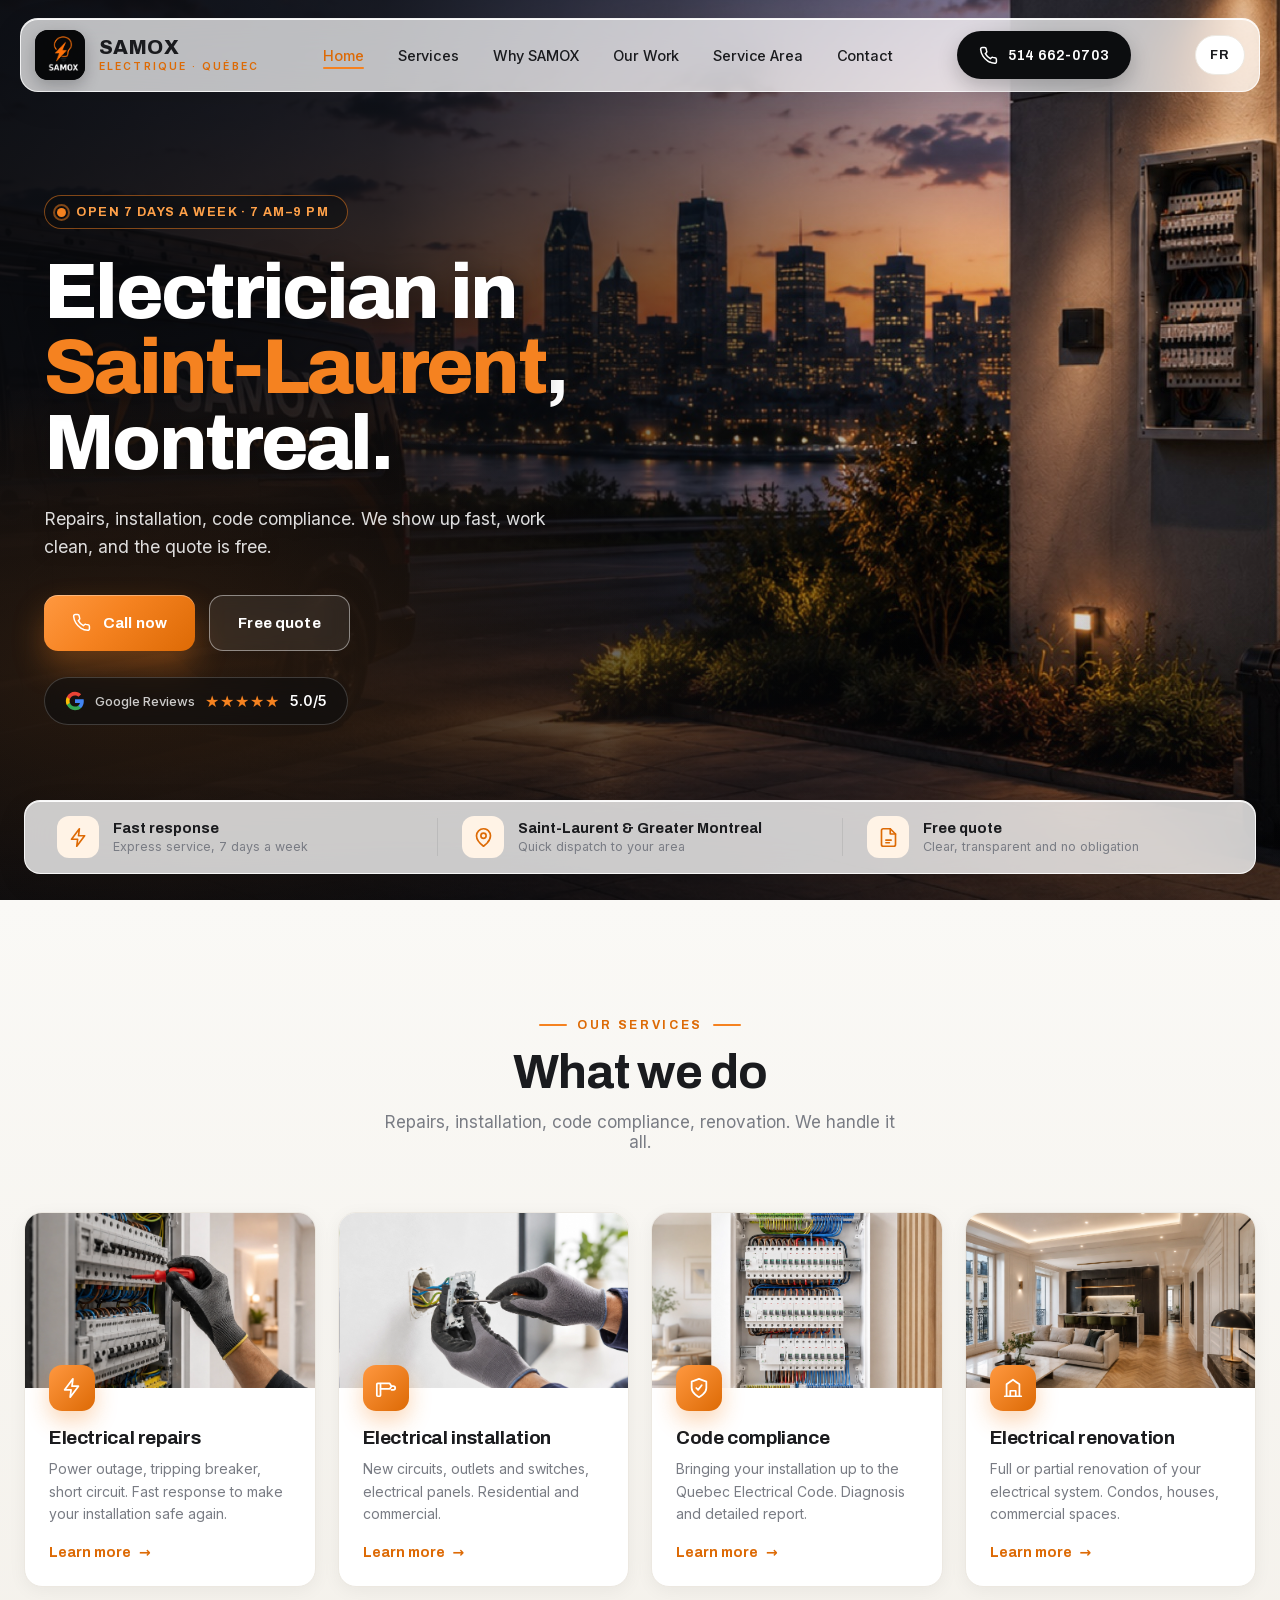
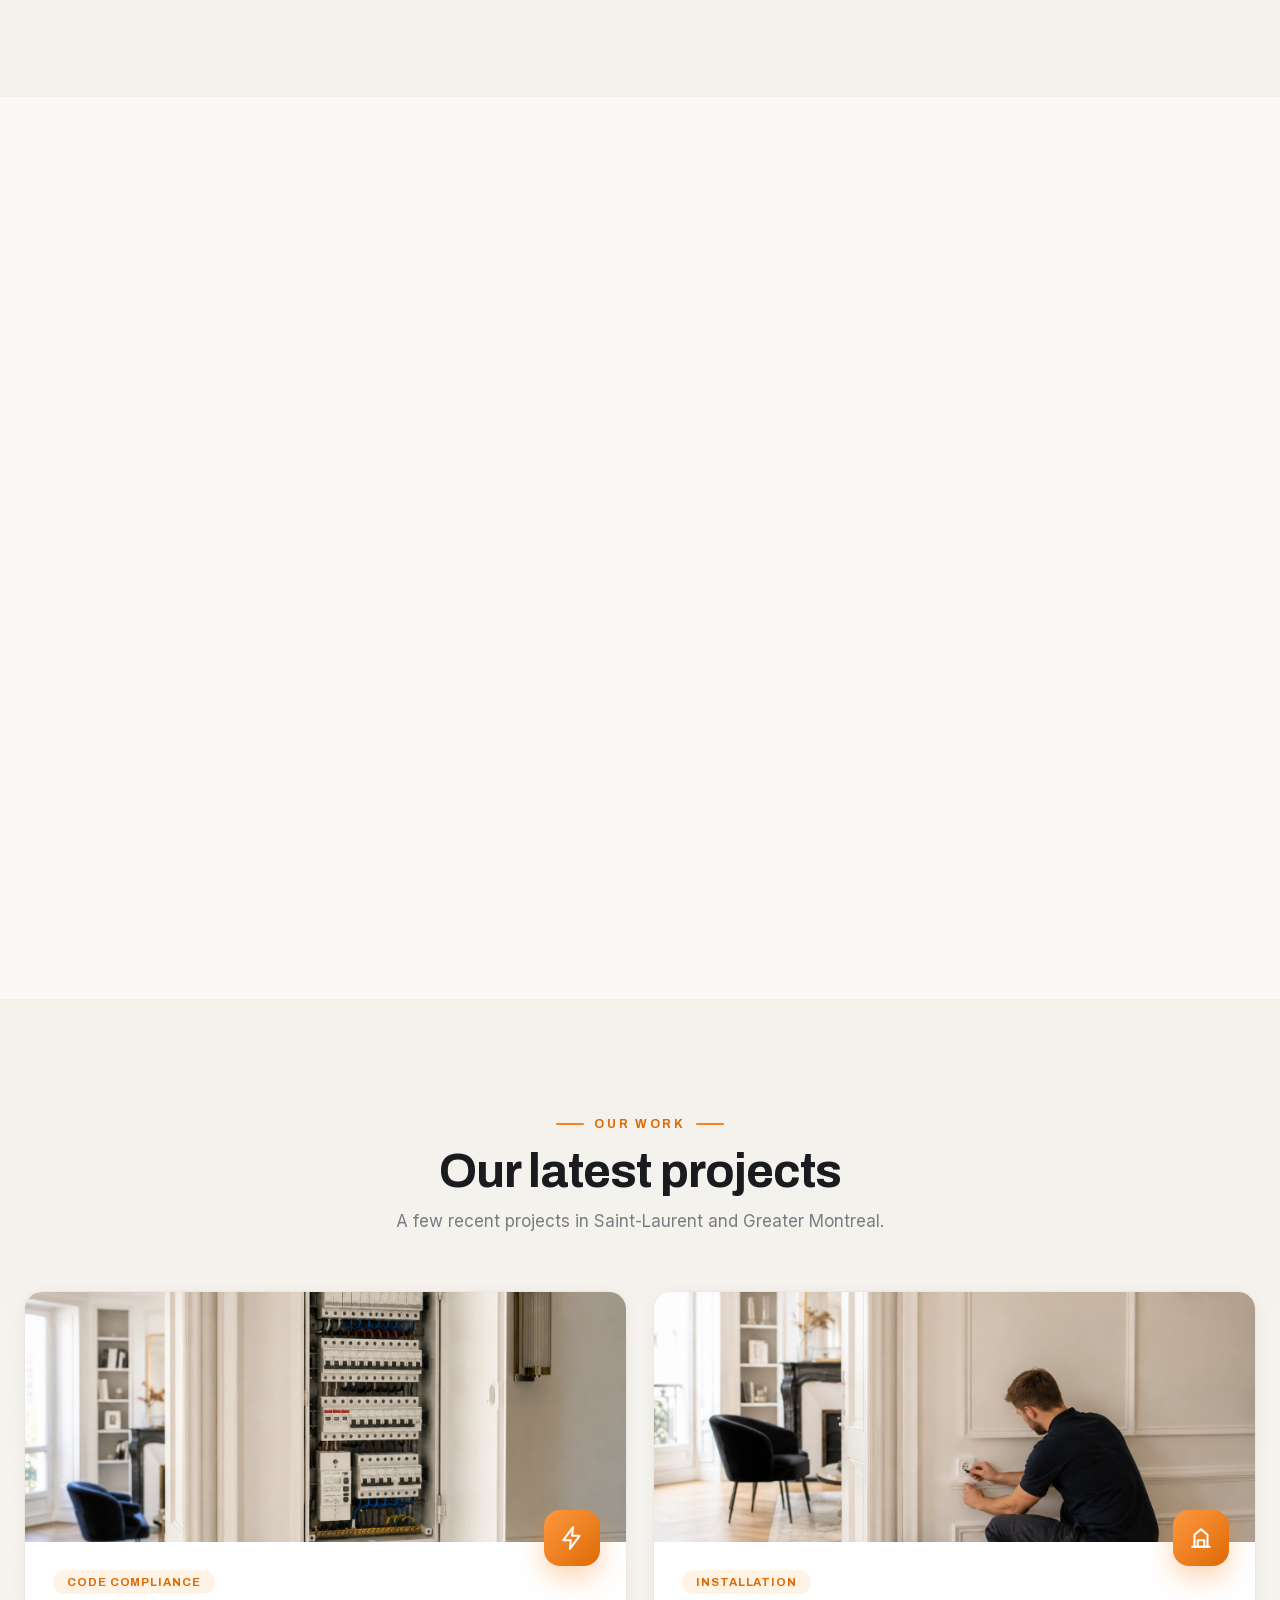
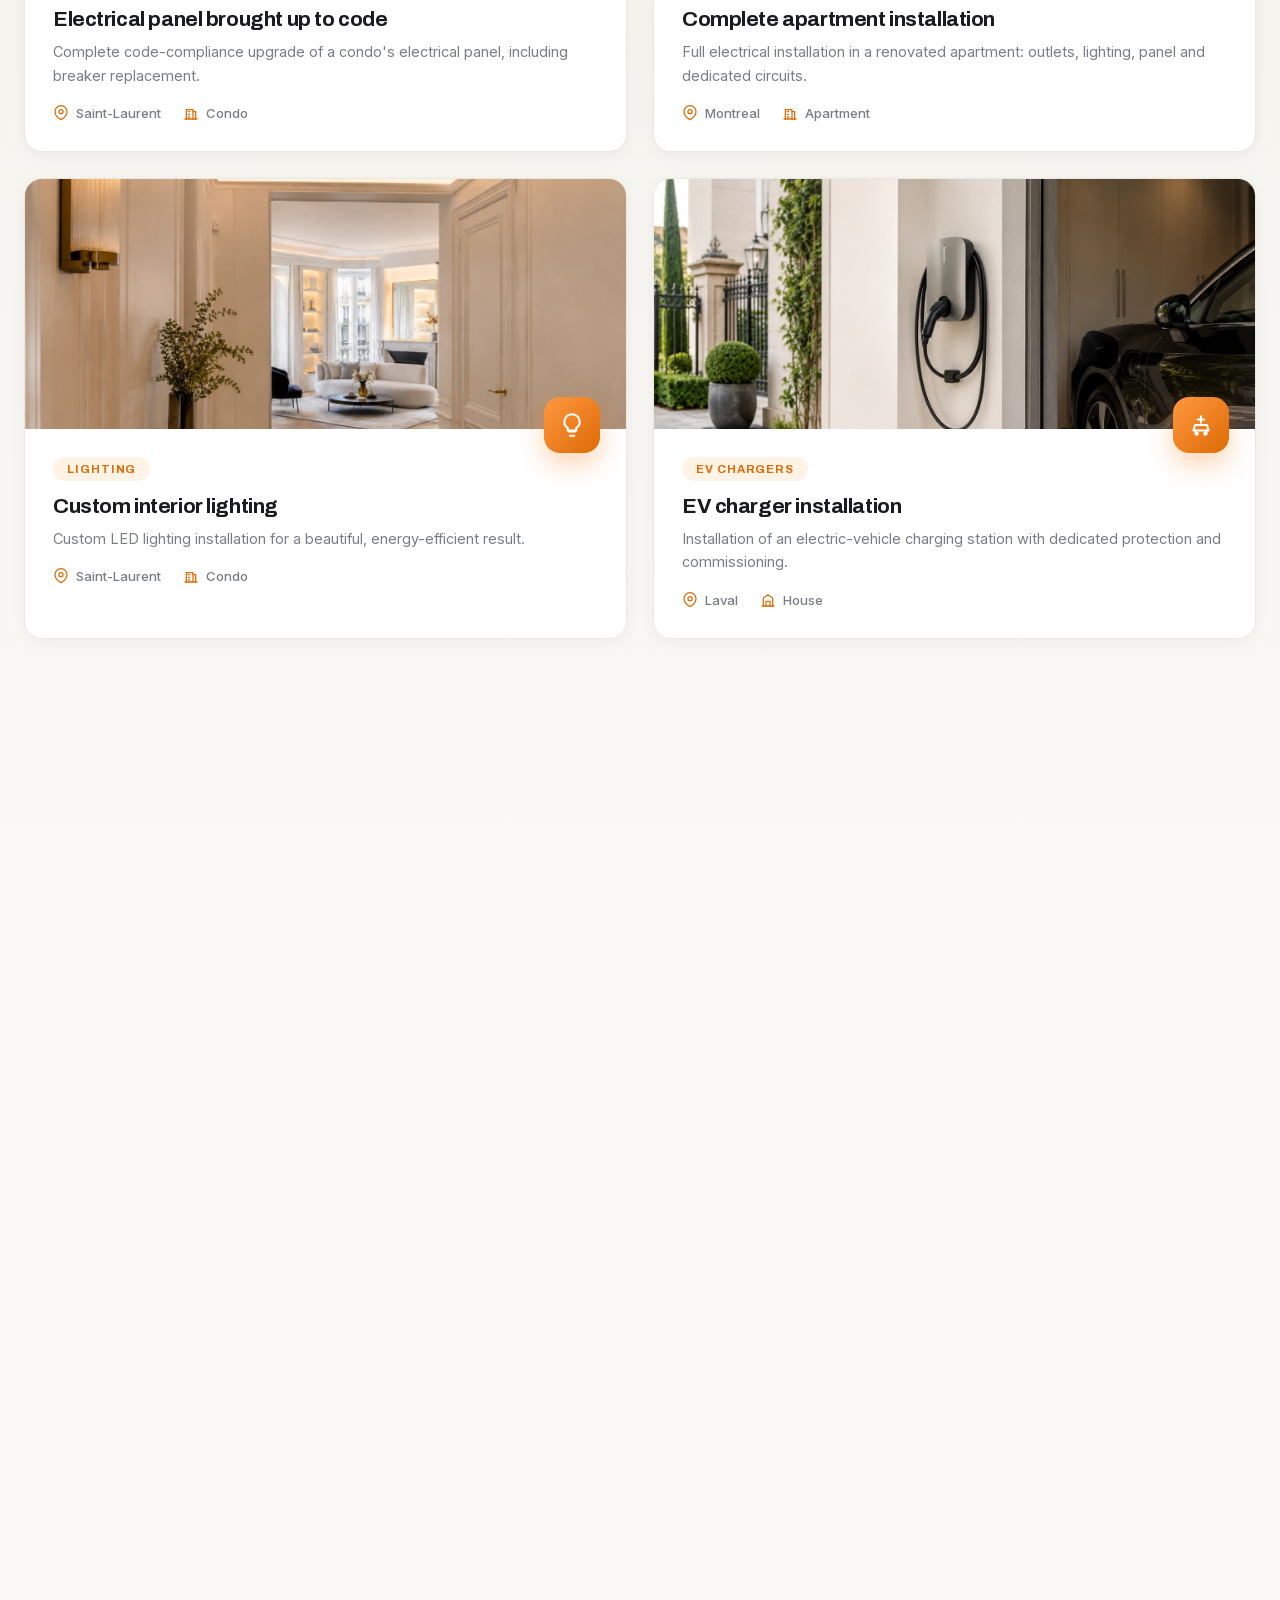
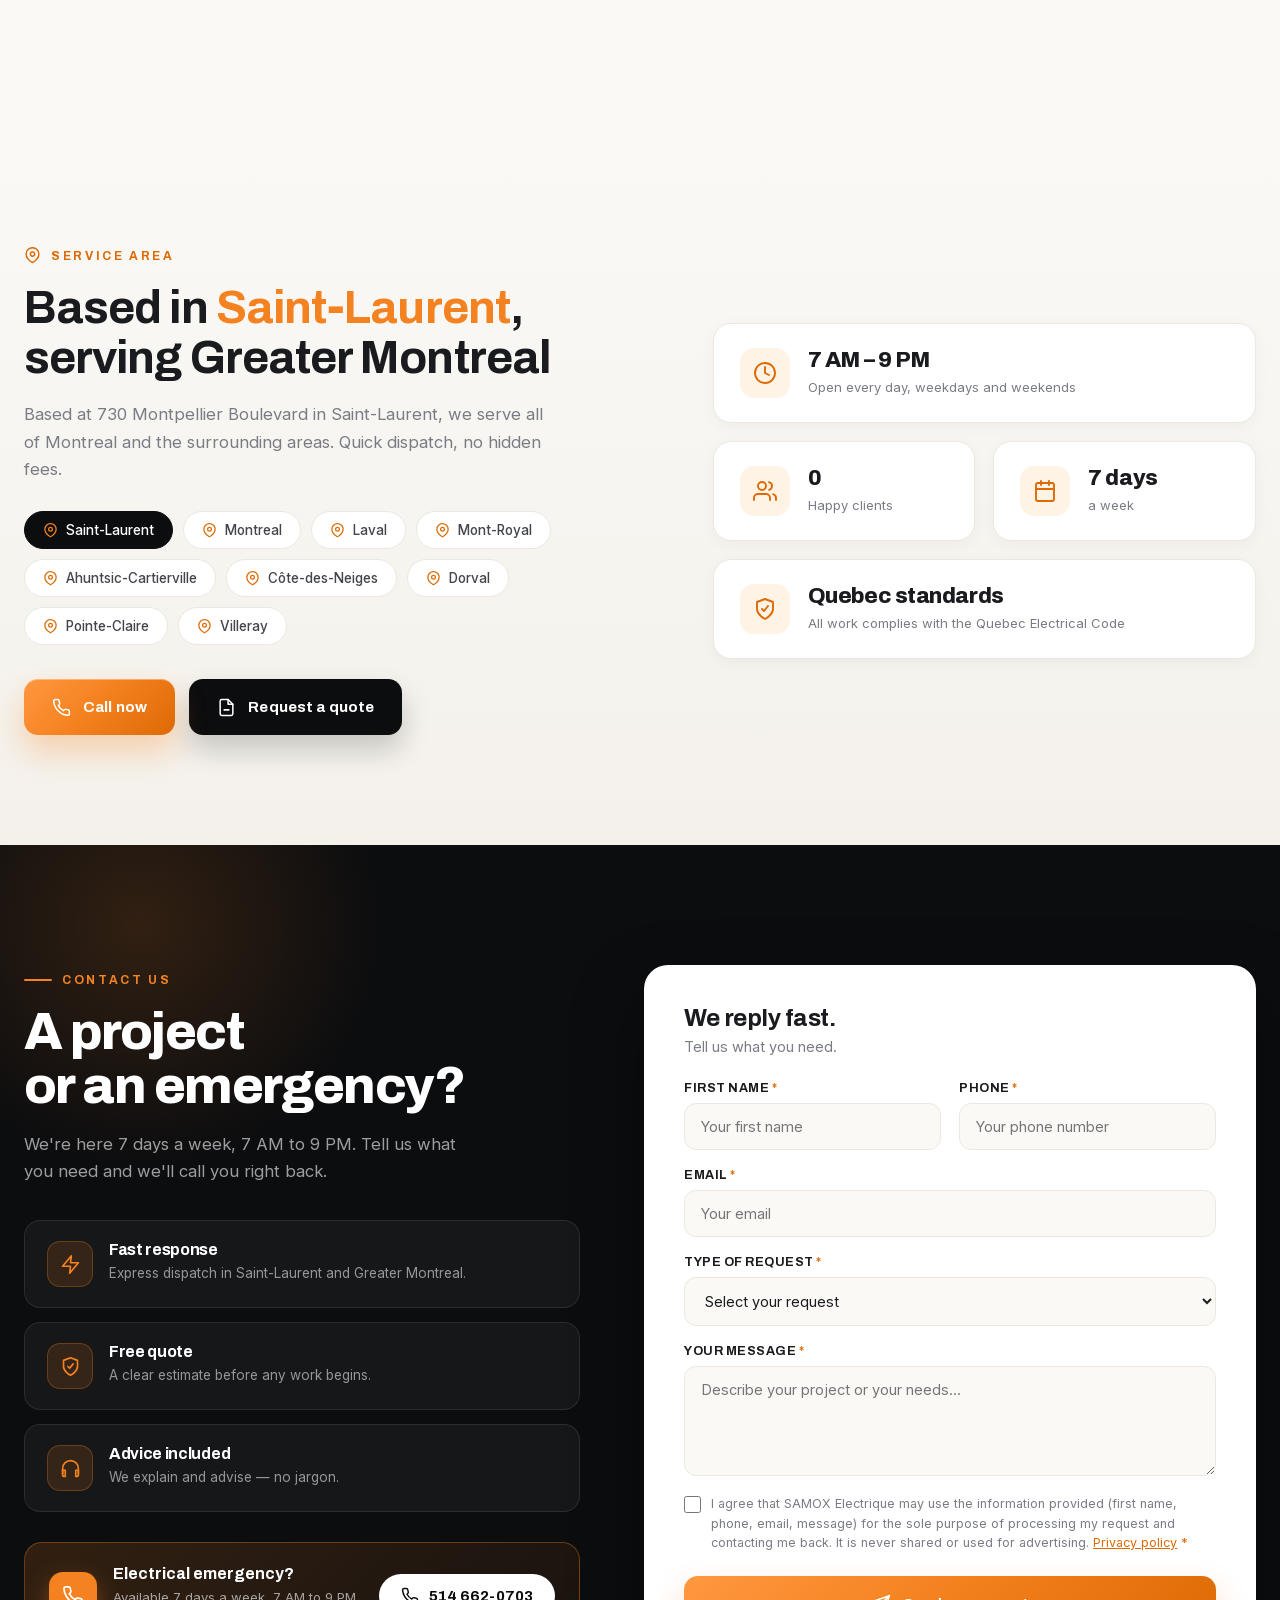
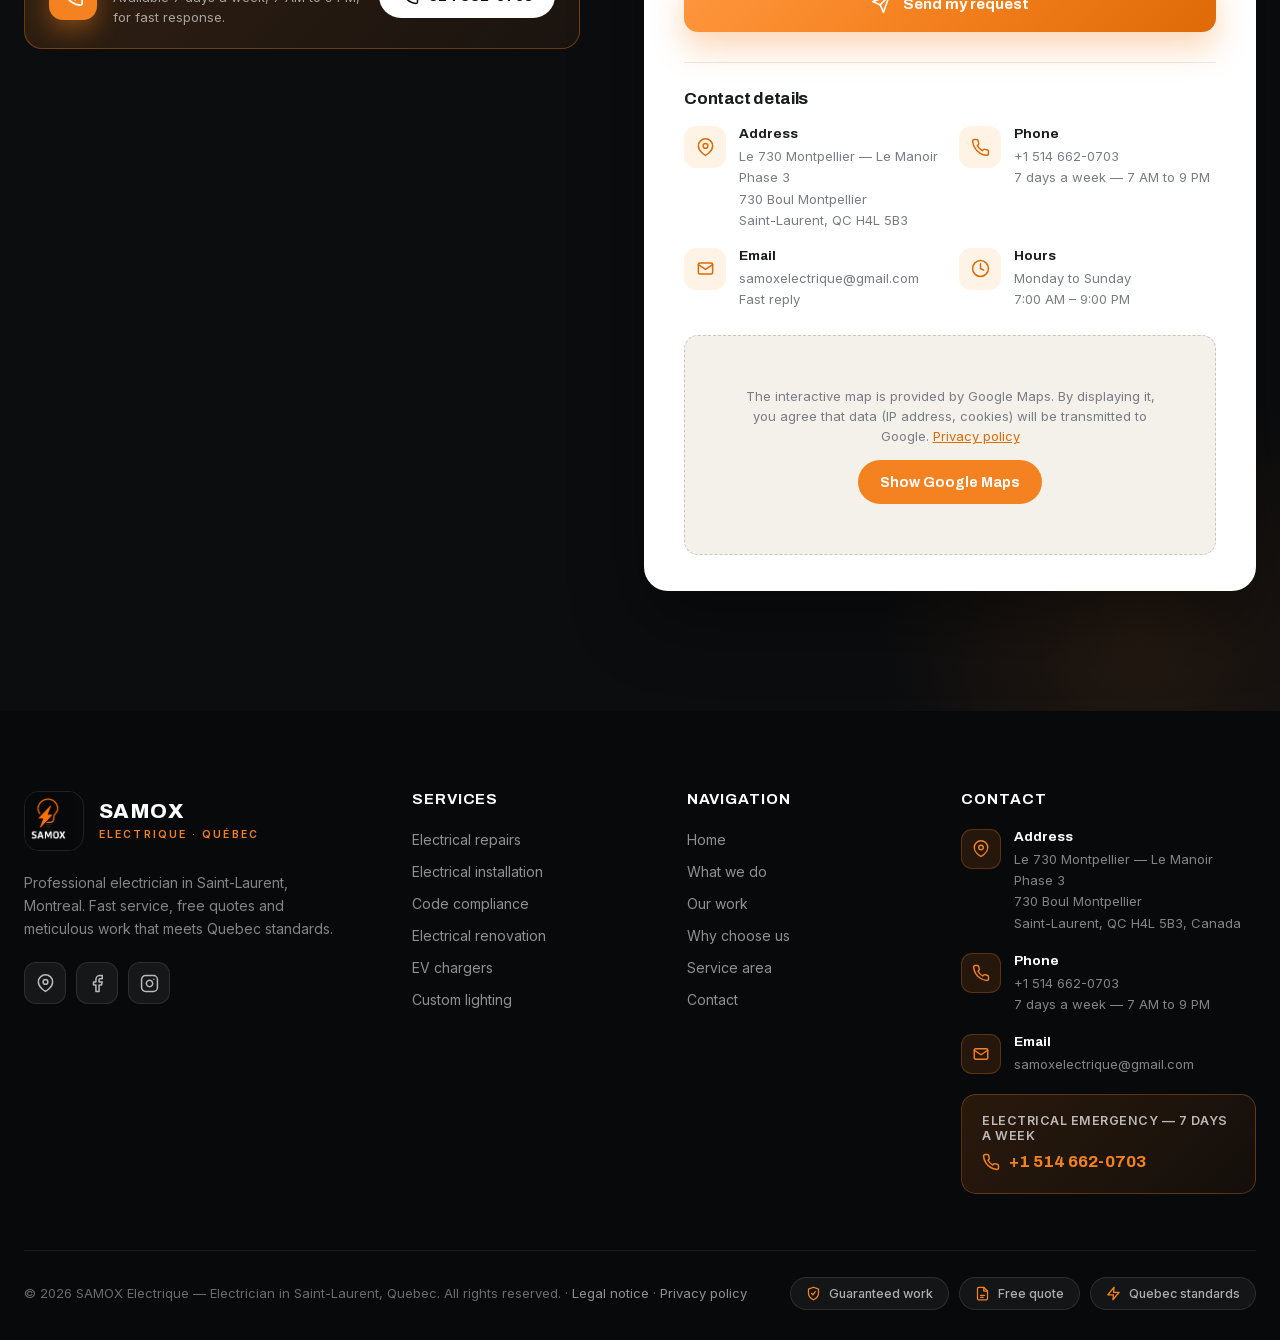
==== en.html @ 0f416756 "Premier commit : site SAMOX Électrique (FR/EN) Site vitrine bilingue pour électricien avec pages FR " ====
<!DOCTYPE html>
<html lang="en">

<head>
  <meta charset="UTF-8" />
  <meta name="viewport" content="width=device-width, initial-scale=1.0" />
  <title>SAMOX Electrique — Electrician in Saint-Laurent, Montreal | Emergency Repairs &amp; Installation | Free Quote</title>
  <meta name="description"
    content="SAMOX Electrique, electrician in Saint-Laurent (Montreal, Quebec). Emergency repairs, installation, code compliance, renovation. Free quote, open 7 days a week from 7 AM to 9 PM. Call +1 514-662-0703." />
  <meta property="og:title" content="SAMOX Electrique — Electrician in Saint-Laurent, Montreal" />
  <meta property="og:description"
    content="Electrical repairs, installation, code compliance and renovation. Free quote, 7 days a week from 7 AM to 9 PM in Saint-Laurent and Greater Montreal." />
  <meta property="og:type" content="website" />
  <meta property="og:image" content="Logo.PNG" />
  <meta property="og:locale" content="en_CA" />
  <link rel="icon" type="image/png" href="logo-samox-320.png" />
  <!-- hreflang: replace with absolute domain URLs at deployment -->
  <link rel="alternate" hreflang="fr-CA" href="index.html" />
  <link rel="alternate" hreflang="en-CA" href="en.html" />

  <!-- Self-hosted fonts: no request sent to Google (GDPR art. 6 / Quebec Law 25 compliance) -->
  <link href="fonts/fonts.css" rel="stylesheet" />

  <script>document.documentElement.classList.add('js');</script>

  <script type="application/ld+json">
  {
    "@context": "https://schema.org",
    "@type": "Electrician",
    "name": "SAMOX Electrique",
    "image": "Logo.PNG",
    "telephone": "+1-514-662-0703",
    "email": "samoxelectrique@gmail.com",
    "priceRange": "$$",
    "address": {
      "@type": "PostalAddress",
      "streetAddress": "730 Boul Montpellier",
      "addressLocality": "Saint-Laurent",
      "addressRegion": "QC",
      "postalCode": "H4L 5B3",
      "addressCountry": "CA"
    },
    "areaServed": ["Saint-Laurent", "Montréal", "Laval", "Mont-Royal", "Ahuntsic-Cartierville", "Dorval"],
    "openingHoursSpecification": [{
      "@type": "OpeningHoursSpecification",
      "dayOfWeek": ["Monday", "Tuesday", "Wednesday", "Thursday", "Friday", "Saturday", "Sunday"],
      "opens": "07:00",
      "closes": "21:00"
    }]
  }
  </script>

  <style>
    /* ═══════════════════════════════════════════════════
       SAMOX ELECTRIQUE — Design System
       Orange signature + noir profond, fond clair premium
    ═══════════════════════════════════════════════════ */
    :root {
      --sx-orange: #F58220;
      --sx-orange-deep: #DD6A05;
      --sx-orange-glow: rgba(245, 130, 32, 0.32);
      --sx-orange-soft: #FFF3E6;
      --sx-black: #0C0D0F;
      --sx-anthracite: #17181C;
      --sx-ink: #1A1B1E;
      --sx-text: #43454C;
      --sx-muted: #797C84;
      --sx-bg: #FAF9F6;
      --sx-card: #FFFFFF;
      --sx-border: #ECE8E1;
      --sx-radius: 18px;
      --font-display: 'Archivo', 'Inter', system-ui, sans-serif;
      --font-body: 'Inter', system-ui, -apple-system, sans-serif;
    }

    * { box-sizing: border-box; margin: 0; padding: 0; }

    html { scroll-behavior: smooth; }

    body {
      font-family: var(--font-body);
      font-weight: 400;
      background: var(--sx-bg);
      color: var(--sx-text);
      -webkit-font-smoothing: antialiased;
      overflow-x: hidden;
    }

    img { max-width: 100%; display: block; }

    ::selection { background: var(--sx-orange); color: #fff; }

    /* ── Utilitaires typographiques ── */
    h1, h2, h3, h4 {
      font-family: var(--font-display);
      color: var(--sx-ink);
      letter-spacing: -0.02em;
    }

    .section-kicker {
      display: inline-flex;
      align-items: center;
      gap: 10px;
      font-family: var(--font-display);
      font-size: 12px;
      font-weight: 700;
      letter-spacing: 0.22em;
      text-transform: uppercase;
      color: var(--sx-orange-deep);
    }

    .section-kicker::before,
    .section-kicker.kicker-center::after {
      content: "";
      width: 28px;
      height: 2px;
      border-radius: 2px;
      background: var(--sx-orange);
    }

    .section-heading h2 {
      font-size: clamp(32px, 4vw, 48px);
      font-weight: 700;
      line-height: 1.06;
      margin: 14px 0 14px;
    }

    .section-heading p {
      font-size: 17px;
      line-height: 1.6;
      color: var(--sx-muted);
      max-width: 560px;
    }

    .section-heading.centered { text-align: center; }
    .section-heading.centered p { margin: 0 auto; }

    /* ── Reveal animations (activées seulement si JS présent) ── */
    html.js .reveal {
      opacity: 0;
      transform: translateY(28px);
      transition: opacity 0.7s cubic-bezier(0.22, 1, 0.36, 1), transform 0.7s cubic-bezier(0.22, 1, 0.36, 1);
    }

    html.js .reveal.visible { opacity: 1; transform: translateY(0); }

    .reveal-delay-1 { transition-delay: 0.08s; }
    .reveal-delay-2 { transition-delay: 0.16s; }
    .reveal-delay-3 { transition-delay: 0.24s; }
    .reveal-delay-4 { transition-delay: 0.32s; }

    @media (prefers-reduced-motion: reduce) {
      html { scroll-behavior: auto; }
      html.js .reveal { opacity: 1; transform: none; transition: none; }
      * { animation: none !important; }
    }

    /* ═══════════════════════════════════════════════════
       HEADER
    ═══════════════════════════════════════════════════ */
    .site-header {
      position: fixed;
      top: 18px;
      left: 50%;
      transform: translateX(-50%);
      width: min(1240px, calc(100% - 40px));
      z-index: 60;
      height: 74px;
      padding: 0 14px 0 14px;
      display: flex;
      align-items: center;
      justify-content: space-between;
      gap: 20px;
      border-radius: 18px;
      border: 1px solid rgba(255, 255, 255, 0.8);
      background: rgba(255, 255, 255, 0.72);
      box-shadow: 0 10px 34px rgba(12, 13, 15, 0.08), inset 0 1px 0 rgba(255, 255, 255, 0.95);
      backdrop-filter: blur(22px) saturate(1.4);
      -webkit-backdrop-filter: blur(22px) saturate(1.4);
      transition: box-shadow 0.3s, background 0.3s;
    }

    .site-header.scrolled {
      background: rgba(255, 255, 255, 0.92);
      box-shadow: 0 14px 40px rgba(12, 13, 15, 0.12);
    }

    .brand {
      display: flex;
      align-items: center;
      gap: 14px;
      text-decoration: none;
      flex-shrink: 0;
    }

    .brand-logo {
      width: 50px;
      height: 50px;
      border-radius: 13px;
      background: var(--sx-black);
      overflow: hidden;
      display: flex;
      align-items: center;
      justify-content: center;
      box-shadow: 0 6px 16px rgba(12, 13, 15, 0.24);
    }

    .brand-logo img {
      width: 130%;
      height: 130%;
      object-fit: cover;
      object-position: center 38%;
    }

    .brand-copy { display: flex; flex-direction: column; gap: 5px; }

    .brand-copy strong {
      font-family: var(--font-display);
      color: var(--sx-ink);
      font-size: 20px;
      line-height: 1;
      font-weight: 800;
      letter-spacing: 0.02em;
    }

    .brand-copy small {
      color: var(--sx-orange-deep);
      font-size: 10.5px;
      line-height: 1;
      font-weight: 600;
      letter-spacing: 0.2em;
      text-transform: uppercase;
    }

    .main-nav {
      display: flex;
      align-items: center;
      gap: 34px;
    }

    .main-nav a {
      position: relative;
      color: var(--sx-ink);
      text-decoration: none;
      font-size: 14.5px;
      font-weight: 500;
      letter-spacing: -0.01em;
      transition: color 0.22s;
    }

    .main-nav a::after {
      content: "";
      position: absolute;
      left: 0;
      bottom: -5px;
      width: 0;
      height: 2px;
      border-radius: 2px;
      background: var(--sx-orange);
      transition: width 0.28s ease;
    }

    .main-nav a:hover,
    .main-nav a.active { color: var(--sx-orange-deep); }

    .main-nav a:hover::after,
    .main-nav a.active::after { width: 100%; }

    .header-phone-btn {
      height: 48px;
      padding: 0 22px;
      display: inline-flex;
      align-items: center;
      gap: 10px;
      border-radius: 999px;
      background: var(--sx-black);
      color: #fff;
      text-decoration: none;
      font-family: var(--font-display);
      font-size: 14.5px;
      font-weight: 600;
      letter-spacing: 0.01em;
      box-shadow: 0 8px 20px rgba(12, 13, 15, 0.22);
      transition: background 0.25s, transform 0.25s, box-shadow 0.25s;
      flex-shrink: 0;
    }

    .header-phone-btn:hover {
      background: var(--sx-orange);
      transform: translateY(-1px);
      box-shadow: 0 12px 26px var(--sx-orange-glow);
    }

    .lang-switch {
      display: inline-flex;
      align-items: center;
      justify-content: center;
      height: 40px;
      padding: 0 14px;
      border-radius: 999px;
      border: 1.5px solid var(--sx-border);
      background: #fff;
      color: var(--sx-ink);
      text-decoration: none;
      font-family: var(--font-display);
      font-size: 13px;
      font-weight: 700;
      letter-spacing: 0.06em;
      flex-shrink: 0;
      transition: border-color 0.25s, color 0.25s, transform 0.25s;
    }

    .lang-switch:hover {
      border-color: var(--sx-orange);
      color: var(--sx-orange-deep);
      transform: translateY(-1px);
    }

    .mobile-menu .mobile-menu-lang {
      font-size: 16px;
      color: var(--sx-muted);
      letter-spacing: 0.08em;
    }

    .header-phone-btn svg,
    .btn svg {
      width: 19px;
      height: 19px;
      fill: none;
      stroke: currentColor;
      stroke-width: 1.9;
      stroke-linecap: round;
      stroke-linejoin: round;
      flex-shrink: 0;
    }

    /* ── Burger mobile ── */
    .burger {
      display: none;
      width: 46px;
      height: 46px;
      border: 1px solid var(--sx-border);
      border-radius: 12px;
      background: #fff;
      cursor: pointer;
      align-items: center;
      justify-content: center;
      flex-direction: column;
      gap: 5px;
    }

    .burger span {
      display: block;
      width: 20px;
      height: 2px;
      border-radius: 2px;
      background: var(--sx-ink);
      transition: transform 0.3s, opacity 0.3s;
    }

    .burger.open span:nth-child(1) { transform: translateY(7px) rotate(45deg); }
    .burger.open span:nth-child(2) { opacity: 0; }
    .burger.open span:nth-child(3) { transform: translateY(-7px) rotate(-45deg); }

    .mobile-menu {
      position: fixed;
      inset: 0;
      z-index: 55;
      background: rgba(250, 249, 246, 0.98);
      backdrop-filter: blur(18px);
      -webkit-backdrop-filter: blur(18px);
      display: flex;
      flex-direction: column;
      align-items: center;
      justify-content: center;
      gap: 8px;
      opacity: 0;
      pointer-events: none;
      transition: opacity 0.3s;
    }

    .mobile-menu.open { opacity: 1; pointer-events: auto; }

    .mobile-menu a {
      font-family: var(--font-display);
      font-size: 26px;
      font-weight: 700;
      color: var(--sx-ink);
      text-decoration: none;
      padding: 10px 18px;
      transition: color 0.2s;
    }

    .mobile-menu a:hover { color: var(--sx-orange-deep); }

    .mobile-menu .mobile-menu-phone {
      margin-top: 18px;
      font-size: 19px;
      display: inline-flex;
      align-items: center;
      gap: 10px;
      color: #fff;
      background: var(--sx-orange);
      border-radius: 999px;
      padding: 15px 30px;
      box-shadow: 0 14px 30px var(--sx-orange-glow);
    }

    .mobile-menu .mobile-menu-phone svg {
      width: 20px; height: 20px;
      fill: none; stroke: currentColor; stroke-width: 2;
      stroke-linecap: round; stroke-linejoin: round;
    }

    /* ═══════════════════════════════════════════════════
       HERO
    ═══════════════════════════════════════════════════ */
    .hero {
      position: relative;
      width: 100%;
      min-height: 100dvh;
      overflow: hidden;
      background: var(--sx-bg);
      display: flex;
      flex-direction: column;
      justify-content: center;
      padding-top: 130px;
      padding-bottom: 110px;
    }

    .hero-bg {
      position: absolute;
      inset: -240px 0 0;
      z-index: 0;
      background-image:
        linear-gradient(90deg,
          rgba(9, 10, 13, 0.92) 0%,
          rgba(9, 10, 13, 0.82) 30%,
          rgba(9, 10, 13, 0.52) 52%,
          rgba(9, 10, 13, 0.14) 74%,
          rgba(9, 10, 13, 0.06) 100%),
        linear-gradient(0deg, rgba(9, 10, 13, 0.55) 0%, rgba(9, 10, 13, 0) 28%),
        url("hero-samox.jpg");
      background-size: cover;
      background-position: center;
      background-repeat: no-repeat;
      will-change: transform;
    }

    .hero-bg::after {
      content: "";
      position: absolute;
      inset: 0;
      background: radial-gradient(820px 420px at 12% 80%, rgba(245, 130, 32, 0.14), transparent 70%);
    }

    .hero-content {
      position: relative;
      z-index: 3;
      width: min(1240px, 100%);
      margin: 0 auto;
      padding: 0 24px;
    }

    .hero-eyebrow {
      display: inline-flex;
      align-items: center;
      gap: 10px;
      padding: 9px 18px 9px 12px;
      border-radius: 999px;
      border: 1px solid rgba(245, 130, 32, 0.5);
      background: rgba(12, 13, 15, 0.55);
      backdrop-filter: blur(8px);
      -webkit-backdrop-filter: blur(8px);
      color: #FFA149;
      font-family: var(--font-display);
      font-size: 12.5px;
      font-weight: 700;
      letter-spacing: 0.12em;
      text-transform: uppercase;
      margin-bottom: 26px;
    }

    .hero-eyebrow .pulse-dot {
      position: relative;
      width: 9px;
      height: 9px;
      border-radius: 50%;
      background: var(--sx-orange);
    }

    .hero-eyebrow .pulse-dot::after {
      content: "";
      position: absolute;
      inset: -4px;
      border-radius: 50%;
      border: 2px solid var(--sx-orange);
      opacity: 0.5;
      animation: pulse-ring 2s ease-out infinite;
    }

    @keyframes pulse-ring {
      0% { transform: scale(0.6); opacity: 0.6; }
      80%, 100% { transform: scale(1.4); opacity: 0; }
    }

    .hero h1 {
      max-width: 700px;
      font-size: clamp(46px, 6vw, 84px);
      line-height: 0.98;
      font-weight: 800;
      letter-spacing: -0.035em;
      color: #fff;
      text-shadow: 0 2px 24px rgba(9, 10, 13, 0.45);
    }

    .hero h1 em {
      font-style: normal;
      color: var(--sx-orange);
      position: relative;
      white-space: nowrap;
    }

    .hero-sub {
      margin-top: 24px;
      max-width: 520px;
      color: rgba(255, 255, 255, 0.86);
      font-size: 17.5px;
      line-height: 1.6;
      text-shadow: 0 1px 14px rgba(9, 10, 13, 0.4);
    }

    .hero-actions {
      display: flex;
      flex-wrap: wrap;
      align-items: center;
      gap: 14px;
      margin-top: 34px;
    }

    .btn {
      height: 56px;
      padding: 0 28px;
      border-radius: 14px;
      display: inline-flex;
      align-items: center;
      justify-content: center;
      gap: 12px;
      text-decoration: none;
      font-family: var(--font-display);
      font-size: 15px;
      font-weight: 700;
      letter-spacing: 0.01em;
      transition: transform 0.24s, box-shadow 0.24s, background 0.24s, color 0.24s;
    }

    .btn-primary {
      position: relative;
      overflow: hidden;
      color: #fff;
      background: linear-gradient(135deg, #FF9840 0%, var(--sx-orange) 45%, var(--sx-orange-deep) 100%);
      box-shadow: 0 16px 32px var(--sx-orange-glow), inset 0 1px 0 rgba(255, 255, 255, 0.35);
    }

    .btn-primary::after {
      content: "";
      position: absolute;
      top: -50%;
      left: -60%;
      width: 30%;
      height: 200%;
      background: rgba(255, 255, 255, 0.28);
      transform: skewX(-20deg);
      transition: left 0.5s ease;
    }

    .btn-primary:hover { transform: translateY(-2px); box-shadow: 0 20px 40px var(--sx-orange-glow); }
    .btn-primary:hover::after { left: 135%; }

    .btn-dark {
      color: #fff;
      background: var(--sx-black);
      box-shadow: 0 14px 28px rgba(12, 13, 15, 0.2);
    }

    .btn-dark:hover { transform: translateY(-2px); background: var(--sx-anthracite); }

    .btn-outline {
      color: #fff;
      border: 1.5px solid rgba(255, 255, 255, 0.45);
      background: rgba(255, 255, 255, 0.08);
      backdrop-filter: blur(8px);
      -webkit-backdrop-filter: blur(8px);
    }

    .btn-outline:hover {
      transform: translateY(-2px);
      border-color: var(--sx-orange);
      color: #FFA149;
    }

    /* ── Badge Google ── */
    .google-badge {
      margin-top: 26px;
      width: fit-content;
      height: 48px;
      padding: 0 20px;
      display: inline-flex;
      align-items: center;
      gap: 10px;
      border-radius: 999px;
      border: 1px solid rgba(255, 255, 255, 0.18);
      background: rgba(12, 13, 15, 0.55);
      backdrop-filter: blur(10px);
      -webkit-backdrop-filter: blur(10px);
    }

    .google-badge .google-icon { width: 20px; height: 20px; flex: 0 0 auto; }
    .google-badge-label { color: rgba(255, 255, 255, 0.78); font-size: 13px; font-weight: 500; }
    .google-stars { color: var(--sx-orange); font-size: 16px; letter-spacing: 0.04em; }
    .google-score { color: #fff; font-size: 14px; font-weight: 600; }

    /* ── Barre de confiance ── */
    .hero-trust-bar {
      position: absolute;
      left: 50%;
      transform: translateX(-50%);
      bottom: 26px;
      z-index: 4;
      width: min(1240px, calc(100% - 48px));
      min-height: 74px;
      padding: 12px 32px;
      display: grid;
      grid-template-columns: 1fr 1px 1fr 1px 1fr;
      align-items: center;
      gap: 24px;
      border-radius: 16px;
      border: 1px solid rgba(255, 255, 255, 0.85);
      background: rgba(255, 255, 255, 0.78);
      box-shadow: 0 10px 32px rgba(12, 13, 15, 0.08), inset 0 1px 0 rgba(255, 255, 255, 0.95);
      backdrop-filter: blur(18px);
      -webkit-backdrop-filter: blur(18px);
    }

    .trust-bar-item { display: flex; align-items: center; gap: 14px; }

    .trust-bar-icon {
      width: 42px;
      height: 42px;
      border-radius: 12px;
      flex-shrink: 0;
      display: flex;
      align-items: center;
      justify-content: center;
      background: var(--sx-orange-soft);
      color: var(--sx-orange-deep);
    }

    .trust-bar-icon svg {
      width: 21px; height: 21px;
      fill: none; stroke: currentColor; stroke-width: 1.9;
      stroke-linecap: round; stroke-linejoin: round;
    }

    .trust-bar-text { display: flex; flex-direction: column; gap: 3px; }
    .trust-bar-text strong { color: var(--sx-ink); font-family: var(--font-display); font-size: 14.5px; font-weight: 700; }
    .trust-bar-text span { color: var(--sx-muted); font-size: 12.5px; }
    .trust-bar-sep { width: 1px; height: 38px; background: rgba(12, 13, 15, 0.08); }

    /* ═══════════════════════════════════════════════════
       SERVICES
    ═══════════════════════════════════════════════════ */
    .services-section {
      background: linear-gradient(180deg, var(--sx-bg) 0%, #F4F1EB 100%);
      padding: 110px 24px;
    }

    .services-container { width: min(1240px, 100%); margin: 0 auto; }

    .services-heading { text-align: center; margin-bottom: 60px; }
    .services-heading h2 { font-size: clamp(32px, 4vw, 48px); font-weight: 700; margin: 14px 0; }
    .services-heading p { font-size: 17px; color: var(--sx-muted); max-width: 520px; margin: 0 auto; }

    .services-grid {
      display: grid;
      grid-template-columns: repeat(4, 1fr);
      gap: 22px;
    }

    .service-card {
      display: flex;
      flex-direction: column;
      background: var(--sx-card);
      border: 1px solid var(--sx-border);
      border-radius: var(--sx-radius);
      overflow: hidden;
      box-shadow: 0 4px 18px rgba(12, 13, 15, 0.05);
      transition: transform 0.32s cubic-bezier(0.22, 1, 0.36, 1), box-shadow 0.32s;
    }

    .service-card:hover {
      transform: translateY(-6px);
      box-shadow: 0 22px 44px rgba(12, 13, 15, 0.12);
    }

    .service-image {
      height: 175px;
      background-size: cover;
      background-position: center;
      transition: transform 0.5s ease;
      position: relative;
    }

    .service-card .service-image-wrap { overflow: hidden; height: 175px; flex-shrink: 0; }
    .service-card:hover .service-image { transform: scale(1.06); }

    .service-image.depannage { background-image: url("Dépanage électrique.webp"); }
    .service-image.installation { background-image: url("Instalation électrique.webp"); }
    .service-image.normes { background-image: url("Mise au norme.webp"); }
    .service-image.renovation { background-image: url("Rénovation électrique.webp"); }

    .service-content {
      display: flex;
      flex-direction: column;
      flex: 1;
      padding: 24px 24px 26px;
    }

    .service-icon-inline {
      width: 46px;
      height: 46px;
      margin-top: -47px;
      margin-bottom: 16px;
      border-radius: 13px;
      display: flex;
      align-items: center;
      justify-content: center;
      background: linear-gradient(135deg, #FF9840, var(--sx-orange-deep));
      color: #fff;
      box-shadow: 0 10px 22px var(--sx-orange-glow);
      position: relative;
      z-index: 2;
    }

    .service-icon-inline svg {
      width: 22px; height: 22px;
      fill: none; stroke: currentColor; stroke-width: 1.9;
      stroke-linecap: round; stroke-linejoin: round;
    }

    .service-content h3 { font-size: 19px; font-weight: 700; margin-bottom: 10px; }
    .service-content p { font-size: 14px; line-height: 1.62; color: var(--sx-muted); flex: 1; }

    .service-cta {
      margin-top: 18px;
      display: inline-flex;
      align-items: center;
      gap: 8px;
      color: var(--sx-orange-deep);
      font-family: var(--font-display);
      font-size: 14px;
      font-weight: 700;
      text-decoration: none;
    }

    .service-cta-arrow { transition: transform 0.25s; }
    .service-cta:hover .service-cta-arrow { transform: translateX(5px); }

    /* ═══════════════════════════════════════════════════
       POURQUOI SAMOX
    ═══════════════════════════════════════════════════ */
    .why-section {
      background: var(--sx-bg);
      padding: 110px 24px;
    }

    .why-container { width: min(1240px, 100%); margin: 0 auto; }

    .why-header { text-align: center; margin-bottom: 60px; }
    .why-header h2 { font-size: clamp(32px, 4vw, 48px); font-weight: 700; margin: 14px 0; }
    .why-header > p { font-size: 17px; color: var(--sx-muted); max-width: 560px; margin: 0 auto; }

    .why-grid {
      display: grid;
      grid-template-columns: 1fr 1.1fr;
      gap: 54px;
      align-items: center;
    }

    .why-cards { display: flex; flex-direction: column; gap: 18px; }

    .why-card {
      display: flex;
      gap: 18px;
      padding: 24px 26px;
      background: var(--sx-card);
      border: 1px solid var(--sx-border);
      border-radius: var(--sx-radius);
      box-shadow: 0 4px 16px rgba(12, 13, 15, 0.04);
      transition: transform 0.3s, box-shadow 0.3s, border-color 0.3s;
    }

    .why-card:hover {
      transform: translateX(6px);
      border-color: rgba(245, 130, 32, 0.4);
      box-shadow: 0 14px 30px rgba(12, 13, 15, 0.09);
    }

    .why-icon {
      width: 52px;
      height: 52px;
      border-radius: 14px;
      flex-shrink: 0;
      display: flex;
      align-items: center;
      justify-content: center;
      background: var(--sx-orange-soft);
      color: var(--sx-orange-deep);
    }

    .why-icon svg { width: 24px; height: 24px; }

    .why-card h3 { font-size: 18px; font-weight: 700; margin-bottom: 7px; }
    .why-card p { font-size: 14.5px; line-height: 1.6; color: var(--sx-muted); }

    .why-visual { position: relative; }

    /* Cadre orange décalé derrière la photo */
    .why-visual::before {
      content: "";
      position: absolute;
      top: -18px;
      right: -18px;
      width: 58%;
      height: 55%;
      border: 2px solid rgba(245, 130, 32, 0.45);
      border-radius: 26px;
      z-index: 0;
      pointer-events: none;
    }

    /* Grille de points orange */
    .why-visual .why-dots {
      position: absolute;
      top: -44px;
      left: -34px;
      width: 130px;
      height: 110px;
      background: radial-gradient(circle at 2px 2px, rgba(245, 130, 32, 0.5) 2.2px, transparent 0);
      background-size: 17px 17px;
      z-index: 0;
      pointer-events: none;
    }

    .why-photo {
      position: relative;
      z-index: 1;
      width: 100%;
      height: 480px;
      border-radius: 22px;
      background-image: url("Dépanage électrique.webp");
      background-size: cover;
      background-position: center;
      box-shadow: 0 26px 60px rgba(12, 13, 15, 0.16);
      overflow: hidden;
    }

    .why-photo::after {
      content: "";
      position: absolute;
      inset: 0;
      border-radius: 22px;
      background:
        linear-gradient(180deg, rgba(12, 13, 15, 0) 55%, rgba(12, 13, 15, 0.38) 100%),
        linear-gradient(200deg, rgba(245, 130, 32, 0.12), transparent 45%);
      pointer-events: none;
    }

    /* Pastille flottante sur la photo */
    .photo-chip {
      position: absolute;
      top: 22px;
      right: 22px;
      z-index: 2;
      display: inline-flex;
      align-items: center;
      gap: 9px;
      padding: 11px 18px;
      border-radius: 999px;
      background: rgba(12, 13, 15, 0.62);
      border: 1px solid rgba(255, 255, 255, 0.22);
      backdrop-filter: blur(10px);
      -webkit-backdrop-filter: blur(10px);
      color: #fff;
      font-family: var(--font-display);
      font-size: 13px;
      font-weight: 700;
      letter-spacing: 0.02em;
    }

    .photo-chip svg {
      width: 16px;
      height: 16px;
      fill: none;
      stroke: var(--sx-orange);
      stroke-width: 2;
      stroke-linecap: round;
      stroke-linejoin: round;
    }

    .review-card {
      position: absolute;
      left: -34px;
      bottom: -36px;
      width: min(480px, calc(100% + 34px));
      display: grid;
      grid-template-columns: auto 1px 1fr;
      gap: 20px;
      padding: 26px 26px 24px;
      background: rgba(255, 255, 255, 0.96);
      border: 1px solid rgba(255, 255, 255, 0.9);
      border-radius: 18px;
      box-shadow: 0 30px 60px rgba(12, 13, 15, 0.18), 0 4px 14px rgba(12, 13, 15, 0.06);
      backdrop-filter: blur(16px);
      -webkit-backdrop-filter: blur(16px);
      z-index: 3;
      overflow: hidden;
    }

    .review-card::before {
      content: "";
      position: absolute;
      top: 0;
      left: 0;
      right: 0;
      height: 4px;
      background: linear-gradient(90deg, #FF9840, var(--sx-orange-deep));
    }

    .review-google { display: flex; flex-direction: column; gap: 6px; }
    .google-g-row { display: flex; align-items: center; gap: 9px; }
    .google-g-icon { width: 26px; height: 26px; }
    .google-g-text { display: flex; flex-direction: column; }
    .google-g-text strong { font-size: 13.5px; color: var(--sx-ink); }
    .google-g-text span { font-size: 10.5px; color: var(--sx-muted); }

    .review-score { font-family: var(--font-display); font-size: 34px; font-weight: 800; color: var(--sx-ink); line-height: 1; margin-top: 4px; }
    .review-score span { font-size: 16px; color: var(--sx-muted); font-weight: 600; }
    .review-stars { color: var(--sx-orange); font-size: 15px; letter-spacing: 0.06em; }
    .review-google-base { font-size: 11px; color: var(--sx-muted); }

    .review-sep { width: 1px; background: var(--sx-border); }

    .testimonial { position: relative; }

    .quote-icon {
      font-family: Georgia, serif;
      font-size: 42px;
      line-height: 0.6;
      color: var(--sx-orange);
      margin-bottom: 8px;
    }

    .testimonial-text { font-size: 13.5px; line-height: 1.6; color: var(--sx-text); }

    .testimonial-author {
      margin-top: 12px;
      display: flex;
      align-items: center;
      gap: 10px;
    }

    .testimonial-avatar {
      width: 34px;
      height: 34px;
      border-radius: 50%;
      display: flex;
      align-items: center;
      justify-content: center;
      background: var(--sx-black);
      color: var(--sx-orange);
      font-family: var(--font-display);
      font-weight: 700;
      font-size: 14px;
    }

    .testimonial-author strong { display: block; font-size: 13px; color: var(--sx-ink); }
    .testimonial-author span { font-size: 11.5px; color: var(--sx-muted); }

    /* ═══════════════════════════════════════════════════
       RÉALISATIONS
    ═══════════════════════════════════════════════════ */
    .realisations-section {
      background: linear-gradient(180deg, #F4F1EB 0%, var(--sx-bg) 100%);
      padding: 110px 24px;
    }

    .realisations-container { width: min(1240px, 100%); margin: 0 auto; }

    .realisations-heading { text-align: center; margin-bottom: 60px; }
    .realisations-heading h2 { font-size: clamp(32px, 4vw, 48px); font-weight: 700; margin: 14px 0; }
    .realisations-heading p { font-size: 17px; color: var(--sx-muted); max-width: 520px; margin: 0 auto; }

    .realisations-grid {
      display: grid;
      grid-template-columns: repeat(2, 1fr);
      gap: 26px;
    }

    .realisation-card {
      position: relative;
      background: var(--sx-card);
      border: 1px solid var(--sx-border);
      border-radius: var(--sx-radius);
      overflow: hidden;
      box-shadow: 0 4px 18px rgba(12, 13, 15, 0.05);
      transition: transform 0.32s cubic-bezier(0.22, 1, 0.36, 1), box-shadow 0.32s;
    }

    .realisation-card:hover {
      transform: translateY(-6px);
      box-shadow: 0 24px 48px rgba(12, 13, 15, 0.13);
    }

    .realisation-image-wrap { overflow: hidden; height: 250px; }

    .realisation-image {
      height: 250px;
      background-size: cover;
      background-position: center;
      transition: transform 0.55s ease;
    }

    .realisation-card:hover .realisation-image { transform: scale(1.06); }

    .real-img-1 { background-image: url("realisation-tableau-electrique.webp"); }
    .real-img-2 { background-image: url("realisation-installation-appartement.webp"); }
    .real-img-3 { background-image: url("realisation-eclairage-interieur.webp"); }
    .real-img-4 { background-image: url("realisation-borne-recharge.webp"); }

    .floating-icon {
      position: absolute;
      top: 218px;
      right: 26px;
      width: 56px;
      height: 56px;
      border-radius: 16px;
      display: flex;
      align-items: center;
      justify-content: center;
      background: linear-gradient(135deg, #FF9840, var(--sx-orange-deep));
      color: #fff;
      box-shadow: 0 12px 26px var(--sx-orange-glow);
      z-index: 2;
    }

    .floating-icon svg {
      width: 26px; height: 26px;
      fill: none; stroke: currentColor; stroke-width: 1.9;
      stroke-linecap: round; stroke-linejoin: round;
    }

    .realisation-content { padding: 28px 28px 30px; }

    .project-tag {
      display: inline-block;
      padding: 6px 14px;
      border-radius: 999px;
      background: var(--sx-orange-soft);
      color: var(--sx-orange-deep);
      font-family: var(--font-display);
      font-size: 11.5px;
      font-weight: 700;
      letter-spacing: 0.08em;
      text-transform: uppercase;
      margin-bottom: 14px;
    }

    .realisation-content h3 { font-size: 21px; font-weight: 700; margin-bottom: 10px; }
    .realisation-content p { font-size: 14.5px; line-height: 1.62; color: var(--sx-muted); }

    .project-meta {
      margin-top: 18px;
      display: flex;
      gap: 22px;
    }

    .project-meta span {
      display: inline-flex;
      align-items: center;
      gap: 7px;
      font-size: 13px;
      color: var(--sx-muted);
      font-weight: 500;
    }

    .project-meta svg {
      width: 16px; height: 16px;
      fill: none; stroke: var(--sx-orange-deep); stroke-width: 1.9;
      stroke-linecap: round; stroke-linejoin: round;
    }

    /* ── CTA bande noire ── */
    .project-cta {
      position: relative;
      overflow: hidden;
      margin-top: 56px;
      padding: 40px 44px;
      display: flex;
      flex-wrap: wrap;
      align-items: center;
      justify-content: space-between;
      gap: 28px;
      border-radius: 22px;
      background: var(--sx-black);
      box-shadow: 0 26px 60px rgba(12, 13, 15, 0.28);
    }

    .project-cta::before {
      content: "";
      position: absolute;
      top: -120px;
      right: -60px;
      width: 340px;
      height: 340px;
      border-radius: 50%;
      background: radial-gradient(circle, rgba(245, 130, 32, 0.28), transparent 68%);
      pointer-events: none;
    }

    .cta-left { display: flex; align-items: center; gap: 20px; }

    .cta-icon {
      width: 58px;
      height: 58px;
      border-radius: 16px;
      flex-shrink: 0;
      display: flex;
      align-items: center;
      justify-content: center;
      background: rgba(245, 130, 32, 0.15);
      color: var(--sx-orange);
      border: 1px solid rgba(245, 130, 32, 0.3);
    }

    .cta-icon svg {
      width: 26px; height: 26px;
      fill: none; stroke: currentColor; stroke-width: 1.9;
      stroke-linecap: round; stroke-linejoin: round;
    }

    .cta-left h3 { color: #fff; font-size: 21px; font-weight: 700; margin-bottom: 6px; }
    .cta-left p { color: rgba(255, 255, 255, 0.6); font-size: 14.5px; }

    .cta-benefits { display: flex; flex-direction: column; gap: 9px; }

    .cta-benefits span {
      display: inline-flex;
      align-items: center;
      gap: 9px;
      color: rgba(255, 255, 255, 0.82);
      font-size: 13.5px;
      font-weight: 500;
    }

    .cta-benefits svg {
      width: 17px; height: 17px;
      fill: none; stroke: var(--sx-orange); stroke-width: 2;
      stroke-linecap: round; stroke-linejoin: round;
    }

    .cta-button {
      position: relative;
      z-index: 1;
      height: 56px;
      padding: 0 30px;
      display: inline-flex;
      align-items: center;
      gap: 12px;
      border-radius: 14px;
      background: linear-gradient(135deg, #FF9840 0%, var(--sx-orange) 45%, var(--sx-orange-deep) 100%);
      color: #fff;
      text-decoration: none;
      font-family: var(--font-display);
      font-size: 15px;
      font-weight: 700;
      box-shadow: 0 16px 32px rgba(245, 130, 32, 0.4);
      transition: transform 0.25s, box-shadow 0.25s;
    }

    .cta-button:hover { transform: translateY(-2px); box-shadow: 0 20px 42px rgba(245, 130, 32, 0.5); }

    .cta-button svg {
      width: 20px; height: 20px;
      fill: none; stroke: currentColor; stroke-width: 1.9;
      stroke-linecap: round; stroke-linejoin: round;
    }

    /* ═══════════════════════════════════════════════════
       AVIS GOOGLE
    ═══════════════════════════════════════════════════ */
    .avis-section {
      background: var(--sx-bg);
      padding: 110px 24px;
    }

    .avis-container { width: min(1240px, 100%); margin: 0 auto; }

    .avis-header { text-align: center; margin-bottom: 60px; }
    .avis-header h2 { font-size: clamp(32px, 4vw, 48px); font-weight: 700; margin: 14px 0; }
    .avis-header p { font-size: 17px; color: var(--sx-muted); max-width: 560px; margin: 0 auto; }

    .avis-grid {
      display: grid;
      grid-template-columns: 1fr 1.25fr;
      gap: 60px;
      align-items: center;
    }

    .avis-score-row { display: flex; align-items: center; gap: 20px; }

    .avis-score-big {
      font-family: var(--font-display);
      font-size: 78px;
      font-weight: 800;
      line-height: 1;
      color: var(--sx-ink);
      letter-spacing: -0.04em;
    }

    .avis-score-stars { color: var(--sx-orange); font-size: 22px; letter-spacing: 0.08em; }
    .avis-score-label { color: var(--sx-muted); font-size: 13.5px; margin-top: 5px; }

    .avis-sep {
      width: 60px;
      height: 3px;
      border-radius: 3px;
      background: var(--sx-orange);
      margin: 28px 0;
    }

    .avis-headline { font-size: 29px; font-weight: 700; line-height: 1.2; }
    .avis-sub { margin-top: 14px; color: var(--sx-muted); font-size: 15.5px; line-height: 1.6; max-width: 400px; }

    .avis-dots { display: flex; gap: 9px; margin-top: 28px; }

    .avis-dot {
      width: 10px;
      height: 10px;
      border-radius: 999px;
      border: none;
      background: rgba(12, 13, 15, 0.14);
      cursor: pointer;
      padding: 0;
      transition: background 0.25s, width 0.25s;
    }

    .avis-dot.active { width: 30px; background: var(--sx-orange); }

    .avis-badge {
      margin-top: 30px;
      display: inline-flex;
      align-items: center;
      gap: 10px;
      padding: 11px 20px;
      border-radius: 999px;
      border: 1px solid var(--sx-border);
      background: #fff;
      font-size: 13px;
      font-weight: 500;
      color: var(--sx-text);
    }

    .avis-badge-g { width: 19px; height: 19px; }

    .avis-right {
      position: relative;
      min-height: 350px;
    }

    /* Effet pile de cartes derrière la carte active */
    .avis-right::before,
    .avis-right::after {
      content: "";
      position: absolute;
      inset: 0;
      border-radius: 22px;
      background: #fff;
      border: 1px solid var(--sx-border);
      box-shadow: 0 14px 34px rgba(12, 13, 15, 0.06);
      pointer-events: none;
    }

    .avis-right::before { transform: rotate(-2.6deg) translate(-12px, 16px); opacity: 0.55; }
    .avis-right::after { transform: rotate(1.9deg) translate(14px, 9px); opacity: 0.75; }

    .avis-deco {
      position: absolute;
      border-radius: 24px;
      pointer-events: none;
    }

    .avis-deco-tl {
      top: -32px;
      left: -32px;
      width: 132px;
      height: 112px;
      background:
        radial-gradient(circle at 2px 2px, rgba(245, 130, 32, 0.55) 2.2px, transparent 0);
      background-size: 17px 17px;
      opacity: 0.7;
      z-index: 0;
    }

    .avis-deco-br {
      bottom: -52px;
      right: -46px;
      width: 250px;
      height: 250px;
      border-radius: 50%;
      background: radial-gradient(circle, rgba(245, 130, 32, 0.30), transparent 65%);
      z-index: 0;
    }

    .avis-deco-quote {
      top: -46px;
      right: 20px;
      font-family: Georgia, serif;
      font-size: 150px;
      line-height: 1;
      font-weight: 700;
      color: rgba(245, 130, 32, 0.22);
      z-index: 2;
    }

    .avis-card {
      position: absolute;
      inset: 0;
      z-index: 1;
      display: flex;
      flex-direction: column;
      justify-content: center;
      padding: 44px 48px;
      background: var(--sx-card);
      border: 1px solid var(--sx-border);
      border-radius: 22px;
      box-shadow: 0 28px 60px rgba(12, 13, 15, 0.12), 0 3px 12px rgba(12, 13, 15, 0.05);
      overflow: hidden;
      opacity: 0;
      transform: translateY(16px) scale(0.985);
      pointer-events: none;
      transition: opacity 0.55s ease, transform 0.55s cubic-bezier(0.22, 1, 0.36, 1);
    }

    .avis-card::before {
      content: "";
      position: absolute;
      top: 0;
      left: 0;
      right: 0;
      height: 4px;
      background: linear-gradient(90deg, #FF9840, var(--sx-orange-deep));
    }

    .avis-card.active {
      opacity: 1;
      transform: translateY(0) scale(1);
      pointer-events: auto;
    }

    .avis-card-stars { color: var(--sx-orange); font-size: 19px; letter-spacing: 0.1em; margin-bottom: 18px; }

    .avis-card-quote {
      font-size: 17px;
      line-height: 1.68;
      color: var(--sx-text);
    }

    .avis-card-line {
      width: 44px;
      height: 3px;
      border-radius: 3px;
      background: var(--sx-orange);
      margin: 22px 0 20px;
    }

    .avis-card-author { display: flex; align-items: center; gap: 13px; }

    .avis-card-avatar {
      width: 44px;
      height: 44px;
      border-radius: 50%;
      display: flex;
      align-items: center;
      justify-content: center;
      background: var(--sx-black);
      color: var(--sx-orange);
      font-family: var(--font-display);
      font-weight: 700;
      font-size: 17px;
    }

    .avis-card-author strong { display: block; font-size: 15px; color: var(--sx-ink); }
    .avis-card-author span { font-size: 12.5px; color: var(--sx-muted); }

    /* ═══════════════════════════════════════════════════
       ZONE D'INTERVENTION
    ═══════════════════════════════════════════════════ */
    .zone-section {
      background: linear-gradient(180deg, var(--sx-bg) 0%, #F4F1EB 100%);
      padding: 110px 24px;
    }

    .zone-container {
      width: min(1240px, 100%);
      margin: 0 auto;
      display: grid;
      grid-template-columns: 1.15fr 1fr;
      gap: 64px;
      align-items: center;
    }

    .zone-kicker {
      display: inline-flex;
      align-items: center;
      gap: 10px;
      font-family: var(--font-display);
      font-size: 12px;
      font-weight: 700;
      letter-spacing: 0.22em;
      text-transform: uppercase;
      color: var(--sx-orange-deep);
    }

    .zone-kicker svg {
      width: 17px; height: 17px;
      fill: none; stroke: currentColor; stroke-width: 2;
      stroke-linecap: round; stroke-linejoin: round;
    }

    .zone-content h2 {
      font-size: clamp(32px, 4vw, 46px);
      font-weight: 700;
      line-height: 1.08;
      margin: 16px 0 18px;
    }

    .zone-content h2 em { font-style: normal; color: var(--sx-orange); }

    .zone-intro { font-size: 16.5px; line-height: 1.65; color: var(--sx-muted); max-width: 520px; }

    .zone-tags {
      display: flex;
      flex-wrap: wrap;
      gap: 10px;
      margin-top: 28px;
    }

    .zone-tag {
      display: inline-flex;
      align-items: center;
      gap: 8px;
      padding: 10px 18px;
      border-radius: 999px;
      border: 1px solid var(--sx-border);
      background: #fff;
      color: var(--sx-text);
      font-size: 13.5px;
      font-weight: 500;
      transition: border-color 0.25s, color 0.25s, transform 0.25s;
    }

    .zone-tag:hover { border-color: var(--sx-orange); color: var(--sx-orange-deep); transform: translateY(-2px); }

    .zone-tag svg {
      width: 15px; height: 15px;
      fill: none; stroke: var(--sx-orange-deep); stroke-width: 2;
      stroke-linecap: round; stroke-linejoin: round;
    }

    .zone-tag.highlight {
      background: var(--sx-black);
      border-color: var(--sx-black);
      color: #fff;
    }

    .zone-tag.highlight svg { stroke: var(--sx-orange); }

    .zone-cta-row { display: flex; flex-wrap: wrap; gap: 14px; margin-top: 34px; }

    .zone-visual { display: flex; flex-direction: column; gap: 18px; }

    .zone-stat-card {
      display: flex;
      align-items: center;
      gap: 18px;
      padding: 24px 26px;
      background: var(--sx-card);
      border: 1px solid var(--sx-border);
      border-radius: var(--sx-radius);
      box-shadow: 0 4px 16px rgba(12, 13, 15, 0.04);
      transition: transform 0.3s, box-shadow 0.3s;
    }

    .zone-stat-card:hover { transform: translateY(-4px); box-shadow: 0 16px 34px rgba(12, 13, 15, 0.1); }

    .zone-stat-row { display: grid; grid-template-columns: 1fr 1fr; gap: 18px; }

    .zone-stat-icon {
      width: 50px;
      height: 50px;
      border-radius: 14px;
      flex-shrink: 0;
      display: flex;
      align-items: center;
      justify-content: center;
      background: var(--sx-orange-soft);
      color: var(--sx-orange-deep);
    }

    .zone-stat-icon svg {
      width: 24px; height: 24px;
      fill: none; stroke: currentColor; stroke-width: 1.9;
      stroke-linecap: round; stroke-linejoin: round;
    }

    .zone-stat-card strong {
      display: block;
      font-family: var(--font-display);
      font-size: 22px;
      font-weight: 800;
      color: var(--sx-ink);
      letter-spacing: -0.02em;
      margin-bottom: 4px;
    }

    .zone-stat-card span { font-size: 13px; line-height: 1.5; color: var(--sx-muted); }

    /* ═══════════════════════════════════════════════════
       CONTACT
    ═══════════════════════════════════════════════════ */
    .contact-section {
      position: relative;
      background: var(--sx-black);
      padding: 120px 24px;
      overflow: hidden;
    }

    .contact-section::before {
      content: "";
      position: absolute;
      top: -180px;
      left: -120px;
      width: 520px;
      height: 520px;
      border-radius: 50%;
      background: radial-gradient(circle, rgba(245, 130, 32, 0.16), transparent 66%);
      pointer-events: none;
    }

    .contact-section::after {
      content: "";
      position: absolute;
      bottom: -200px;
      right: -140px;
      width: 560px;
      height: 560px;
      border-radius: 50%;
      background: radial-gradient(circle, rgba(245, 130, 32, 0.10), transparent 66%);
      pointer-events: none;
    }

    .contact-container {
      position: relative;
      z-index: 1;
      width: min(1240px, 100%);
      margin: 0 auto;
      display: grid;
      grid-template-columns: 1fr 1.1fr;
      gap: 64px;
      align-items: start;
    }

    .contact-left .section-kicker { color: var(--sx-orange); }
    .contact-left .section-kicker::before { background: var(--sx-orange); }

    .contact-left h2 {
      color: #fff;
      font-size: clamp(34px, 4.4vw, 52px);
      font-weight: 800;
      line-height: 1.04;
      margin: 18px 0 18px;
      letter-spacing: -0.03em;
    }

    .contact-intro { color: rgba(255, 255, 255, 0.6); font-size: 16.5px; line-height: 1.6; max-width: 440px; }

    .contact-benefits { display: flex; flex-direction: column; gap: 14px; margin-top: 36px; }

    .benefit-card {
      display: flex;
      gap: 16px;
      padding: 20px 22px;
      border-radius: 16px;
      background: rgba(255, 255, 255, 0.045);
      border: 1px solid rgba(255, 255, 255, 0.09);
      transition: background 0.3s, border-color 0.3s;
    }

    .benefit-card:hover {
      background: rgba(255, 255, 255, 0.07);
      border-color: rgba(245, 130, 32, 0.4);
    }

    .benefit-icon {
      width: 46px;
      height: 46px;
      border-radius: 13px;
      flex-shrink: 0;
      display: flex;
      align-items: center;
      justify-content: center;
      background: rgba(245, 130, 32, 0.14);
      color: var(--sx-orange);
      border: 1px solid rgba(245, 130, 32, 0.28);
    }

    .benefit-icon svg {
      width: 21px; height: 21px;
      fill: none; stroke: currentColor; stroke-width: 1.9;
      stroke-linecap: round; stroke-linejoin: round;
    }

    .benefit-card h3 { color: #fff; font-size: 16px; font-weight: 700; margin-bottom: 5px; }
    .benefit-card p { color: rgba(255, 255, 255, 0.55); font-size: 13.5px; line-height: 1.55; }

    .emergency-box {
      margin-top: 30px;
      display: flex;
      flex-wrap: wrap;
      align-items: center;
      gap: 16px;
      padding: 22px 24px;
      border-radius: 18px;
      background: linear-gradient(135deg, rgba(245, 130, 32, 0.16), rgba(245, 130, 32, 0.06));
      border: 1px solid rgba(245, 130, 32, 0.35);
    }

    .emergency-icon {
      width: 48px;
      height: 48px;
      border-radius: 14px;
      flex-shrink: 0;
      display: flex;
      align-items: center;
      justify-content: center;
      background: var(--sx-orange);
      color: #fff;
      box-shadow: 0 10px 24px rgba(245, 130, 32, 0.4);
      animation: emergency-pulse 2.4s ease-in-out infinite;
    }

    @keyframes emergency-pulse {
      0%, 100% { box-shadow: 0 10px 24px rgba(245, 130, 32, 0.4); }
      50% { box-shadow: 0 10px 34px rgba(245, 130, 32, 0.7); }
    }

    .emergency-icon svg {
      width: 22px; height: 22px;
      fill: none; stroke: currentColor; stroke-width: 1.9;
      stroke-linecap: round; stroke-linejoin: round;
    }

    .emergency-copy { flex: 1; min-width: 170px; }
    .emergency-copy strong { display: block; color: #fff; font-size: 16px; margin-bottom: 4px; font-family: var(--font-display); }
    .emergency-copy span { color: rgba(255, 255, 255, 0.6); font-size: 13px; }

    .emergency-phone {
      display: inline-flex;
      align-items: center;
      gap: 10px;
      padding: 13px 22px;
      border-radius: 999px;
      background: #fff;
      color: var(--sx-black);
      text-decoration: none;
      font-family: var(--font-display);
      font-size: 15px;
      font-weight: 700;
      transition: transform 0.25s, background 0.25s, color 0.25s;
    }

    .emergency-phone:hover { transform: translateY(-2px); background: var(--sx-orange); color: #fff; }

    .emergency-phone svg {
      width: 18px; height: 18px;
      fill: none; stroke: currentColor; stroke-width: 2;
      stroke-linecap: round; stroke-linejoin: round;
    }

    /* ── Carte formulaire ── */
    .contact-card {
      background: var(--sx-card);
      border-radius: 24px;
      padding: 40px 40px 36px;
      box-shadow: 0 30px 70px rgba(0, 0, 0, 0.4);
    }

    .form-heading h3 { font-size: 24px; font-weight: 700; margin-bottom: 7px; }
    .form-heading p { color: var(--sx-muted); font-size: 14.5px; }

    .contact-form { margin-top: 26px; display: flex; flex-direction: column; gap: 18px; }

    .form-row { display: grid; grid-template-columns: 1fr 1fr; gap: 18px; }

    .contact-form label { display: flex; flex-direction: column; gap: 8px; }

    .contact-form label span {
      font-family: var(--font-display);
      font-size: 12.5px;
      font-weight: 700;
      letter-spacing: 0.04em;
      text-transform: uppercase;
      color: var(--sx-ink);
    }

    .contact-form label span em { color: var(--sx-orange-deep); font-style: normal; }

    /* Consentement RGPD du formulaire */
    .contact-form .consent-row {
      flex-direction: row;
      align-items: flex-start;
      gap: 10px;
    }

    .contact-form .consent-row input[type="checkbox"] {
      width: 17px;
      height: 17px;
      margin-top: 2px;
      flex-shrink: 0;
      accent-color: var(--sx-orange);
    }

    .contact-form .consent-row span {
      font-family: var(--font-body);
      font-size: 12.5px;
      font-weight: 400;
      letter-spacing: 0;
      text-transform: none;
      line-height: 1.55;
      color: var(--sx-muted);
    }

    .contact-form .consent-row a { color: var(--sx-orange-deep); }

    .contact-form input,
    .contact-form select,
    .contact-form textarea {
      font-family: var(--font-body);
      font-size: 14.5px;
      color: var(--sx-ink);
      padding: 14px 16px;
      border-radius: 12px;
      border: 1.5px solid var(--sx-border);
      background: var(--sx-bg);
      outline: none;
      transition: border-color 0.25s, box-shadow 0.25s;
      width: 100%;
    }

    .contact-form input:focus,
    .contact-form select:focus,
    .contact-form textarea:focus {
      border-color: var(--sx-orange);
      box-shadow: 0 0 0 4px rgba(245, 130, 32, 0.14);
    }

    .contact-form textarea { min-height: 110px; resize: vertical; }

    .contact-form button {
      margin-top: 6px;
      height: 56px;
      border: none;
      border-radius: 14px;
      display: inline-flex;
      align-items: center;
      justify-content: center;
      gap: 12px;
      cursor: pointer;
      font-family: var(--font-display);
      font-size: 15px;
      font-weight: 700;
      color: #fff;
      background: linear-gradient(135deg, #FF9840 0%, var(--sx-orange) 45%, var(--sx-orange-deep) 100%);
      box-shadow: 0 16px 32px var(--sx-orange-glow);
      transition: transform 0.25s, box-shadow 0.25s;
    }

    .contact-form button:hover { transform: translateY(-2px); box-shadow: 0 20px 42px var(--sx-orange-glow); }

    .contact-form button svg {
      width: 20px; height: 20px;
      fill: none; stroke: currentColor; stroke-width: 1.9;
      stroke-linecap: round; stroke-linejoin: round;
    }

    .contact-divider { height: 1px; background: var(--sx-border); margin: 30px 0 26px; }

    .coords h3 { font-size: 17px; font-weight: 700; margin-bottom: 18px; }

    .coords-grid { display: grid; grid-template-columns: 1fr 1fr; gap: 18px; }

    .coord-item { display: flex; gap: 13px; }

    .coord-icon {
      width: 42px;
      height: 42px;
      border-radius: 12px;
      flex-shrink: 0;
      display: flex;
      align-items: center;
      justify-content: center;
      background: var(--sx-orange-soft);
      color: var(--sx-orange-deep);
    }

    .coord-icon svg {
      width: 19px; height: 19px;
      fill: none; stroke: currentColor; stroke-width: 1.9;
      stroke-linecap: round; stroke-linejoin: round;
    }

    .coord-item strong { display: block; font-size: 13.5px; color: var(--sx-ink); font-family: var(--font-display); font-weight: 700; margin-bottom: 4px; }
    .coord-item span { font-size: 13px; line-height: 1.55; color: var(--sx-muted); }
    .coord-item a { color: inherit; text-decoration: none; }
    .coord-item a:hover { color: var(--sx-orange-deep); }

    .contact-map { margin-top: 26px; }
    .contact-map iframe { border: 0; border-radius: 14px; display: block; width: 100%; height: 220px; filter: saturate(0.9); }

    /* Facade de consentement Google Maps (RGPD / Loi 25) */
    .map-consent-box {
      min-height: 220px;
      border-radius: 14px;
      border: 1px dashed rgba(12, 13, 15, 0.18);
      background: #F4F1EB;
      display: flex;
      flex-direction: column;
      align-items: center;
      justify-content: center;
      gap: 14px;
      padding: 24px;
      text-align: center;
    }

    .map-consent-box p {
      color: var(--sx-muted);
      font-size: 13px;
      line-height: 1.55;
      max-width: 420px;
    }

    .map-consent-box p a { color: var(--sx-orange-deep); }

    .map-consent-box button {
      height: 44px;
      padding: 0 22px;
      border: none;
      border-radius: 999px;
      background: var(--sx-orange);
      color: #fff;
      font-family: var(--font-display);
      font-size: 14px;
      font-weight: 700;
      cursor: pointer;
      transition: background 0.25s, transform 0.25s;
    }

    .map-consent-box button:hover { background: var(--sx-orange-deep); transform: translateY(-1px); }

    /* ═══════════════════════════════════════════════════
       FOOTER
    ═══════════════════════════════════════════════════ */
    .site-footer {
      background: #08090A;
      padding: 80px 24px 0;
    }

    .footer-main {
      width: min(1240px, 100%);
      margin: 0 auto;
      display: grid;
      grid-template-columns: 1.5fr 1fr 1fr 1.3fr;
      gap: 48px;
    }

    .footer-logo {
      display: flex;
      align-items: center;
      gap: 15px;
      text-decoration: none;
    }

    .footer-logo-img {
      width: 60px;
      height: 60px;
      border-radius: 15px;
      overflow: hidden;
      border: 1px solid rgba(255, 255, 255, 0.1);
      flex-shrink: 0;
    }

    .footer-logo-img img {
      width: 130%;
      height: 130%;
      object-fit: cover;
      object-position: center 38%;
      margin: -9px;
    }

    .footer-logo-text strong {
      display: block;
      font-family: var(--font-display);
      color: #fff;
      font-size: 21px;
      font-weight: 800;
      letter-spacing: 0.02em;
    }

    .footer-logo-text span {
      color: var(--sx-orange);
      font-size: 10.5px;
      font-weight: 600;
      letter-spacing: 0.2em;
      text-transform: uppercase;
    }

    .footer-tagline {
      margin-top: 20px;
      color: rgba(255, 255, 255, 0.5);
      font-size: 14px;
      line-height: 1.65;
      max-width: 320px;
    }

    .footer-socials { display: flex; gap: 10px; margin-top: 22px; }

    .footer-social-btn {
      width: 42px;
      height: 42px;
      border-radius: 12px;
      display: flex;
      align-items: center;
      justify-content: center;
      background: rgba(255, 255, 255, 0.06);
      border: 1px solid rgba(255, 255, 255, 0.1);
      color: rgba(255, 255, 255, 0.7);
      transition: background 0.25s, color 0.25s, transform 0.25s, border-color 0.25s;
    }

    .footer-social-btn:hover {
      background: var(--sx-orange);
      border-color: var(--sx-orange);
      color: #fff;
      transform: translateY(-3px);
    }

    .footer-social-btn svg {
      width: 19px; height: 19px;
      fill: none; stroke: currentColor; stroke-width: 1.9;
      stroke-linecap: round; stroke-linejoin: round;
    }

    .footer-col h4 {
      color: #fff;
      font-size: 15px;
      font-weight: 700;
      letter-spacing: 0.06em;
      text-transform: uppercase;
      margin-bottom: 22px;
    }

    .footer-col ul { list-style: none; display: flex; flex-direction: column; gap: 12px; }

    .footer-col ul a {
      color: rgba(255, 255, 255, 0.55);
      text-decoration: none;
      font-size: 14px;
      transition: color 0.2s, padding-left 0.2s;
    }

    .footer-col ul a:hover { color: var(--sx-orange); padding-left: 5px; }

    .footer-contact-item { display: flex; gap: 13px; margin-bottom: 20px; }

    .footer-contact-icon {
      width: 40px;
      height: 40px;
      border-radius: 11px;
      flex-shrink: 0;
      display: flex;
      align-items: center;
      justify-content: center;
      background: rgba(245, 130, 32, 0.12);
      color: var(--sx-orange);
      border: 1px solid rgba(245, 130, 32, 0.25);
    }

    .footer-contact-icon svg {
      width: 18px; height: 18px;
      fill: none; stroke: currentColor; stroke-width: 1.9;
      stroke-linecap: round; stroke-linejoin: round;
    }

    .footer-contact-item strong { display: block; color: #fff; font-size: 13.5px; font-family: var(--font-display); font-weight: 700; margin-bottom: 4px; }
    .footer-contact-item span { color: rgba(255, 255, 255, 0.5); font-size: 13px; line-height: 1.55; }
    .footer-contact-item a { color: inherit; text-decoration: none; }
    .footer-contact-item a:hover { color: var(--sx-orange); }

    .footer-emergency {
      margin-top: 6px;
      padding: 18px 20px;
      border-radius: 15px;
      background: linear-gradient(135deg, rgba(245, 130, 32, 0.14), rgba(245, 130, 32, 0.05));
      border: 1px solid rgba(245, 130, 32, 0.3);
    }

    .footer-emergency > span {
      display: block;
      color: rgba(255, 255, 255, 0.7);
      font-size: 12.5px;
      font-weight: 600;
      letter-spacing: 0.04em;
      text-transform: uppercase;
      margin-bottom: 9px;
    }

    .footer-emergency a {
      display: inline-flex;
      align-items: center;
      gap: 9px;
      color: var(--sx-orange);
      text-decoration: none;
      font-family: var(--font-display);
      font-size: 17px;
      font-weight: 700;
    }

    .footer-emergency a svg {
      width: 18px; height: 18px;
      fill: none; stroke: currentColor; stroke-width: 2;
      stroke-linecap: round; stroke-linejoin: round;
    }

    .footer-sep {
      width: min(1240px, 100%);
      margin: 56px auto 0;
      border: none;
      height: 1px;
      background: rgba(255, 255, 255, 0.08);
    }

    .footer-bottom {
      width: min(1240px, 100%);
      margin: 0 auto;
      padding: 26px 0 30px;
      display: flex;
      flex-wrap: wrap;
      align-items: center;
      justify-content: space-between;
      gap: 18px;
    }

    .footer-bottom p { color: rgba(255, 255, 255, 0.4); font-size: 13px; }
    .footer-bottom p a { color: rgba(255, 255, 255, 0.55); text-decoration: none; }
    .footer-bottom p a:hover { color: var(--sx-orange); }

    .footer-badges { display: flex; flex-wrap: wrap; gap: 10px; }

    .footer-badge {
      display: inline-flex;
      align-items: center;
      gap: 8px;
      padding: 8px 15px;
      border-radius: 999px;
      background: rgba(255, 255, 255, 0.05);
      border: 1px solid rgba(255, 255, 255, 0.1);
      color: rgba(255, 255, 255, 0.65);
      font-size: 12.5px;
      font-weight: 500;
    }

    .footer-badge svg {
      width: 15px; height: 15px;
      fill: none; stroke: var(--sx-orange); stroke-width: 2;
      stroke-linecap: round; stroke-linejoin: round;
    }

    /* ═══════════════════════════════════════════════════
       BARRE D'APPEL FLOTTANTE (mobile)
    ═══════════════════════════════════════════════════ */
    .float-call-bar {
      position: fixed;
      left: 16px;
      right: 16px;
      bottom: 16px;
      z-index: 50;
      display: none;
      gap: 10px;
    }

    .float-call-btn {
      flex: 1;
      height: 56px;
      display: inline-flex;
      align-items: center;
      justify-content: center;
      gap: 10px;
      border-radius: 16px;
      background: linear-gradient(135deg, #FF9840 0%, var(--sx-orange) 45%, var(--sx-orange-deep) 100%);
      color: #fff;
      text-decoration: none;
      font-family: var(--font-display);
      font-size: 14.5px;
      font-weight: 700;
      box-shadow: 0 14px 32px rgba(245, 130, 32, 0.45);
    }

    .float-call-btn svg {
      width: 19px; height: 19px;
      fill: none; stroke: currentColor; stroke-width: 2;
      stroke-linecap: round; stroke-linejoin: round;
    }

    .float-wa-btn {
      width: 56px;
      height: 56px;
      flex-shrink: 0;
      display: inline-flex;
      align-items: center;
      justify-content: center;
      border-radius: 16px;
      background: #25D366;
      box-shadow: 0 14px 32px rgba(37, 211, 102, 0.4);
    }

    .float-wa-btn svg { width: 27px; height: 27px; }

    /* ═══════════════════════════════════════════════════
       RESPONSIVE
    ═══════════════════════════════════════════════════ */
    @media (max-width: 1100px) {
      .main-nav { display: none; }
      .burger { display: flex; }
      .header-phone-btn span { display: none; }
      .header-phone-btn { padding: 0 15px; }

      .services-grid { grid-template-columns: repeat(2, 1fr); }
      .why-grid { grid-template-columns: 1fr; gap: 70px; }
      .review-card { left: 12px; right: 12px; width: auto; bottom: -30px; }
      .avis-grid { grid-template-columns: 1fr; gap: 44px; }
      .avis-right { min-height: 400px; }
      .zone-container { grid-template-columns: 1fr; gap: 54px; }
      .contact-container { grid-template-columns: 1fr; gap: 60px; }
      .footer-main { grid-template-columns: 1fr 1fr; }
    }

    @media (max-width: 720px) {
      .site-header { top: 12px; width: calc(100% - 24px); height: 66px; padding: 0 10px; }
      .brand-copy small { display: none; }
      .brand-logo { width: 44px; height: 44px; }

      .hero { padding-top: 120px; padding-bottom: 80px; }
      .hero-trust-bar {
        position: static;
        transform: none;
        width: 100%;
        margin-top: 48px;
        grid-template-columns: 1fr;
        gap: 16px;
        padding: 22px 24px;
      }
      .hero-content .hero-trust-bar { margin-left: 0; }
      .trust-bar-sep { display: none; }

      .services-section, .why-section, .realisations-section,
      .avis-section, .zone-section { padding: 80px 20px; }
      .contact-section { padding: 90px 20px; }

      .services-grid { grid-template-columns: 1fr; }
      .realisations-grid { grid-template-columns: 1fr; }

      .project-cta { padding: 32px 26px; }
      .cta-left { flex-direction: column; align-items: flex-start; }

      .why-photo { height: 380px; }
      .why-visual::before, .why-dots { display: none; }
      .review-card {
        position: relative;
        left: 0;
        bottom: 0;
        width: auto;
        margin: -54px 12px 0;
        grid-template-columns: 1fr;
        gap: 18px;
      }
      .review-sep { display: none; }
      .avis-deco-quote { font-size: 96px; top: -28px; right: 8px; }
      .avis-right::before { transform: rotate(-2deg) translate(-6px, 12px); }
      .avis-right::after { transform: rotate(1.5deg) translate(7px, 7px); }

      .avis-card { padding: 32px 26px; }
      .avis-right { min-height: 460px; }
      .avis-score-big { font-size: 60px; }

      .zone-stat-row { grid-template-columns: 1fr; }

      .contact-card { padding: 30px 24px; }
      .form-row { grid-template-columns: 1fr; }
      .coords-grid { grid-template-columns: 1fr; }

      .footer-main { grid-template-columns: 1fr; gap: 40px; }
      .footer-bottom { flex-direction: column; align-items: flex-start; }

      .float-call-bar { display: flex; }
      .site-footer { padding-bottom: 84px; }
    }
  </style>
</head>

<body>

  <!-- ═══════════════════════════════════════════════════
     HEADER
  ═══════════════════════════════════════════════════ -->
  <header class="site-header" id="siteHeader">
    <a href="#accueil" class="brand" aria-label="SAMOX Electrique — home">
      <span class="brand-logo">
        <img src="logo-samox-320.png" alt="Logo SAMOX Electrique" />
      </span>
      <span class="brand-copy">
        <strong>SAMOX</strong>
        <small>Electrique · Québec</small>
      </span>
    </a>

    <nav class="main-nav" aria-label="Main navigation">
      <a href="#accueil" class="active">Home</a>
      <a href="#services">Services</a>
      <a href="#pourquoi">Why SAMOX</a>
      <a href="#realisations">Our Work</a>
      <a href="#zone">Service Area</a>
      <a href="#contact">Contact</a>
    </nav>

    <a href="tel:+15146620703" class="header-phone-btn">
      <svg viewBox="0 0 24 24" aria-hidden="true">
        <path
          d="M22 16.92v3a2 2 0 0 1-2.18 2A19.86 19.86 0 0 1 11.19 19 19.5 19.5 0 0 1 5 12.81 19.86 19.86 0 0 1 2.08 4.18 2 2 0 0 1 4.06 2h3a2 2 0 0 1 2 1.72c.12.9.33 1.77.62 2.6a2 2 0 0 1-.45 2.11L8 9.65a16 16 0 0 0 6.35 6.35l1.22-1.22a2 2 0 0 1 2.11-.45c.83.29 1.7.5 2.6.62A2 2 0 0 1 22 16.92Z" />
      </svg>
      <span>514&nbsp;662-0703</span>
    </a>

    <a href="index.html" class="lang-switch" lang="fr" hreflang="fr" aria-label="Version française">FR</a>

    <button class="burger" id="burgerBtn" aria-label="Open menu" aria-expanded="false">
      <span></span><span></span><span></span>
    </button>
  </header>

  <!-- Menu mobile -->
  <div class="mobile-menu" id="mobileMenu">
    <a href="#accueil">Home</a>
    <a href="#services">Services</a>
    <a href="#pourquoi">Why SAMOX</a>
    <a href="#realisations">Our Work</a>
    <a href="#zone">Service Area</a>
    <a href="#contact">Contact</a>
    <a href="tel:+15146620703" class="mobile-menu-phone">
      <svg viewBox="0 0 24 24" aria-hidden="true">
        <path
          d="M22 16.92v3a2 2 0 0 1-2.18 2A19.86 19.86 0 0 1 11.19 19 19.5 19.5 0 0 1 5 12.81 19.86 19.86 0 0 1 2.08 4.18 2 2 0 0 1 4.06 2h3a2 2 0 0 1 2 1.72c.12.9.33 1.77.62 2.6a2 2 0 0 1-.45 2.11L8 9.65a16 16 0 0 0 6.35 6.35l1.22-1.22a2 2 0 0 1 2.11-.45c.83.29 1.7.5 2.6.62A2 2 0 0 1 22 16.92Z" />
      </svg>
      +1 514 662-0703
    </a>
    <a href="index.html" class="mobile-menu-lang" lang="fr" hreflang="fr">Version française — FR</a>
  </div>

  <!-- ═══════════════════════════════════════════════════
     HERO
  ═══════════════════════════════════════════════════ -->
  <section class="hero" id="accueil">
    <div class="hero-bg"></div>

    <div class="hero-content">
      <div class="hero-eyebrow">
        <span class="pulse-dot"></span>
        Open 7 days a week · 7 AM–9 PM
      </div>

      <h1>
        Electrician in<br />
        <em>Saint&#8209;Laurent</em>,<br />
        Montreal.
      </h1>

      <p class="hero-sub">
        Repairs, installation, code compliance. We show up fast, work clean,
        and the quote is free.
      </p>

      <div class="hero-actions">
        <a href="tel:+15146620703" class="btn btn-primary">
          <svg viewBox="0 0 24 24" aria-hidden="true">
            <path
              d="M22 16.92v3a2 2 0 0 1-2.18 2A19.86 19.86 0 0 1 11.19 19 19.5 19.5 0 0 1 5 12.81 19.86 19.86 0 0 1 2.08 4.18 2 2 0 0 1 4.06 2h3a2 2 0 0 1 2 1.72c.12.9.33 1.77.62 2.6a2 2 0 0 1-.45 2.11L8 9.65a16 16 0 0 0 6.35 6.35l1.22-1.22a2 2 0 0 1 2.11-.45c.83.29 1.7.5 2.6.62A2 2 0 0 1 22 16.92Z" />
          </svg>
          Call now
        </a>
        <a href="#contact" class="btn btn-outline">
          Free quote
        </a>
      </div>

      <!-- Badge Google -->
      <div class="google-badge">
        <svg class="google-icon" viewBox="0 0 24 24" aria-hidden="true">
          <path fill="#4285F4"
            d="M22.56 12.25c0-.78-.07-1.53-.2-2.25H12v4.26h5.92c-.26 1.37-1.04 2.53-2.21 3.31v2.77h3.57c2.08-1.92 3.28-4.74 3.28-8.09z" />
          <path fill="#34A853"
            d="M12 23c2.97 0 5.46-.98 7.28-2.66l-3.57-2.77c-.98.66-2.23 1.06-3.71 1.06-2.86 0-5.29-1.93-6.16-4.53H2.18v2.84C3.99 20.53 7.7 23 12 23z" />
          <path fill="#FBBC05"
            d="M5.84 14.09c-.22-.66-.35-1.36-.35-2.09s.13-1.43.35-2.09V7.07H2.18C1.43 8.55 1 10.22 1 12s.43 3.45 1.18 4.93l2.85-2.22.81-.62z" />
          <path fill="#EA4335"
            d="M12 5.38c1.62 0 3.06.56 4.21 1.64l3.15-3.15C17.45 2.09 14.97 1 12 1 7.7 1 3.99 3.47 2.18 7.07l3.66 2.84c.87-2.6 3.3-4.53 6.16-4.53z" />
        </svg>
        <span class="google-badge-label">Google Reviews</span>
        <span class="google-stars">★★★★★</span>
        <span class="google-score">5.0/5</span>
      </div>
    </div>

    <!-- Barre de confiance -->
    <div class="hero-trust-bar">
      <div class="trust-bar-item">
        <div class="trust-bar-icon">
          <svg viewBox="0 0 24 24" aria-hidden="true">
            <path d="M13 2 4 14h7l-1 8 9-12h-7l1-8Z" />
          </svg>
        </div>
        <div class="trust-bar-text">
          <strong>Fast response</strong>
          <span>Express service, 7 days a week</span>
        </div>
      </div>

      <div class="trust-bar-sep"></div>

      <div class="trust-bar-item">
        <div class="trust-bar-icon">
          <svg viewBox="0 0 24 24" aria-hidden="true">
            <path d="M20 10c0 6-8 12-8 12S4 16 4 10a8 8 0 1 1 16 0Z" />
            <circle cx="12" cy="10" r="3" />
          </svg>
        </div>
        <div class="trust-bar-text">
          <strong>Saint-Laurent &amp; Greater Montreal</strong>
          <span>Quick dispatch to your area</span>
        </div>
      </div>

      <div class="trust-bar-sep"></div>

      <div class="trust-bar-item">
        <div class="trust-bar-icon">
          <svg viewBox="0 0 24 24" aria-hidden="true">
            <path d="M14 2H6a2 2 0 0 0-2 2v16a2 2 0 0 0 2 2h12a2 2 0 0 0 2-2V8Z" />
            <path d="M14 2v6h6" />
            <path d="M9 15h6" />
            <path d="M9 18h4" />
          </svg>
        </div>
        <div class="trust-bar-text">
          <strong>Free quote</strong>
          <span>Clear, transparent and no obligation</span>
        </div>
      </div>
    </div>
  </section>

  <!-- ═══════════════════════════════════════════════════
     SERVICES
  ═══════════════════════════════════════════════════ -->
  <section class="services-section" id="services">
    <div class="services-container">

      <div class="services-heading reveal">
        <span class="section-kicker kicker-center">Our services</span>
        <h2>What we do</h2>
        <p>Repairs, installation, code compliance, renovation. We handle it all.</p>
      </div>

      <div class="services-grid">

        <!-- Dépannage -->
        <article class="service-card reveal reveal-delay-1">
          <div class="service-image-wrap"><div class="service-image depannage" role="img" aria-label="Electrical repairs"></div></div>
          <div class="service-content">
            <div class="service-icon-inline">
              <svg viewBox="0 0 24 24" aria-hidden="true">
                <path d="M13 2 4 14h7l-1 8 9-12h-7l1-8Z" />
              </svg>
            </div>
            <h3>Electrical repairs</h3>
            <p>Power outage, tripping breaker, short circuit. Fast response to make your
              installation safe again.</p>
            <a href="#contact" class="service-cta">
              Learn more
              <span class="service-cta-arrow">→</span>
            </a>
          </div>
        </article>

        <!-- Installation -->
        <article class="service-card reveal reveal-delay-2">
          <div class="service-image-wrap"><div class="service-image installation" role="img" aria-label="Electrical installation"></div></div>
          <div class="service-content">
            <div class="service-icon-inline">
              <svg viewBox="0 0 24 24" aria-hidden="true">
                <rect x="2" y="7" width="4" height="14" rx="1" />
                <path d="M6 7h10l2 3-2 3H6" />
                <path d="M18 10h2a2 2 0 1 1 0 4h-2" />
              </svg>
            </div>
            <h3>Electrical installation</h3>
            <p>New circuits, outlets and switches, electrical panels. Residential and
              commercial.</p>
            <a href="#contact" class="service-cta">
              Learn more
              <span class="service-cta-arrow">→</span>
            </a>
          </div>
        </article>

        <!-- Mise aux normes -->
        <article class="service-card reveal reveal-delay-3">
          <div class="service-image-wrap"><div class="service-image normes" role="img" aria-label="Code compliance"></div></div>
          <div class="service-content">
            <div class="service-icon-inline">
              <svg viewBox="0 0 24 24" aria-hidden="true">
                <path d="M12 22s8-4 8-10V5l-8-3-8 3v7c0 6 8 10 8 10Z" />
                <path d="m9 12 2 2 4-5" />
              </svg>
            </div>
            <h3>Code compliance</h3>
            <p>Bringing your installation up to the Quebec Electrical Code. Diagnosis and
              detailed report.</p>
            <a href="#contact" class="service-cta">
              Learn more
              <span class="service-cta-arrow">→</span>
            </a>
          </div>
        </article>

        <!-- Rénovation -->
        <article class="service-card reveal reveal-delay-4">
          <div class="service-image-wrap"><div class="service-image renovation" role="img" aria-label="Electrical renovation"></div></div>
          <div class="service-content">
            <div class="service-icon-inline">
              <svg viewBox="0 0 24 24" aria-hidden="true">
                <path d="M3 21h18" />
                <path d="M5 21V8l7-5 7 5v13" />
                <path d="M9 21v-6h6v6" />
              </svg>
            </div>
            <h3>Electrical renovation</h3>
            <p>Full or partial renovation of your electrical system. Condos, houses, commercial
              spaces.</p>
            <a href="#contact" class="service-cta">
              Learn more
              <span class="service-cta-arrow">→</span>
            </a>
          </div>
        </article>
      </div>

    </div>
  </section>

  <!-- ═══════════════════════════════════════════════════
     POURQUOI SAMOX
  ═══════════════════════════════════════════════════ -->
  <section class="why-section" id="pourquoi">
    <div class="why-container">

      <div class="why-header reveal">
        <span class="section-kicker kicker-center">Why SAMOX</span>
        <h2>Why SAMOX&nbsp;Electrique?</h2>
        <p>Simple: we show up fast, we do the job right, and there are no surprises on the bill.</p>
      </div>

      <div class="why-grid">

        <div class="why-content">
          <div class="why-cards">

            <div class="why-card reveal reveal-delay-1">
              <div class="why-icon">
                <svg viewBox="0 0 24 24" fill="none" stroke="currentColor" stroke-width="2" aria-hidden="true">
                  <polygon points="13 2 3 14 12 14 11 22 21 10 12 10 13 2" />
                </svg>
              </div>
              <div>
                <h3>Responsiveness</h3>
                <p>Emergency or not, we show up. Open 7 days a week, 7 AM to 9 PM, in Saint-Laurent and
                  Greater Montreal.</p>
              </div>
            </div>

            <div class="why-card reveal reveal-delay-2">
              <div class="why-icon">
                <svg viewBox="0 0 24 24" fill="none" stroke="currentColor" stroke-width="2" aria-hidden="true">
                  <path d="M12 22s8-4 8-10V5l-8-3-8 3v7c0 6 8 10 8 10Z" />
                  <path d="m9 12 2 2 4-5" />
                </svg>
              </div>
              <div>
                <h3>Expertise</h3>
                <p>Years on the job. Every intervention complies with the Quebec Electrical Code.</p>
              </div>
            </div>

            <div class="why-card reveal reveal-delay-3">
              <div class="why-icon">
                <svg viewBox="0 0 24 24" fill="none" stroke="currentColor" stroke-width="2" aria-hidden="true">
                  <path d="M14 2H6a2 2 0 0 0-2 2v16a2 2 0 0 0 2 2h12a2 2 0 0 0 2-2V8Z" />
                  <path d="M14 2v6h6" />
                  <path d="M9 15h6" />
                  <path d="M9 18h4" />
                </svg>
              </div>
              <div>
                <h3>Transparency</h3>
                <p>A quote before any work begins. Never a surprise on the bill.</p>
              </div>
            </div>

          </div>
        </div>

        <div class="why-visual reveal reveal-delay-2">
          <div class="why-dots" aria-hidden="true"></div>
          <div class="why-photo" role="img" aria-label="SAMOX electrician at work"></div>
          <div class="photo-chip">
            <svg viewBox="0 0 24 24" aria-hidden="true">
              <path d="M13 2 4 14h7l-1 8 9-12h-7l1-8Z" />
            </svg>
            Guaranteed work
          </div>

          <div class="review-card">
            <div class="review-google">
              <div class="google-g-row">
                <svg class="google-g-icon" viewBox="0 0 48 48" aria-hidden="true">
                  <path fill="#4285F4"
                    d="M47.5 24.6c0-1.6-.1-3.1-.4-4.6H24v8.7h13.2c-.6 3-2.3 5.5-4.9 7.2v6h7.9c4.6-4.3 7.3-10.6 7.3-17.3z" />
                  <path fill="#34A853"
                    d="M24 48c6.5 0 11.9-2.1 15.9-5.8l-7.9-6c-2.1 1.4-4.8 2.3-8 2.3-6.1 0-11.3-4.1-13.2-9.7H2.5v6.2C6.5 42.6 14.7 48 24 48z" />
                  <path fill="#FBBC05"
                    d="M10.8 28.8c-.5-1.4-.7-2.9-.7-4.8s.2-3.4.7-4.8v-6.2H2.5C.9 16.4 0 20.1 0 24s.9 7.6 2.5 10.8l8.3-6z" />
                  <path fill="#EA4335"
                    d="M24 9.5c3.5 0 6.6 1.2 9 3.5l6.7-6.7C35.9 2.5 30.5 0 24 0 14.7 0 6.5 5.4 2.5 13.2l8.3 6.2C12.7 13.6 17.9 9.5 24 9.5z" />
                </svg>
                <div class="google-g-text">
                  <strong>Google</strong>
                  <span>Verified reviews</span>
                </div>
              </div>
              <div class="review-score">5.0<span>/5</span></div>
              <div class="review-stars">★★★★★</div>
              <div class="review-google-base">Based on 55 reviews</div>
            </div>

            <div class="review-sep"></div>

            <div class="testimonial">
              <div class="quote-icon">"</div>
              <p class="testimonial-text">Fast, meticulous work. The technician was professional and brought
                everything up to code. I highly recommend SAMOX Electrique!</p>
              <div class="testimonial-author">
                <div class="testimonial-avatar">T</div>
                <div>
                  <strong>Thomas D.</strong>
                  <span>Saint-Laurent · 2 weeks ago</span>
                </div>
              </div>
            </div>
          </div>
        </div>

      </div>
    </div>
  </section>

  <!-- ═══════════════════════════════════════════════════
     RÉALISATIONS
  ═══════════════════════════════════════════════════ -->
  <section class="realisations-section" id="realisations">
    <div class="realisations-container">

      <div class="realisations-heading reveal">
        <span class="section-kicker kicker-center">Our work</span>
        <h2>Our latest projects</h2>
        <p>A few recent projects in Saint-Laurent and Greater Montreal.</p>
      </div>

      <div class="realisations-grid">

        <!-- Mise aux normes -->
        <article class="realisation-card reveal reveal-delay-1">
          <div class="realisation-image-wrap"><div class="realisation-image real-img-1" role="img" aria-label="Electrical panel brought up to code"></div></div>
          <div class="floating-icon">
            <svg viewBox="0 0 24 24" aria-hidden="true">
              <path d="M13 2 4 14h7l-1 8 9-12h-7l1-8Z" />
            </svg>
          </div>
          <div class="realisation-content">
            <span class="project-tag">Code compliance</span>
            <h3>Electrical panel brought up to code</h3>
            <p>Complete code-compliance upgrade of a condo's electrical panel, including breaker replacement.</p>
            <div class="project-meta">
              <span>
                <svg viewBox="0 0 24 24" aria-hidden="true">
                  <path d="M21 10c0 7-9 12-9 12S3 17 3 10a9 9 0 1 1 18 0Z" />
                  <circle cx="12" cy="10" r="3" />
                </svg>
                Saint-Laurent
              </span>
              <span>
                <svg viewBox="0 0 24 24" aria-hidden="true">
                  <path d="M3 21h18" />
                  <path d="M5 21V7h10v14" />
                  <path d="M15 10h4v11" />
                  <path d="M8 10h2" />
                  <path d="M8 14h2" />
                  <path d="M8 18h2" />
                </svg>
                Condo
              </span>
            </div>
          </div>
        </article>

        <!-- Installation -->
        <article class="realisation-card reveal reveal-delay-2">
          <div class="realisation-image-wrap"><div class="realisation-image real-img-2" role="img" aria-label="Complete apartment electrical installation"></div></div>
          <div class="floating-icon">
            <svg viewBox="0 0 24 24" aria-hidden="true">
              <path d="M4 20h16" />
              <path d="M6 20V9l6-5 6 5v11" />
              <path d="M9 20v-6h6v6" />
            </svg>
          </div>
          <div class="realisation-content">
            <span class="project-tag">Installation</span>
            <h3>Complete apartment installation</h3>
            <p>Full electrical installation in a renovated apartment: outlets, lighting, panel and dedicated
              circuits.</p>
            <div class="project-meta">
              <span>
                <svg viewBox="0 0 24 24" aria-hidden="true">
                  <path d="M21 10c0 7-9 12-9 12S3 17 3 10a9 9 0 1 1 18 0Z" />
                  <circle cx="12" cy="10" r="3" />
                </svg>
                Montreal
              </span>
              <span>
                <svg viewBox="0 0 24 24" aria-hidden="true">
                  <path d="M3 21h18" />
                  <path d="M5 21V7h10v14" />
                  <path d="M15 10h4v11" />
                  <path d="M8 10h2" />
                  <path d="M8 14h2" />
                  <path d="M8 18h2" />
                </svg>
                Apartment
              </span>
            </div>
          </div>
        </article>

        <!-- Éclairage -->
        <article class="realisation-card reveal reveal-delay-3">
          <div class="realisation-image-wrap"><div class="realisation-image real-img-3" role="img" aria-label="Custom interior lighting"></div></div>
          <div class="floating-icon">
            <svg viewBox="0 0 24 24" aria-hidden="true">
              <path d="M9 18h6" />
              <path d="M10 22h4" />
              <path d="M12 2a7 7 0 0 0-4 12.74V17h8v-2.26A7 7 0 0 0 12 2Z" />
            </svg>
          </div>
          <div class="realisation-content">
            <span class="project-tag">Lighting</span>
            <h3>Custom interior lighting</h3>
            <p>Custom LED lighting installation for a beautiful, energy-efficient result.</p>
            <div class="project-meta">
              <span>
                <svg viewBox="0 0 24 24" aria-hidden="true">
                  <path d="M21 10c0 7-9 12-9 12S3 17 3 10a9 9 0 1 1 18 0Z" />
                  <circle cx="12" cy="10" r="3" />
                </svg>
                Saint-Laurent
              </span>
              <span>
                <svg viewBox="0 0 24 24" aria-hidden="true">
                  <path d="M3 21h18" />
                  <path d="M5 21V7h10v14" />
                  <path d="M15 10h4v11" />
                  <path d="M8 10h2" />
                  <path d="M8 14h2" />
                  <path d="M8 18h2" />
                </svg>
                Condo
              </span>
            </div>
          </div>
        </article>

        <!-- Borne de recharge -->
        <article class="realisation-card reveal reveal-delay-4">
          <div class="realisation-image-wrap"><div class="realisation-image real-img-4" role="img" aria-label="Electric vehicle charging station"></div></div>
          <div class="floating-icon">
            <svg viewBox="0 0 24 24" aria-hidden="true">
              <path d="M5 17h14l-1.5-5h-11L5 17Z" />
              <path d="M7 17v3" />
              <path d="M17 17v3" />
              <circle cx="8" cy="20" r="1" />
              <circle cx="16" cy="20" r="1" />
              <path d="M9 7h6" />
              <path d="M12 4v6" />
            </svg>
          </div>
          <div class="realisation-content">
            <span class="project-tag">EV chargers</span>
            <h3>EV charger installation</h3>
            <p>Installation of an electric-vehicle charging station with dedicated protection and commissioning.</p>
            <div class="project-meta">
              <span>
                <svg viewBox="0 0 24 24" aria-hidden="true">
                  <path d="M21 10c0 7-9 12-9 12S3 17 3 10a9 9 0 1 1 18 0Z" />
                  <circle cx="12" cy="10" r="3" />
                </svg>
                Laval
              </span>
              <span>
                <svg viewBox="0 0 24 24" aria-hidden="true">
                  <path d="M3 21h18" />
                  <path d="M5 21V9l7-5 7 5v12" />
                  <path d="M9 21v-7h6v7" />
                </svg>
                House
              </span>
            </div>
          </div>
        </article>

      </div>

      <!-- CTA bande noire -->
      <div class="project-cta reveal">
        <div class="cta-left">
          <div class="cta-icon">
            <svg viewBox="0 0 24 24" aria-hidden="true">
              <path d="M9 5h6" />
              <rect x="5" y="3" width="14" height="4" rx="1" />
              <path d="M5 7v12a2 2 0 0 0 2 2h10a2 2 0 0 0 2-2V7" />
              <path d="M9 12h6" />
              <path d="M9 16h4" />
            </svg>
          </div>
          <div>
            <h3>Have an electrical project?</h3>
            <p>Contact us for a free, personalized quote.</p>
          </div>
        </div>
        <div class="cta-benefits">
          <span>
            <svg viewBox="0 0 24 24" aria-hidden="true">
              <path d="m9 12 2 2 4-5" />
              <circle cx="12" cy="12" r="10" />
            </svg>
            100% free quote
          </span>
          <span>
            <svg viewBox="0 0 24 24" aria-hidden="true">
              <path d="m9 12 2 2 4-5" />
              <circle cx="12" cy="12" r="10" />
            </svg>
            Fast response
          </span>
          <span>
            <svg viewBox="0 0 24 24" aria-hidden="true">
              <path d="m9 12 2 2 4-5" />
              <circle cx="12" cy="12" r="10" />
            </svg>
            Meticulous work
          </span>
        </div>
        <a href="#contact" class="cta-button">
          <svg viewBox="0 0 24 24" aria-hidden="true">
            <path
              d="M22 16.92v3a2 2 0 0 1-2.18 2A19.86 19.86 0 0 1 11.19 19 19.5 19.5 0 0 1 5 12.81 19.86 19.86 0 0 1 2.08 4.18 2 2 0 0 1 4.06 2h3a2 2 0 0 1 2 1.72c.12.9.33 1.77.62 2.6a2 2 0 0 1-.45 2.11L8 9.65a16 16 0 0 0 6.35 6.35l1.22-1.22a2 2 0 0 1 2.11-.45c.83.29 1.7.5 2.6.62A2 2 0 0 1 22 16.92Z" />
          </svg>
          Request a quote
        </a>
      </div>

    </div>
  </section>

  <!-- ═══════════════════════════════════════════════════
     AVIS GOOGLE
  ═══════════════════════════════════════════════════ -->
  <section class="avis-section" id="avis">
    <div class="avis-container">

      <div class="avis-header reveal">
        <span class="section-kicker kicker-center">Our Google reviews</span>
        <h2>What our clients say</h2>
        <p>Genuine reviews. Trust is earned — it can't be invented.</p>
      </div>

      <div class="avis-grid">

        <div class="avis-left reveal">
          <div class="avis-score-row">
            <div class="avis-score-big">5.0</div>
            <div class="avis-score-detail">
              <div class="avis-score-stars">★★★★★</div>
              <div class="avis-score-label">Based on 55 Google reviews</div>
            </div>
          </div>
          <div class="avis-sep"></div>
          <h3 class="avis-headline">They trust us.<br>Why not you?</h3>
          <p class="avis-sub">Fast response, careful work, transparent pricing — our clients say it better
            than we do.</p>
          <div class="avis-dots" id="avisDots"></div>
          <div class="avis-badge">
            <svg class="avis-badge-g" viewBox="0 0 48 48" xmlns="http://www.w3.org/2000/svg" aria-hidden="true">
              <path fill="#4285F4"
                d="M44.5 20H24v8h11.7C34.2 33.6 29.7 37 24 37c-7.2 0-13-5.8-13-13s5.8-13 13-13c3.1 0 5.9 1.1 8.1 2.9l5.7-5.7C34.5 5.1 29.5 3 24 3 12.4 3 3 12.4 3 24s9.4 21 21 21c10.9 0 20-7.9 20-21 0-1.4-.1-2.7-.5-4z" />
              <path fill="#34A853"
                d="M6.3 14.7l6.6 4.8C14.4 16 18.9 13 24 13c3.1 0 5.9 1.1 8.1 2.9l5.7-5.7C34.5 5.1 29.5 3 24 3 16.3 3 9.7 7.9 6.3 14.7z" />
              <path fill="#FBBC05"
                d="M24 45c5.5 0 10.5-2 14.2-5.4l-6.6-5.4C29.5 35.9 26.9 37 24 37c-5.7 0-10.2-3.4-11.7-8.1l-6.6 4.8C9.7 40.1 16.3 45 24 45z" />
              <path fill="#EA4335"
                d="M44.5 20H24v8h11.7c-.7 2.1-2 3.9-3.8 5.2l6.6 5.4C42.4 35.1 45 30 45 24c0-1.4-.1-2.7-.5-4z" />
            </svg>
            <span>Verified Google reviews</span>
          </div>
        </div>

        <div class="avis-right reveal reveal-delay-2" id="avisCards">
          <div class="avis-deco avis-deco-tl"></div>
          <div class="avis-deco avis-deco-br"></div>
          <div class="avis-deco avis-deco-quote" aria-hidden="true">”</div>
        </div>

      </div>
    </div>
  </section>

  <!-- ═══════════════════════════════════════════════════
     ZONE D'INTERVENTION
  ═══════════════════════════════════════════════════ -->
  <section class="zone-section" id="zone">
    <div class="zone-container">

      <div class="zone-content reveal">
        <p class="zone-kicker">
          <svg viewBox="0 0 24 24" aria-hidden="true">
            <path d="M21 10c0 7-9 12-9 12S3 17 3 10a9 9 0 1 1 18 0Z" />
            <circle cx="12" cy="10" r="3" />
          </svg>
          Service area
        </p>
        <h2>Based in <em>Saint&#8209;Laurent</em>,<br>serving Greater Montreal</h2>
        <p class="zone-intro">Based at 730 Montpellier Boulevard in Saint-Laurent, we serve all of Montreal
          and the surrounding areas. Quick dispatch, no hidden fees.</p>

        <div class="zone-tags">
          <span class="zone-tag highlight">
            <svg viewBox="0 0 24 24" aria-hidden="true">
              <path d="M21 10c0 7-9 12-9 12S3 17 3 10a9 9 0 1 1 18 0Z" />
              <circle cx="12" cy="10" r="3" />
            </svg>
            Saint-Laurent
          </span>
          <span class="zone-tag">
            <svg viewBox="0 0 24 24" aria-hidden="true">
              <path d="M21 10c0 7-9 12-9 12S3 17 3 10a9 9 0 1 1 18 0Z" />
              <circle cx="12" cy="10" r="3" />
            </svg>
            Montreal
          </span>
          <span class="zone-tag">
            <svg viewBox="0 0 24 24" aria-hidden="true">
              <path d="M21 10c0 7-9 12-9 12S3 17 3 10a9 9 0 1 1 18 0Z" />
              <circle cx="12" cy="10" r="3" />
            </svg>
            Laval
          </span>
          <span class="zone-tag">
            <svg viewBox="0 0 24 24" aria-hidden="true">
              <path d="M21 10c0 7-9 12-9 12S3 17 3 10a9 9 0 1 1 18 0Z" />
              <circle cx="12" cy="10" r="3" />
            </svg>
            Mont-Royal
          </span>
          <span class="zone-tag">
            <svg viewBox="0 0 24 24" aria-hidden="true">
              <path d="M21 10c0 7-9 12-9 12S3 17 3 10a9 9 0 1 1 18 0Z" />
              <circle cx="12" cy="10" r="3" />
            </svg>
            Ahuntsic-Cartierville
          </span>
          <span class="zone-tag">
            <svg viewBox="0 0 24 24" aria-hidden="true">
              <path d="M21 10c0 7-9 12-9 12S3 17 3 10a9 9 0 1 1 18 0Z" />
              <circle cx="12" cy="10" r="3" />
            </svg>
            Côte-des-Neiges
          </span>
          <span class="zone-tag">
            <svg viewBox="0 0 24 24" aria-hidden="true">
              <path d="M21 10c0 7-9 12-9 12S3 17 3 10a9 9 0 1 1 18 0Z" />
              <circle cx="12" cy="10" r="3" />
            </svg>
            Dorval
          </span>
          <span class="zone-tag">
            <svg viewBox="0 0 24 24" aria-hidden="true">
              <path d="M21 10c0 7-9 12-9 12S3 17 3 10a9 9 0 1 1 18 0Z" />
              <circle cx="12" cy="10" r="3" />
            </svg>
            Pointe-Claire
          </span>
          <span class="zone-tag">
            <svg viewBox="0 0 24 24" aria-hidden="true">
              <path d="M21 10c0 7-9 12-9 12S3 17 3 10a9 9 0 1 1 18 0Z" />
              <circle cx="12" cy="10" r="3" />
            </svg>
            Villeray
          </span>
        </div>

        <div class="zone-cta-row">
          <a href="tel:+15146620703" class="btn btn-primary">
            <svg viewBox="0 0 24 24" aria-hidden="true">
              <path
                d="M22 16.92v3a2 2 0 0 1-2.18 2A19.86 19.86 0 0 1 11.19 19 19.5 19.5 0 0 1 5 12.81 19.86 19.86 0 0 1 2.08 4.18 2 2 0 0 1 4.06 2h3a2 2 0 0 1 2 1.72c.12.9.33 1.77.62 2.6a2 2 0 0 1-.45 2.11L8 9.65a16 16 0 0 0 6.35 6.35l1.22-1.22a2 2 0 0 1 2.11-.45c.83.29 1.7.5 2.6.62A2 2 0 0 1 22 16.92Z" />
            </svg>
            Call now
          </a>
          <a href="#contact" class="btn btn-dark">
            <svg viewBox="0 0 24 24" aria-hidden="true">
              <path d="M14 2H6a2 2 0 0 0-2 2v16a2 2 0 0 0 2 2h12a2 2 0 0 0 2-2V8Z" />
              <path d="M14 2v6h6" />
              <path d="M9 15h6" />
            </svg>
            Request a quote
          </a>
        </div>
      </div>

      <div class="zone-visual reveal reveal-delay-2">
        <div class="zone-stat-card">
          <div class="zone-stat-icon">
            <svg viewBox="0 0 24 24" aria-hidden="true">
              <circle cx="12" cy="12" r="10" />
              <path d="M12 6v6l4 2" />
            </svg>
          </div>
          <div>
            <strong>7 AM – 9 PM</strong>
            <span>Open every day, weekdays and weekends</span>
          </div>
        </div>
        <div class="zone-stat-row">
          <div class="zone-stat-card">
            <div class="zone-stat-icon">
              <svg viewBox="0 0 24 24" aria-hidden="true">
                <path d="M17 21v-2a4 4 0 0 0-4-4H5a4 4 0 0 0-4 4v2" />
                <circle cx="9" cy="7" r="4" />
                <path d="M23 21v-2a4 4 0 0 0-3-3.87" />
                <path d="M16 3.13a4 4 0 0 1 0 7.75" />
              </svg>
            </div>
            <div>
              <strong data-count="250" data-prefix="+">0</strong>
              <span>Happy clients</span>
            </div>
          </div>
          <div class="zone-stat-card">
            <div class="zone-stat-icon">
              <svg viewBox="0 0 24 24" aria-hidden="true">
                <rect x="3" y="4" width="18" height="18" rx="2" />
                <line x1="16" y1="2" x2="16" y2="6" />
                <line x1="8" y1="2" x2="8" y2="6" />
                <line x1="3" y1="10" x2="21" y2="10" />
              </svg>
            </div>
            <div>
              <strong>7 days</strong>
              <span>a week</span>
            </div>
          </div>
        </div>
        <div class="zone-stat-card">
          <div class="zone-stat-icon">
            <svg viewBox="0 0 24 24" aria-hidden="true">
              <path d="M12 22s8-4 8-10V5l-8-3-8 3v7c0 6 8 10 8 10Z" />
              <path d="m9 12 2 2 4-5" />
            </svg>
          </div>
          <div>
            <strong>Quebec standards</strong>
            <span>All work complies with the Quebec Electrical Code</span>
          </div>
        </div>
      </div>

    </div>
  </section>

  <!-- ═══════════════════════════════════════════════════
     CONTACT
  ═══════════════════════════════════════════════════ -->
  <section class="contact-section" id="contact">
    <div class="contact-container">

      <div class="contact-left reveal">
        <span class="section-kicker">Contact us</span>

        <h2>A project<br>or an emergency?</h2>

        <p class="contact-intro">
          We're here 7 days a week, 7 AM to 9 PM. Tell us what you need and we'll call you right back.
        </p>

        <div class="contact-benefits">

          <article class="benefit-card">
            <div class="benefit-icon">
              <svg viewBox="0 0 24 24" aria-hidden="true">
                <polygon points="13 2 3 14 12 14 11 22 21 10 12 10 13 2" />
              </svg>
            </div>
            <div>
              <h3>Fast response</h3>
              <p>Express dispatch in Saint-Laurent and Greater Montreal.</p>
            </div>
          </article>

          <article class="benefit-card">
            <div class="benefit-icon">
              <svg viewBox="0 0 24 24" aria-hidden="true">
                <path d="M12 22s8-4 8-10V5l-8-3-8 3v7c0 6 8 10 8 10Z" />
                <path d="m9 12 2 2 4-5" />
              </svg>
            </div>
            <div>
              <h3>Free quote</h3>
              <p>A clear estimate before any work begins.</p>
            </div>
          </article>

          <article class="benefit-card">
            <div class="benefit-icon">
              <svg viewBox="0 0 24 24" aria-hidden="true">
                <path d="M3 18v-6a9 9 0 0 1 18 0v6" />
                <path d="M21 19a2 2 0 0 1-2 2h-1v-7h3v5Z" />
                <path d="M3 19a2 2 0 0 0 2 2h1v-7H3v5Z" />
              </svg>
            </div>
            <div>
              <h3>Advice included</h3>
              <p>We explain and advise — no jargon.</p>
            </div>
          </article>

        </div>

        <div class="emergency-box">
          <div class="emergency-icon">
            <svg viewBox="0 0 24 24" aria-hidden="true">
              <path
                d="M22 16.92v3a2 2 0 0 1-2.18 2A19.86 19.86 0 0 1 11.19 19 19.5 19.5 0 0 1 5 12.81 19.86 19.86 0 0 1 2.08 4.18 2 2 0 0 1 4.06 2h3a2 2 0 0 1 2 1.72c.12.9.33 1.77.62 2.6a2 2 0 0 1-.45 2.11L8 9.65a16 16 0 0 0 6.35 6.35l1.22-1.22a2 2 0 0 1 2.11-.45c.83.29 1.7.5 2.6.62A2 2 0 0 1 22 16.92Z" />
            </svg>
          </div>
          <div class="emergency-copy">
            <strong>Electrical emergency?</strong>
            <span>Available 7 days a week, 7 AM to 9 PM, for fast response.</span>
          </div>
          <a href="tel:+15146620703" class="emergency-phone">
            <svg viewBox="0 0 24 24" aria-hidden="true">
              <path
                d="M22 16.92v3a2 2 0 0 1-2.18 2A19.86 19.86 0 0 1 11.19 19 19.5 19.5 0 0 1 5 12.81 19.86 19.86 0 0 1 2.08 4.18 2 2 0 0 1 4.06 2h3a2 2 0 0 1 2 1.72c.12.9.33 1.77.62 2.6a2 2 0 0 1-.45 2.11L8 9.65a16 16 0 0 0 6.35 6.35l1.22-1.22a2 2 0 0 1 2.11-.45c.83.29 1.7.5 2.6.62A2 2 0 0 1 22 16.92Z" />
            </svg>
            514 662-0703
          </a>
        </div>

      </div>

      <!-- Carte formulaire -->
      <div class="contact-card reveal reveal-delay-2">

        <div class="form-heading">
          <h3>We reply fast.</h3>
          <p>Tell us what you need.</p>
        </div>

        <form class="contact-form" action="#" method="post">
          <div class="form-row">
            <label>
              <span>First name <em>*</em></span>
              <input type="text" name="name" placeholder="Your first name" required>
            </label>
            <label>
              <span>Phone <em>*</em></span>
              <input type="tel" name="phone" placeholder="Your phone number" required>
            </label>
          </div>

          <label>
            <span>Email <em>*</em></span>
            <input type="email" name="email" placeholder="Your email" required>
          </label>

          <label>
            <span>Type of request <em>*</em></span>
            <select name="request" required>
              <option value="">Select your request</option>
              <option value="depannage">Urgent repair</option>
              <option value="installation">Installation</option>
              <option value="normes">Code compliance</option>
              <option value="renovation">Renovation</option>
              <option value="borne">EV charger</option>
              <option value="autre">Other</option>
            </select>
          </label>

          <label>
            <span>Your message <em>*</em></span>
            <textarea name="message" placeholder="Describe your project or your needs..." required></textarea>
          </label>

          <label class="consent-row">
            <input type="checkbox" name="consent" required>
            <span>I agree that SAMOX Electrique may use the information provided (first name, phone, email,
              message) for the sole purpose of processing my request and contacting me back. It is never shared
              or used for advertising. <a href="politique-confidentialite.html#en">Privacy policy</a> <em>*</em></span>
          </label>

          <button type="submit">
            <svg viewBox="0 0 24 24" aria-hidden="true">
              <path d="m22 2-7 20-4-9-9-4Z" />
              <path d="M22 2 11 13" />
            </svg>
            Send my request
          </button>
        </form>

        <div class="contact-divider"></div>

        <div class="coords">
          <h3>Contact details</h3>
          <div class="coords-grid">

            <div class="coord-item">
              <div class="coord-icon">
                <svg viewBox="0 0 24 24" aria-hidden="true">
                  <path d="M21 10c0 7-9 12-9 12S3 17 3 10a9 9 0 1 1 18 0Z" />
                  <circle cx="12" cy="10" r="3" />
                </svg>
              </div>
              <div>
                <strong>Address</strong>
                <span>Le 730 Montpellier — Le Manoir Phase 3<br>730 Boul Montpellier<br>Saint-Laurent, QC H4L 5B3</span>
              </div>
            </div>

            <div class="coord-item">
              <div class="coord-icon">
                <svg viewBox="0 0 24 24" aria-hidden="true">
                  <path
                    d="M22 16.92v3a2 2 0 0 1-2.18 2A19.86 19.86 0 0 1 11.19 19 19.5 19.5 0 0 1 5 12.81 19.86 19.86 0 0 1 2.08 4.18 2 2 0 0 1 4.06 2h3a2 2 0 0 1 2 1.72c.12.9.33 1.77.62 2.6a2 2 0 0 1-.45 2.11L8 9.65a16 16 0 0 0 6.35 6.35l1.22-1.22a2 2 0 0 1 2.11-.45c.83.29 1.7.5 2.6.62A2 2 0 0 1 22 16.92Z" />
                </svg>
              </div>
              <div>
                <strong>Phone</strong>
                <span><a href="tel:+15146620703">+1 514 662-0703</a><br>7 days a week — 7 AM to 9 PM</span>
              </div>
            </div>

            <div class="coord-item">
              <div class="coord-icon">
                <svg viewBox="0 0 24 24" aria-hidden="true">
                  <rect x="3" y="5" width="18" height="14" rx="2" />
                  <path d="m3 7 9 6 9-6" />
                </svg>
              </div>
              <div>
                <strong>Email</strong>
                <span><a href="mailto:samoxelectrique@gmail.com">samoxelectrique@gmail.com</a><br>Fast reply</span>
              </div>
            </div>

            <div class="coord-item">
              <div class="coord-icon">
                <svg viewBox="0 0 24 24" aria-hidden="true">
                  <circle cx="12" cy="12" r="10" />
                  <path d="M12 6v6l4 2" />
                </svg>
              </div>
              <div>
                <strong>Hours</strong>
                <span>Monday to Sunday<br>7:00 AM – 9:00 PM</span>
              </div>
            </div>

          </div>
        </div>

        <!-- Google Maps: loaded only after explicit consent (GDPR art. 6 & 7 / Law 25) -->
        <div class="contact-map">
          <div class="map-consent-box" id="mapConsent">
            <p>The interactive map is provided by Google Maps. By displaying it, you agree that data
              (IP address, cookies) will be transmitted to Google.
              <a href="politique-confidentialite.html#en">Privacy policy</a></p>
            <button type="button" id="mapConsentBtn">Show Google Maps</button>
          </div>
        </div>

      </div>

    </div>
  </section>

  <!-- ═══════════════════════════════════════════════════
     FOOTER
  ═══════════════════════════════════════════════════ -->
  <footer class="site-footer" role="contentinfo">

    <div class="footer-main">

      <!-- Marque -->
      <div class="footer-brand">
        <a href="#accueil" class="footer-logo" aria-label="SAMOX Electrique — home">
          <span class="footer-logo-img">
            <img loading="lazy" src="logo-samox-320.png" alt="Logo SAMOX Electrique">
          </span>
          <span class="footer-logo-text">
            <strong>SAMOX</strong>
            <span>Electrique · Québec</span>
          </span>
        </a>
        <p class="footer-tagline">Professional electrician in Saint-Laurent, Montreal. Fast service,
          free quotes and meticulous work that meets Quebec standards.</p>
        <div class="footer-socials">
          <a href="https://www.google.com/maps?q=730+Boulevard+Montpellier,+Saint-Laurent,+QC+H4L+5B3" target="_blank"
            rel="noopener" class="footer-social-btn" aria-label="Google Maps">
            <svg viewBox="0 0 24 24" aria-hidden="true">
              <path d="M21 10c0 7-9 12-9 12S3 17 3 10a9 9 0 1 1 18 0Z" />
              <circle cx="12" cy="10" r="3" />
            </svg>
          </a>
          <a href="#" class="footer-social-btn" aria-label="Facebook">
            <svg viewBox="0 0 24 24" aria-hidden="true">
              <path d="M18 2h-3a5 5 0 0 0-5 5v3H7v4h3v8h4v-8h3l1-4h-4V7a1 1 0 0 1 1-1h3Z" />
            </svg>
          </a>
          <a href="#" class="footer-social-btn" aria-label="Instagram">
            <svg viewBox="0 0 24 24" aria-hidden="true">
              <rect x="2" y="2" width="20" height="20" rx="5" ry="5" />
              <path d="M16 11.37A4 4 0 1 1 12.63 8 4 4 0 0 1 16 11.37Z" />
              <line x1="17.5" y1="6.5" x2="17.51" y2="6.5" />
            </svg>
          </a>
        </div>
      </div>

      <!-- Services -->
      <div class="footer-col">
        <h4>Services</h4>
        <ul>
          <li><a href="#services">Electrical repairs</a></li>
          <li><a href="#services">Electrical installation</a></li>
          <li><a href="#services">Code compliance</a></li>
          <li><a href="#services">Electrical renovation</a></li>
          <li><a href="#services">EV chargers</a></li>
          <li><a href="#services">Custom lighting</a></li>
        </ul>
      </div>

      <!-- Navigation -->
      <div class="footer-col">
        <h4>Navigation</h4>
        <ul>
          <li><a href="#accueil">Home</a></li>
          <li><a href="#services">What we do</a></li>
          <li><a href="#realisations">Our work</a></li>
          <li><a href="#pourquoi">Why choose us</a></li>
          <li><a href="#zone">Service area</a></li>
          <li><a href="#contact">Contact</a></li>
        </ul>
      </div>

      <!-- Contact -->
      <div class="footer-col">
        <h4>Contact</h4>

        <div class="footer-contact-item">
          <div class="footer-contact-icon">
            <svg viewBox="0 0 24 24" aria-hidden="true">
              <path d="M21 10c0 7-9 12-9 12S3 17 3 10a9 9 0 1 1 18 0Z" />
              <circle cx="12" cy="10" r="3" />
            </svg>
          </div>
          <div>
            <strong>Address</strong>
            <span>Le 730 Montpellier — Le Manoir Phase 3<br>730 Boul Montpellier<br>Saint-Laurent, QC H4L 5B3,
              Canada</span>
          </div>
        </div>

        <div class="footer-contact-item">
          <div class="footer-contact-icon">
            <svg viewBox="0 0 24 24" aria-hidden="true">
              <path
                d="M22 16.92v3a2 2 0 0 1-2.18 2A19.86 19.86 0 0 1 11.19 19 19.5 19.5 0 0 1 5 12.81 19.86 19.86 0 0 1 2.08 4.18 2 2 0 0 1 4.06 2h3a2 2 0 0 1 2 1.72c.12.9.33 1.77.62 2.6a2 2 0 0 1-.45 2.11L8 9.65a16 16 0 0 0 6.35 6.35l1.22-1.22a2 2 0 0 1 2.11-.45c.83.29 1.7.5 2.6.62A2 2 0 0 1 22 16.92Z" />
            </svg>
          </div>
          <div>
            <strong>Phone</strong>
            <span><a href="tel:+15146620703">+1 514 662-0703</a><br>7 days a week — 7 AM to 9 PM</span>
          </div>
        </div>

        <div class="footer-contact-item">
          <div class="footer-contact-icon">
            <svg viewBox="0 0 24 24" aria-hidden="true">
              <rect x="3" y="5" width="18" height="14" rx="2" />
              <path d="m3 7 9 6 9-6" />
            </svg>
          </div>
          <div>
            <strong>Email</strong>
            <span><a href="mailto:samoxelectrique@gmail.com">samoxelectrique@gmail.com</a></span>
          </div>
        </div>

        <div class="footer-emergency">
          <span>Electrical emergency — 7 days a week</span>
          <a href="tel:+15146620703">
            <svg viewBox="0 0 24 24" aria-hidden="true">
              <path
                d="M22 16.92v3a2 2 0 0 1-2.18 2A19.86 19.86 0 0 1 11.19 19 19.5 19.5 0 0 1 5 12.81 19.86 19.86 0 0 1 2.08 4.18 2 2 0 0 1 4.06 2h3a2 2 0 0 1 2 1.72c.12.9.33 1.77.62 2.6a2 2 0 0 1-.45 2.11L8 9.65a16 16 0 0 0 6.35 6.35l1.22-1.22a2 2 0 0 1 2.11-.45c.83.29 1.7.5 2.6.62A2 2 0 0 1 22 16.92Z" />
            </svg>
            +1 514 662-0703
          </a>
        </div>

      </div>

    </div>

    <hr class="footer-sep">

    <div class="footer-bottom">
      <p>&copy; 2026 SAMOX Electrique — Electrician in Saint-Laurent, Quebec. All rights reserved. ·
        <a href="politique-confidentialite.html#en">Legal notice</a> · <a href="politique-confidentialite.html#en">Privacy policy</a></p>
      <div class="footer-badges">
        <span class="footer-badge">
          <svg viewBox="0 0 24 24" aria-hidden="true">
            <path d="M12 22s8-4 8-10V5l-8-3-8 3v7c0 6 8 10 8 10Z" />
            <path d="m9 12 2 2 4-5" />
          </svg>
          Guaranteed work
        </span>
        <span class="footer-badge">
          <svg viewBox="0 0 24 24" aria-hidden="true">
            <path d="M14 2H6a2 2 0 0 0-2 2v16a2 2 0 0 0 2 2h12a2 2 0 0 0 2-2V8Z" />
            <path d="M14 2v6h6" />
            <path d="M9 15h6" />
            <path d="M9 18h4" />
          </svg>
          Free quote
        </span>
        <span class="footer-badge">
          <svg viewBox="0 0 24 24" aria-hidden="true">
            <polygon points="13 2 3 14 12 14 11 22 21 10 12 10 13 2" />
          </svg>
          Quebec standards
        </span>
      </div>
    </div>

  </footer>

  <!-- Barre d'appel flottante mobile -->
  <div class="float-call-bar" role="complementary" aria-label="Quick call">
    <a href="tel:+15146620703" class="float-call-btn">
      <svg viewBox="0 0 24 24" aria-hidden="true">
        <path
          d="M22 16.92v3a2 2 0 0 1-2.18 2A19.86 19.86 0 0 1 11.19 19 19.5 19.5 0 0 1 5 12.81 19.86 19.86 0 0 1 2.08 4.18 2 2 0 0 1 4.06 2h3a2 2 0 0 1 2 1.72c.12.9.33 1.77.62 2.6a2 2 0 0 1-.45 2.11L8 9.65a16 16 0 0 0 6.35 6.35l1.22-1.22a2 2 0 0 1 2.11-.45c.83.29 1.7.5 2.6.62A2 2 0 0 1 22 16.92Z" />
      </svg>
      Call — 514 662-0703
    </a>
    <a href="https://wa.me/15146620703" class="float-wa-btn" aria-label="WhatsApp" target="_blank" rel="noopener">
      <svg viewBox="0 0 24 24" aria-hidden="true">
        <path fill="#fff"
          d="M17.472 14.382c-.297-.149-1.758-.867-2.03-.967-.273-.099-.471-.148-.67.15-.197.297-.767.966-.94 1.164-.173.199-.347.223-.644.075-.297-.15-1.255-.463-2.39-1.475-.883-.788-1.48-1.761-1.653-2.059-.173-.297-.018-.458.13-.606.134-.133.298-.347.446-.52.149-.174.198-.298.298-.497.099-.198.05-.371-.025-.52-.075-.149-.669-1.612-.916-2.207-.242-.579-.487-.5-.669-.51-.173-.008-.371-.01-.57-.01-.198 0-.52.074-.792.372-.272.297-1.04 1.016-1.04 2.479 0 1.462 1.065 2.875 1.213 3.074.149.198 2.096 3.2 5.077 4.487.709.306 1.262.489 1.694.625.712.227 1.36.195 1.871.118.571-.085 1.758-.719 2.006-1.413.248-.694.248-1.289.173-1.413-.074-.124-.272-.198-.57-.347z" />
        <path fill="#fff"
          d="M12 2C6.477 2 2 6.477 2 12c0 1.89.525 3.66 1.438 5.168L2 22l4.985-1.406A9.953 9.953 0 0 0 12 22c5.523 0 10-4.477 10-10S17.523 2 12 2zm0 18a7.952 7.952 0 0 1-4.076-1.118l-.292-.174-3.038.857.822-3.006-.19-.31A7.963 7.963 0 0 1 4 12c0-4.411 3.589-8 8-8s8 3.589 8 8-3.589 8-8 8z" />
      </svg>
    </a>
  </div>

  <script>
    /* ═══════════════════════════════════════════════
       RGPD — GOOGLE MAPS APRES CONSENTEMENT
    ═══════════════════════════════════════════════ */
    (function () {
      var box = document.getElementById('mapConsent');
      var btn = document.getElementById('mapConsentBtn');
      if (!box || !btn) return;
      btn.addEventListener('click', function () {
        var iframe = document.createElement('iframe');
        iframe.src = 'https://www.google.com/maps?q=730+Boulevard+Montpellier,+Saint-Laurent,+QC+H4L+5B3,+Canada&output=embed';
        iframe.width = '100%';
        iframe.height = '220';
        iframe.loading = 'lazy';
        iframe.referrerPolicy = 'no-referrer-when-downgrade';
        iframe.title = 'SAMOX Electrique — 730 Boul Montpellier, Saint-Laurent, QC H4L 5B3';
        iframe.setAttribute('allowfullscreen', '');
        box.replaceWith(iframe);
      });
    })();

    /* ═══════════════════════════════════════════════
       HEADER — état "scrolled"
    ═══════════════════════════════════════════════ */
    (function () {
      var header = document.getElementById('siteHeader');
      if (!header) return;
      function onScroll() {
        header.classList.toggle('scrolled', window.scrollY > 24);
      }
      window.addEventListener('scroll', onScroll, { passive: true });
      onScroll();
    })();

    /* ═══════════════════════════════════════════════
       MENU MOBILE
    ═══════════════════════════════════════════════ */
    (function () {
      var burger = document.getElementById('burgerBtn');
      var menu = document.getElementById('mobileMenu');
      if (!burger || !menu) return;

      function toggle(open) {
        var isOpen = typeof open === 'boolean' ? open : !menu.classList.contains('open');
        menu.classList.toggle('open', isOpen);
        burger.classList.toggle('open', isOpen);
        burger.setAttribute('aria-expanded', String(isOpen));
        document.body.style.overflow = isOpen ? 'hidden' : '';
      }

      burger.addEventListener('click', function () { toggle(); });
      menu.querySelectorAll('a').forEach(function (link) {
        link.addEventListener('click', function () { toggle(false); });
      });
    })();

    /* ═══════════════════════════════════════════════
       UX — SCROLL REVEAL
    ═══════════════════════════════════════════════ */
    (function () {
      var revealObserver = new IntersectionObserver(function (entries) {
        entries.forEach(function (entry) {
          if (entry.isIntersecting) {
            entry.target.classList.add('visible');
            revealObserver.unobserve(entry.target);
          }
        });
      }, { threshold: 0.10 });

      document.querySelectorAll('.reveal').forEach(function (el) {
        revealObserver.observe(el);
      });
    })();

    /* ═══════════════════════════════════════════════
       UX — COMPTEURS ANIMÉS
    ═══════════════════════════════════════════════ */
    (function () {
      function animateCount(el) {
        var target = parseInt(el.dataset.count, 10);
        var prefix = el.dataset.prefix || '';
        var suffix = el.dataset.suffix || '';
        var duration = 1400;
        var start = performance.now();
        function step(now) {
          var progress = Math.min((now - start) / duration, 1);
          var ease = 1 - Math.pow(1 - progress, 3);
          el.textContent = prefix + Math.round(target * ease) + suffix;
          if (progress < 1) requestAnimationFrame(step);
        }
        requestAnimationFrame(step);
      }

      var counterObserver = new IntersectionObserver(function (entries) {
        entries.forEach(function (entry) {
          if (entry.isIntersecting) {
            animateCount(entry.target);
            counterObserver.unobserve(entry.target);
          }
        });
      }, { threshold: 0.5 });

      document.querySelectorAll('[data-count]').forEach(function (el) {
        counterObserver.observe(el);
      });
    })();

    /* ═══════════════════════════════════════════════
       UX — PARALLAXE HERO
    ═══════════════════════════════════════════════ */
    (function () {
      if (window.matchMedia('(prefers-reduced-motion: reduce)').matches) return;
      var heroBg = document.querySelector('.hero-bg');
      if (!heroBg) return;
      var ticking = false;
      function onScroll() {
        if (!ticking) {
          requestAnimationFrame(function () {
            var scrolled = window.scrollY;
            if (scrolled < window.innerHeight * 1.5) {
              heroBg.style.transform = 'translateY(' + (scrolled * 0.24) + 'px)';
            }
            ticking = false;
          });
          ticking = true;
        }
      }
      window.addEventListener('scroll', onScroll, { passive: true });
    })();

    /* ═══════════════════════════════════════════════
       UX — ACTIVE NAV AU SCROLL
    ═══════════════════════════════════════════════ */
    (function () {
      var sections = document.querySelectorAll('section[id]');
      var navLinks = document.querySelectorAll('.main-nav a');
      if (!navLinks.length) return;
      var io = new IntersectionObserver(function (entries) {
        entries.forEach(function (entry) {
          if (entry.isIntersecting) {
            navLinks.forEach(function (link) { link.classList.remove('active'); });
            var active = document.querySelector('.main-nav a[href="#' + entry.target.id + '"]');
            if (active) active.classList.add('active');
          }
        });
      }, { threshold: 0.35 });
      sections.forEach(function (s) { io.observe(s); });
    })();

    /* ═══════════════════════════════════════════════
       CARROUSEL AVIS GOOGLE
    ═══════════════════════════════════════════════ */
    (function () {
      var reviews = [
        {
          name: 'Thomas D.',
          avatar: 'T',
          date: '2 weeks ago',
          stars: 5,
          text: 'Fast response after a total power failure in our condo. The electrician arrived in under an hour, very professional. Problem solved efficiently. Highly recommended!'
        },
        {
          name: 'Marie L.',
          avatar: 'M',
          date: '1 month ago',
          stars: 5,
          text: 'Electrical panel of my apartment brought up to code. Impeccable work, quote respected, no bad surprises. Serious and punctual team. Very satisfied.'
        },
        {
          name: 'Pierre M.',
          avatar: 'P',
          date: '3 weeks ago',
          stars: 5,
          text: 'I hired SAMOX Electrique for the complete wiring of a new kitchen. Clean cabling, well-placed outlets, deadline met. Competitive price and top-notch service.'
        },
        {
          name: 'Sophie K.',
          avatar: 'S',
          date: '5 days ago',
          stars: 5,
          text: 'Emergency call on a Saturday night — main breaker tripped. Immediate response, arrived in 45 minutes. Problem identified and fixed quickly. Honest pricing. Thank you!'
        },
        {
          name: 'Antoine R.',
          avatar: 'A',
          date: '2 months ago',
          stars: 5,
          text: 'Complete electrical renovation of my studio in Saint-Laurent. Great advice, careful and clean work. Excellent value for money. The right choice in Montreal.'
        }
      ];

      var container = document.getElementById('avisCards');
      var dotsContainer = document.getElementById('avisDots');
      if (!container || !dotsContainer) return;

      var current = 0;
      var timer = null;
      var cards = [];
      var dots = [];

      reviews.forEach(function (r, i) {
        var stars = '';
        for (var s = 0; s < r.stars; s++) stars += '★';
        var card = document.createElement('div');
        card.className = 'avis-card' + (i === 0 ? ' active' : '');
        card.innerHTML =
          '<div class="avis-card-stars">' + stars + '</div>' +
          '<p class="avis-card-quote">“' + r.text + '”</p>' +
          '<div class="avis-card-line"></div>' +
          '<div class="avis-card-author">' +
          '<div class="avis-card-avatar">' + r.avatar + '</div>' +
          '<div>' +
          '<strong>' + r.name + '</strong>' +
          '<span>' + r.date + '</span>' +
          '</div>' +
          '</div>';
        container.appendChild(card);
        cards.push(card);
      });

      reviews.forEach(function (_, i) {
        var dot = document.createElement('button');
        dot.className = 'avis-dot' + (i === 0 ? ' active' : '');
        dot.setAttribute('aria-label', 'Review ' + (i + 1));
        dot.addEventListener('click', function () { goTo(i); });
        dotsContainer.appendChild(dot);
        dots.push(dot);
      });

      function goTo(index) {
        cards[current].classList.remove('active');
        dots[current].classList.remove('active');
        current = (index + reviews.length) % reviews.length;
        cards[current].classList.add('active');
        dots[current].classList.add('active');
      }

      function next() { goTo(current + 1); }

      timer = setInterval(next, 6000);

      container.addEventListener('mouseenter', function () { clearInterval(timer); });
      container.addEventListener('mouseleave', function () { timer = setInterval(next, 6000); });
    })();
  </script>
</body>

</html>
---- fonts/fonts.css ----
/* Archivo 500 latin */
@font-face {
  font-family: 'Archivo';
  font-style: normal;
  font-weight: 500;
  font-stretch: 100%;
  font-display: swap;
  src: url(archivo-500-latin.woff2) format('woff2');
  unicode-range: U+0000-00FF, U+0131, U+0152-0153, U+02BB-02BC, U+02C6, U+02DA, U+02DC, U+0304, U+0308, U+0329, U+2000-206F, U+20AC, U+2122, U+2191, U+2193, U+2212, U+2215, U+FEFF, U+FFFD;
}
/* Archivo 600 latin */
@font-face {
  font-family: 'Archivo';
  font-style: normal;
  font-weight: 600;
  font-stretch: 100%;
  font-display: swap;
  src: url(archivo-600-latin.woff2) format('woff2');
  unicode-range: U+0000-00FF, U+0131, U+0152-0153, U+02BB-02BC, U+02C6, U+02DA, U+02DC, U+0304, U+0308, U+0329, U+2000-206F, U+20AC, U+2122, U+2191, U+2193, U+2212, U+2215, U+FEFF, U+FFFD;
}
/* Archivo 700 latin */
@font-face {
  font-family: 'Archivo';
  font-style: normal;
  font-weight: 700;
  font-stretch: 100%;
  font-display: swap;
  src: url(archivo-700-latin.woff2) format('woff2');
  unicode-range: U+0000-00FF, U+0131, U+0152-0153, U+02BB-02BC, U+02C6, U+02DA, U+02DC, U+0304, U+0308, U+0329, U+2000-206F, U+20AC, U+2122, U+2191, U+2193, U+2212, U+2215, U+FEFF, U+FFFD;
}
/* Archivo 800 latin */
@font-face {
  font-family: 'Archivo';
  font-style: normal;
  font-weight: 800;
  font-stretch: 100%;
  font-display: swap;
  src: url(archivo-800-latin.woff2) format('woff2');
  unicode-range: U+0000-00FF, U+0131, U+0152-0153, U+02BB-02BC, U+02C6, U+02DA, U+02DC, U+0304, U+0308, U+0329, U+2000-206F, U+20AC, U+2122, U+2191, U+2193, U+2212, U+2215, U+FEFF, U+FFFD;
}
/* Inter 400 latin */
@font-face {
  font-family: 'Inter';
  font-style: normal;
  font-weight: 400;
  font-display: swap;
  src: url(inter-400-latin.woff2) format('woff2');
  unicode-range: U+0000-00FF, U+0131, U+0152-0153, U+02BB-02BC, U+02C6, U+02DA, U+02DC, U+0304, U+0308, U+0329, U+2000-206F, U+20AC, U+2122, U+2191, U+2193, U+2212, U+2215, U+FEFF, U+FFFD;
}
/* Inter 500 latin */
@font-face {
  font-family: 'Inter';
  font-style: normal;
  font-weight: 500;
  font-display: swap;
  src: url(inter-500-latin.woff2) format('woff2');
  unicode-range: U+0000-00FF, U+0131, U+0152-0153, U+02BB-02BC, U+02C6, U+02DA, U+02DC, U+0304, U+0308, U+0329, U+2000-206F, U+20AC, U+2122, U+2191, U+2193, U+2212, U+2215, U+FEFF, U+FFFD;
}
/* Inter 600 latin */
@font-face {
  font-family: 'Inter';
  font-style: normal;
  font-weight: 600;
  font-display: swap;
  src: url(inter-600-latin.woff2) format('woff2');
  unicode-range: U+0000-00FF, U+0131, U+0152-0153, U+02BB-02BC, U+02C6, U+02DA, U+02DC, U+0304, U+0308, U+0329, U+2000-206F, U+20AC, U+2122, U+2191, U+2193, U+2212, U+2215, U+FEFF, U+FFFD;
}
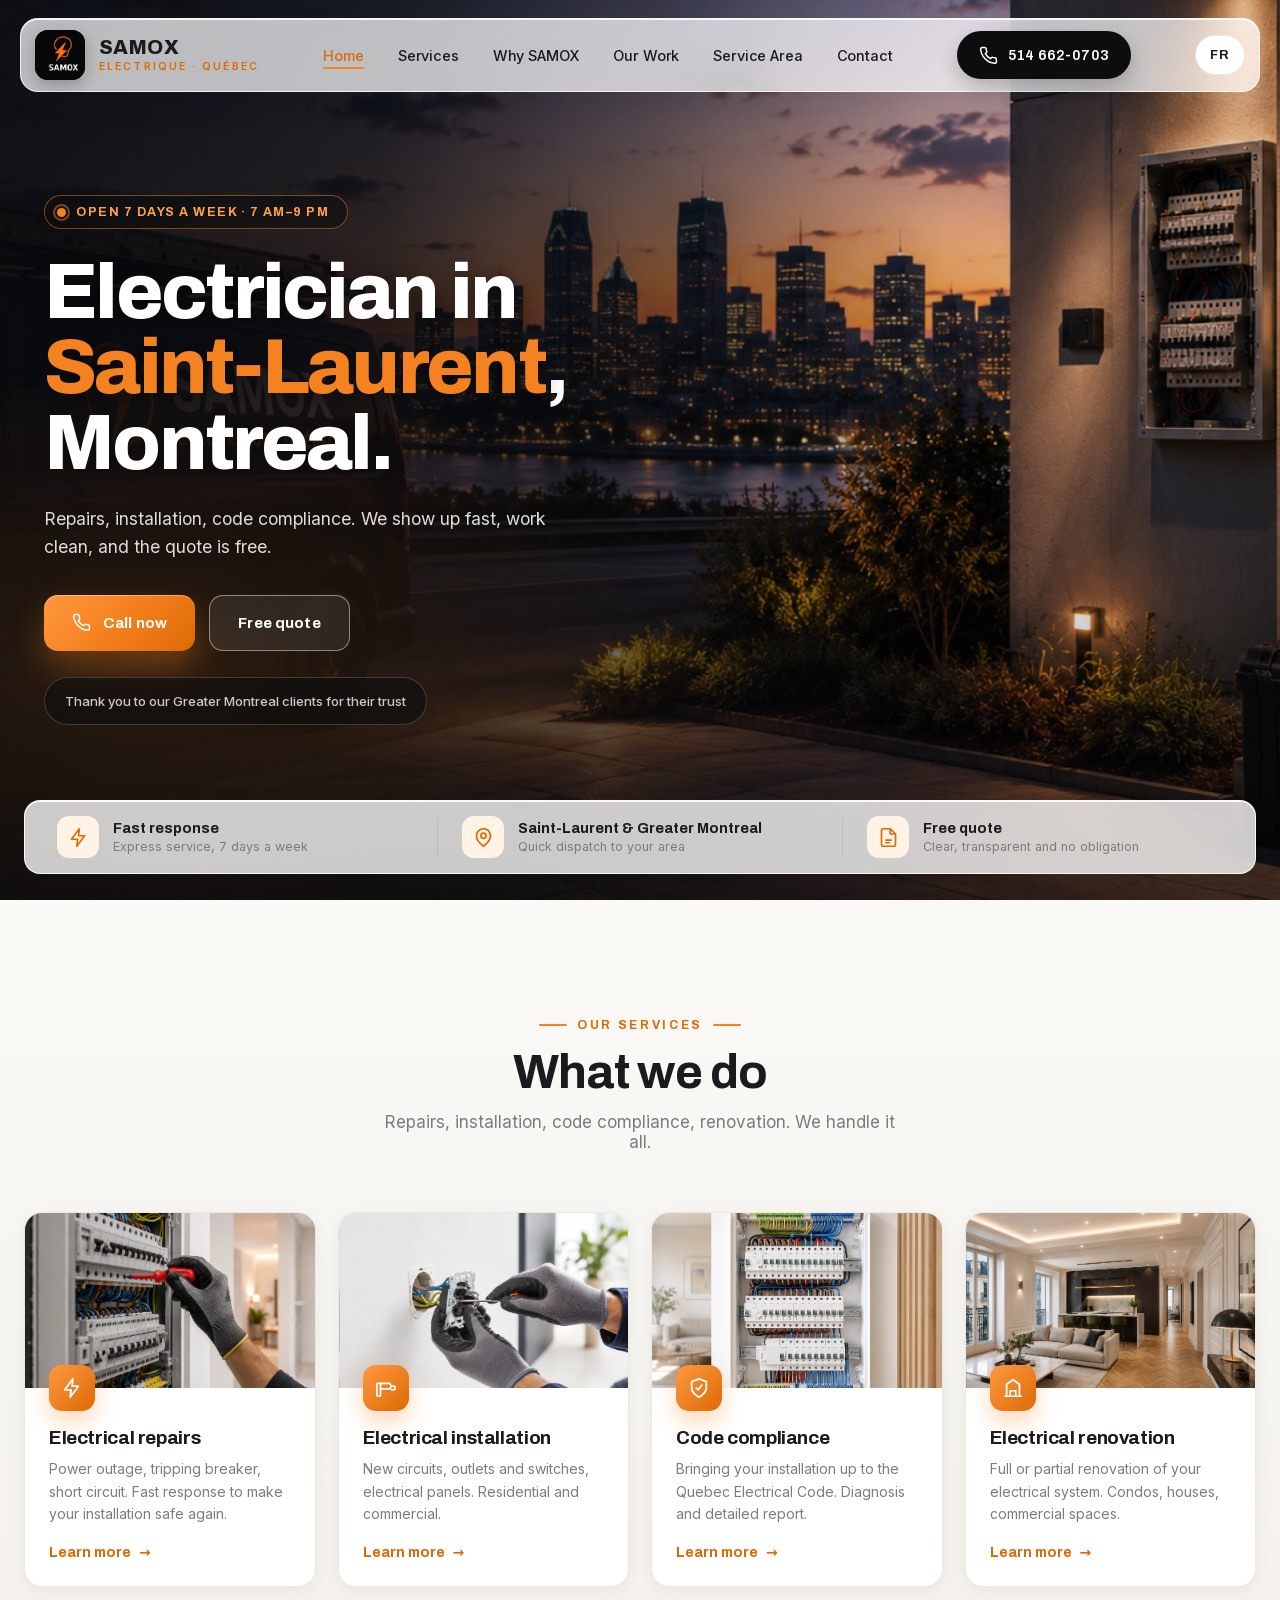
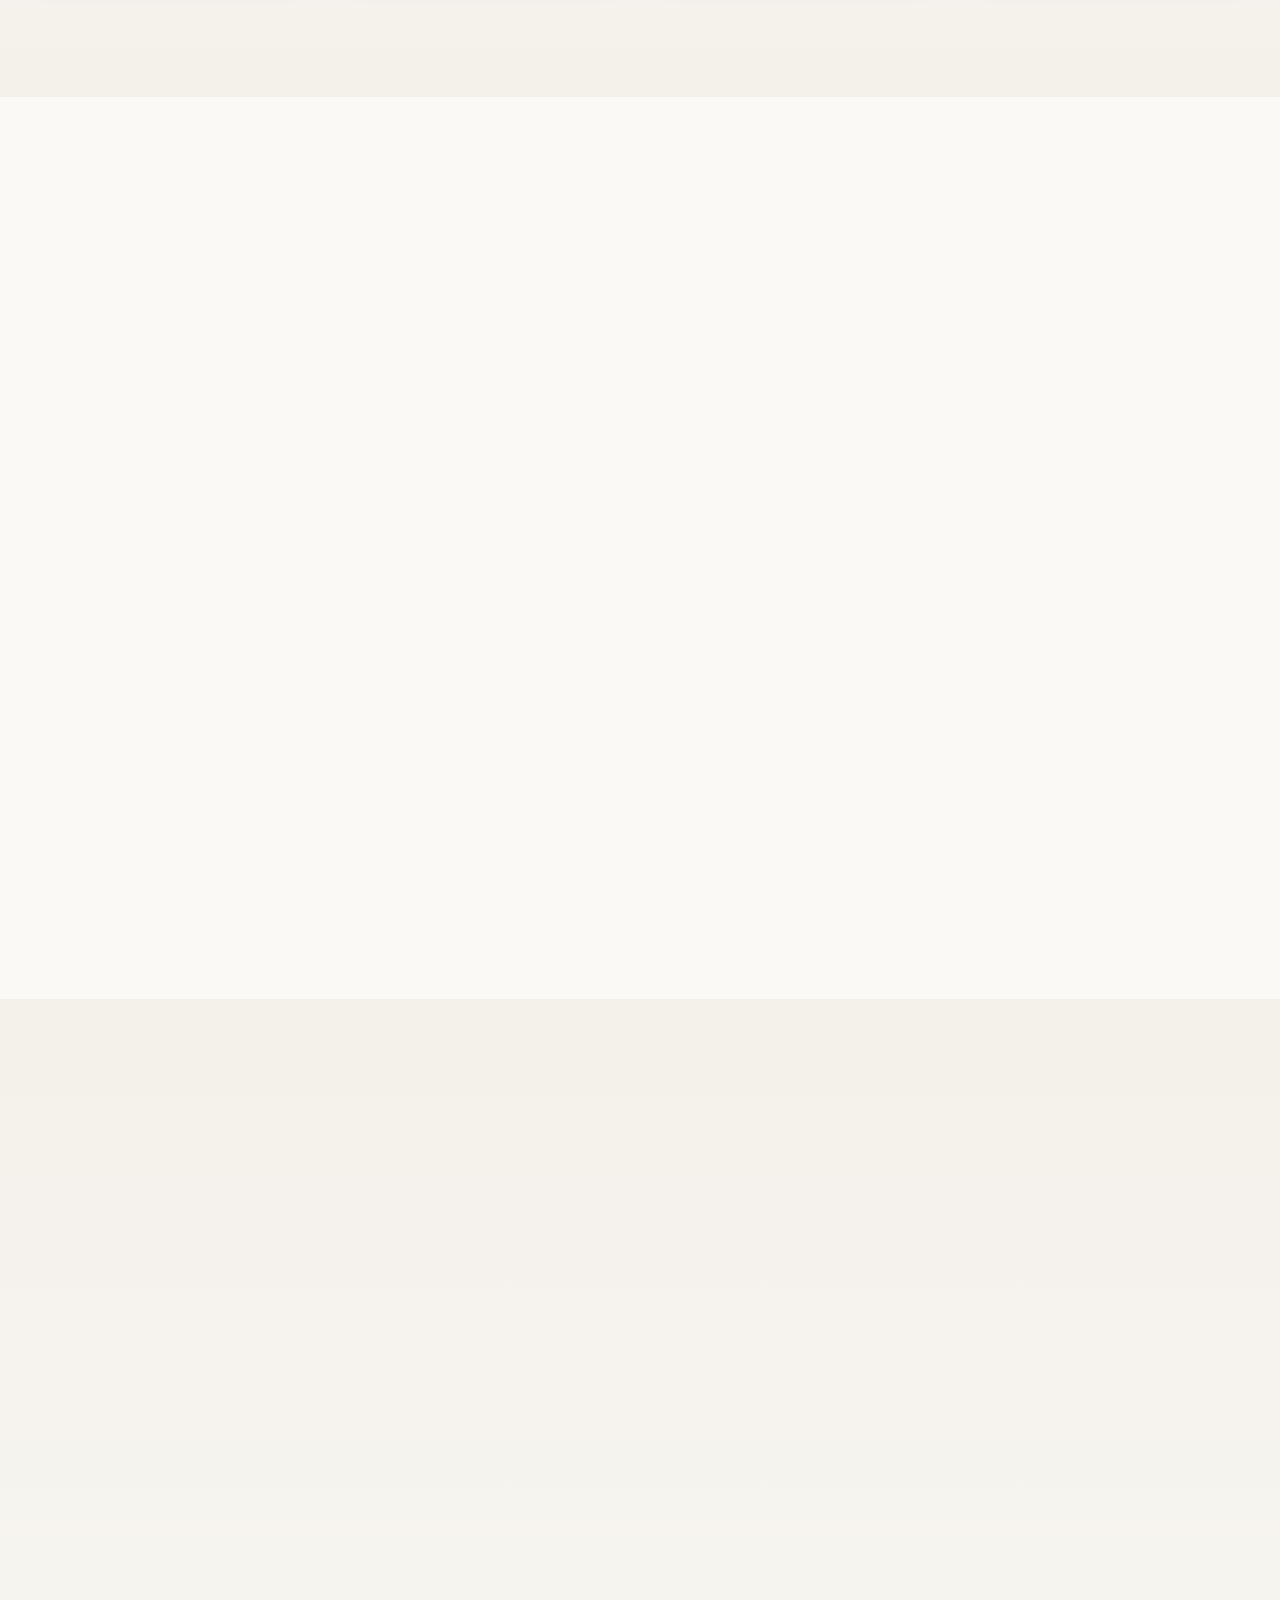
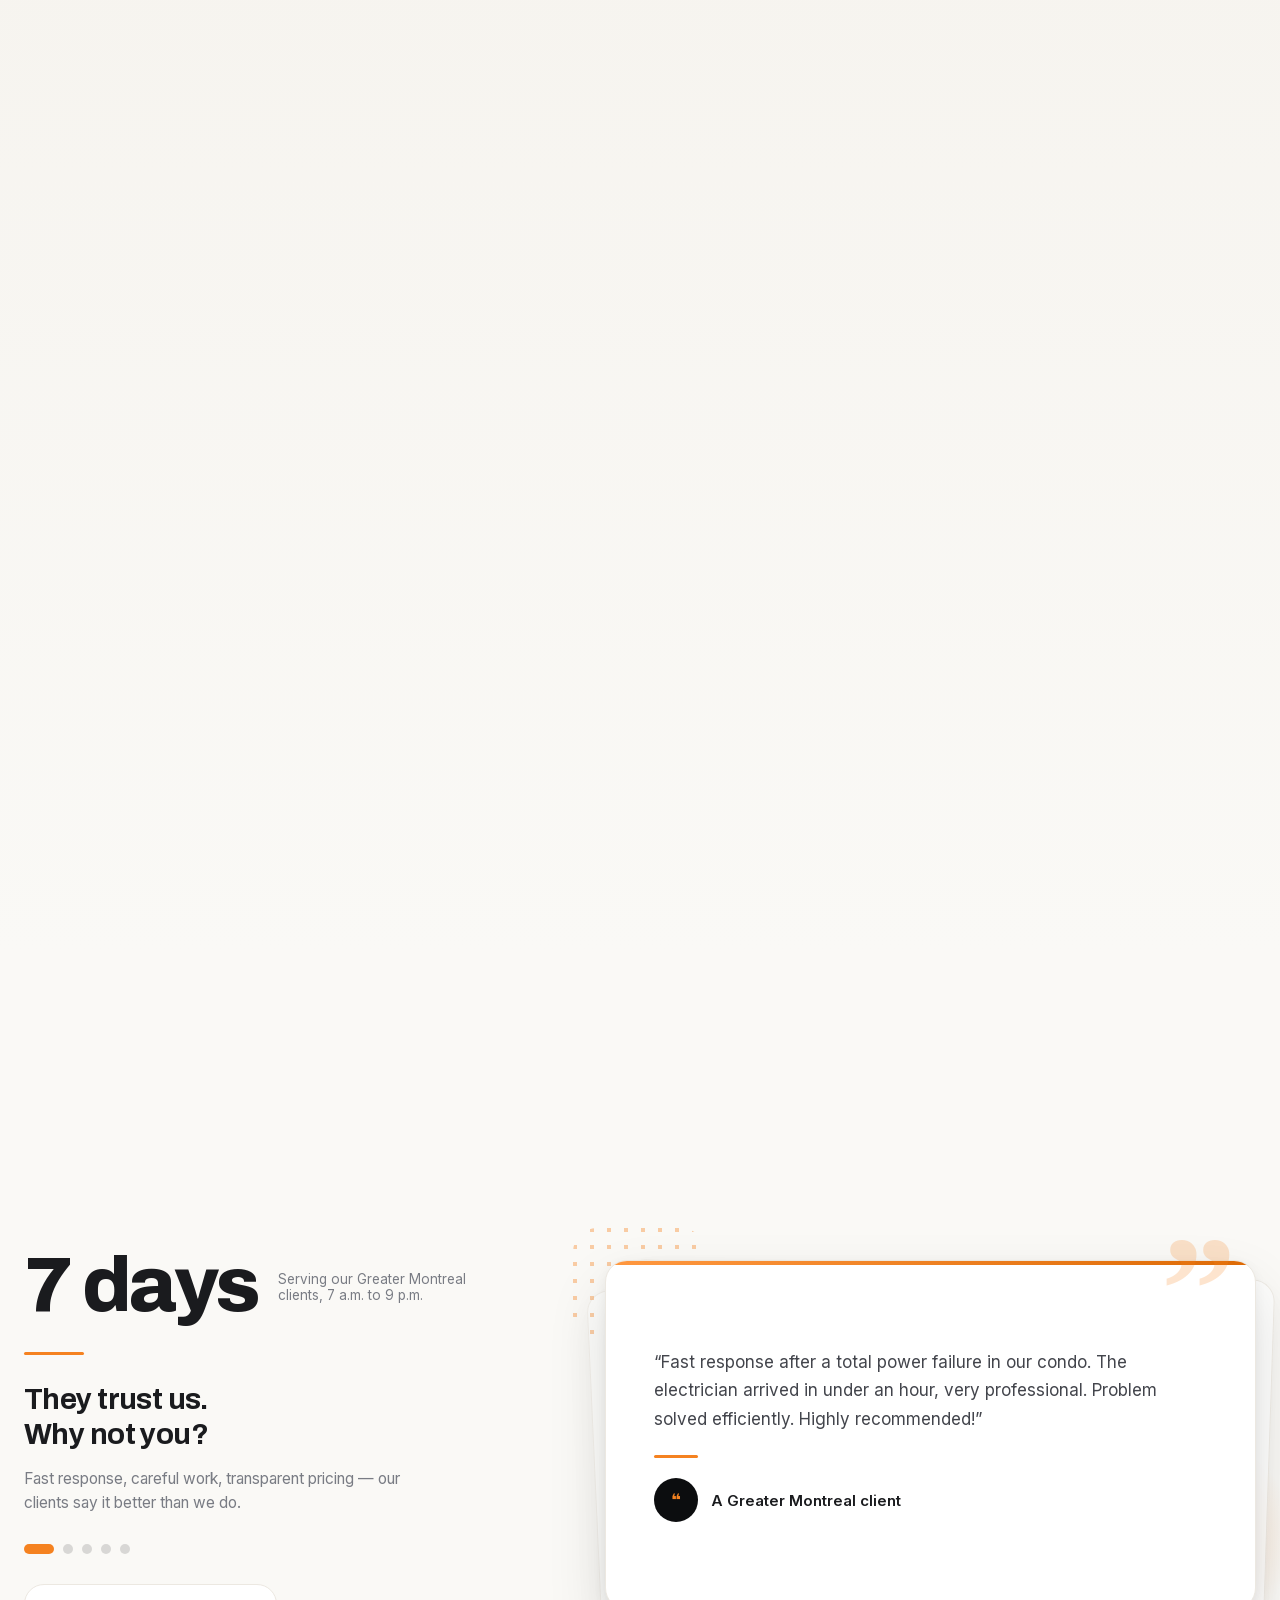
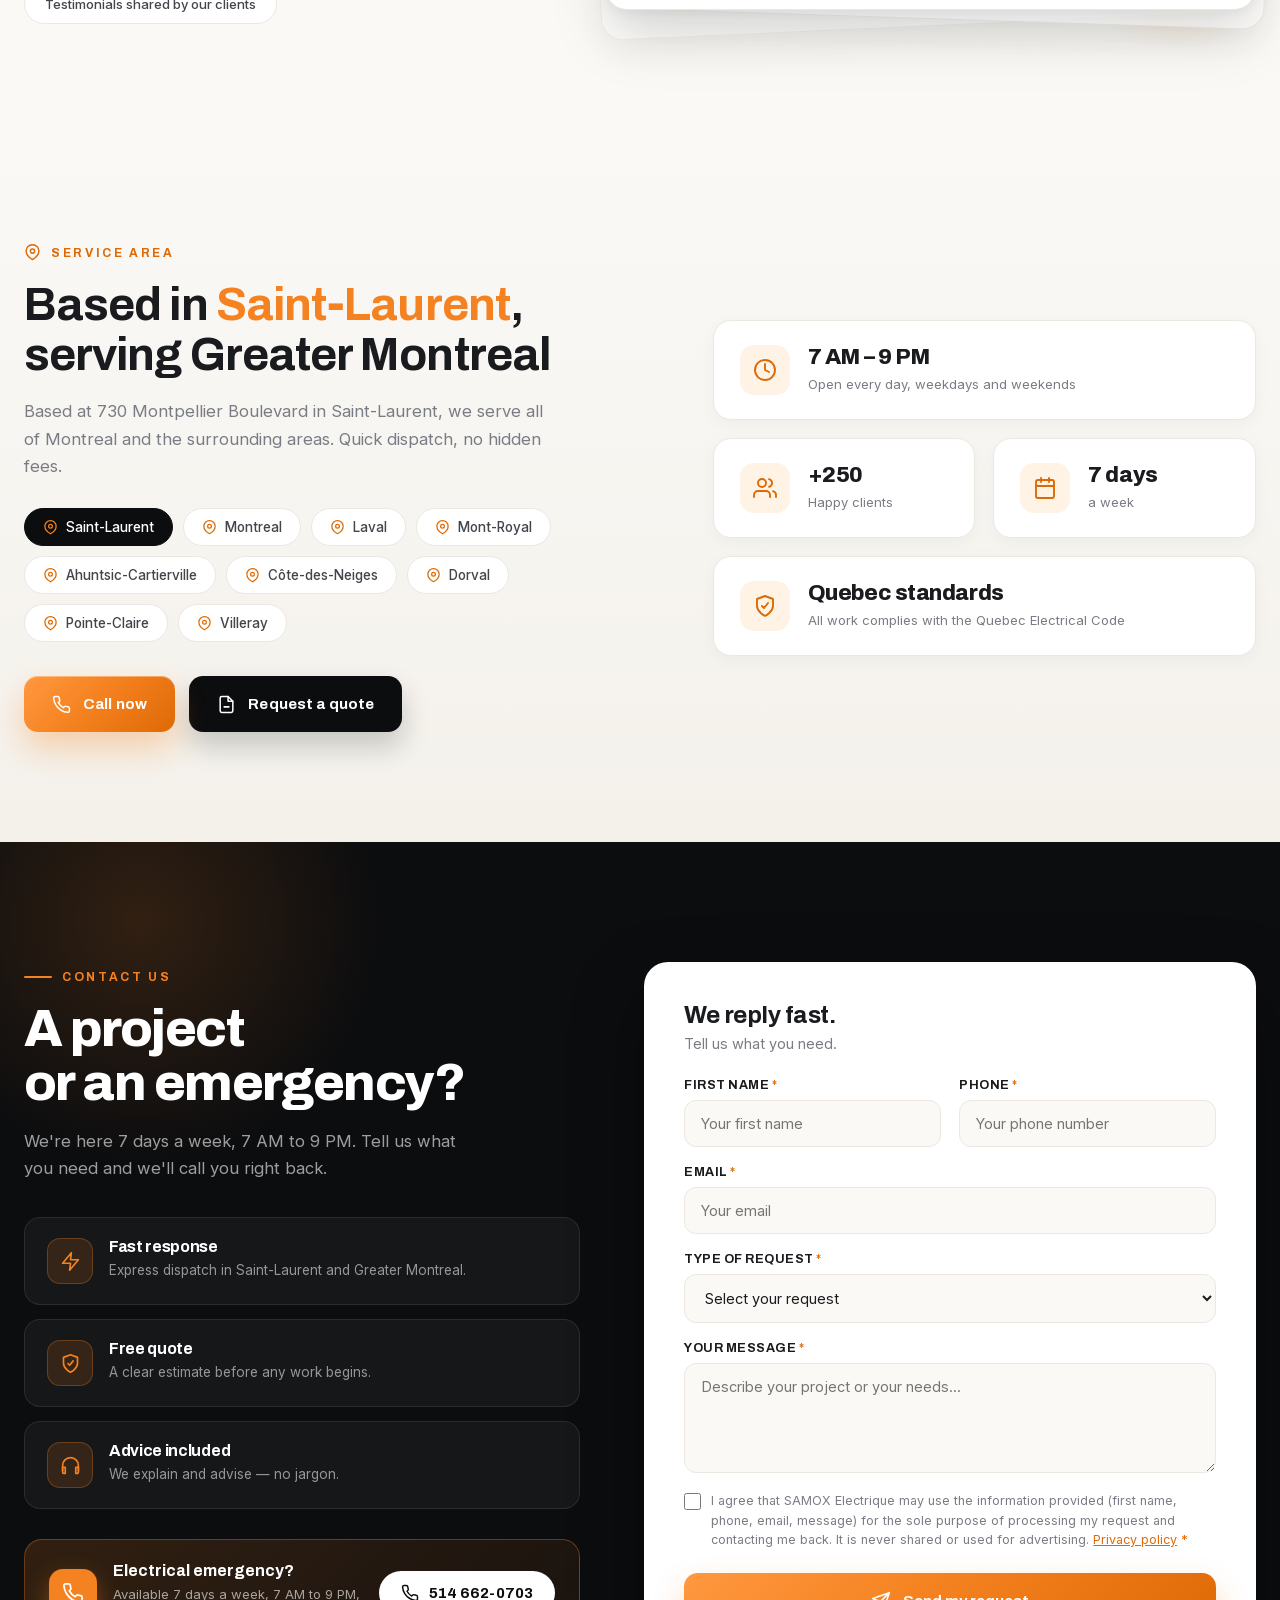
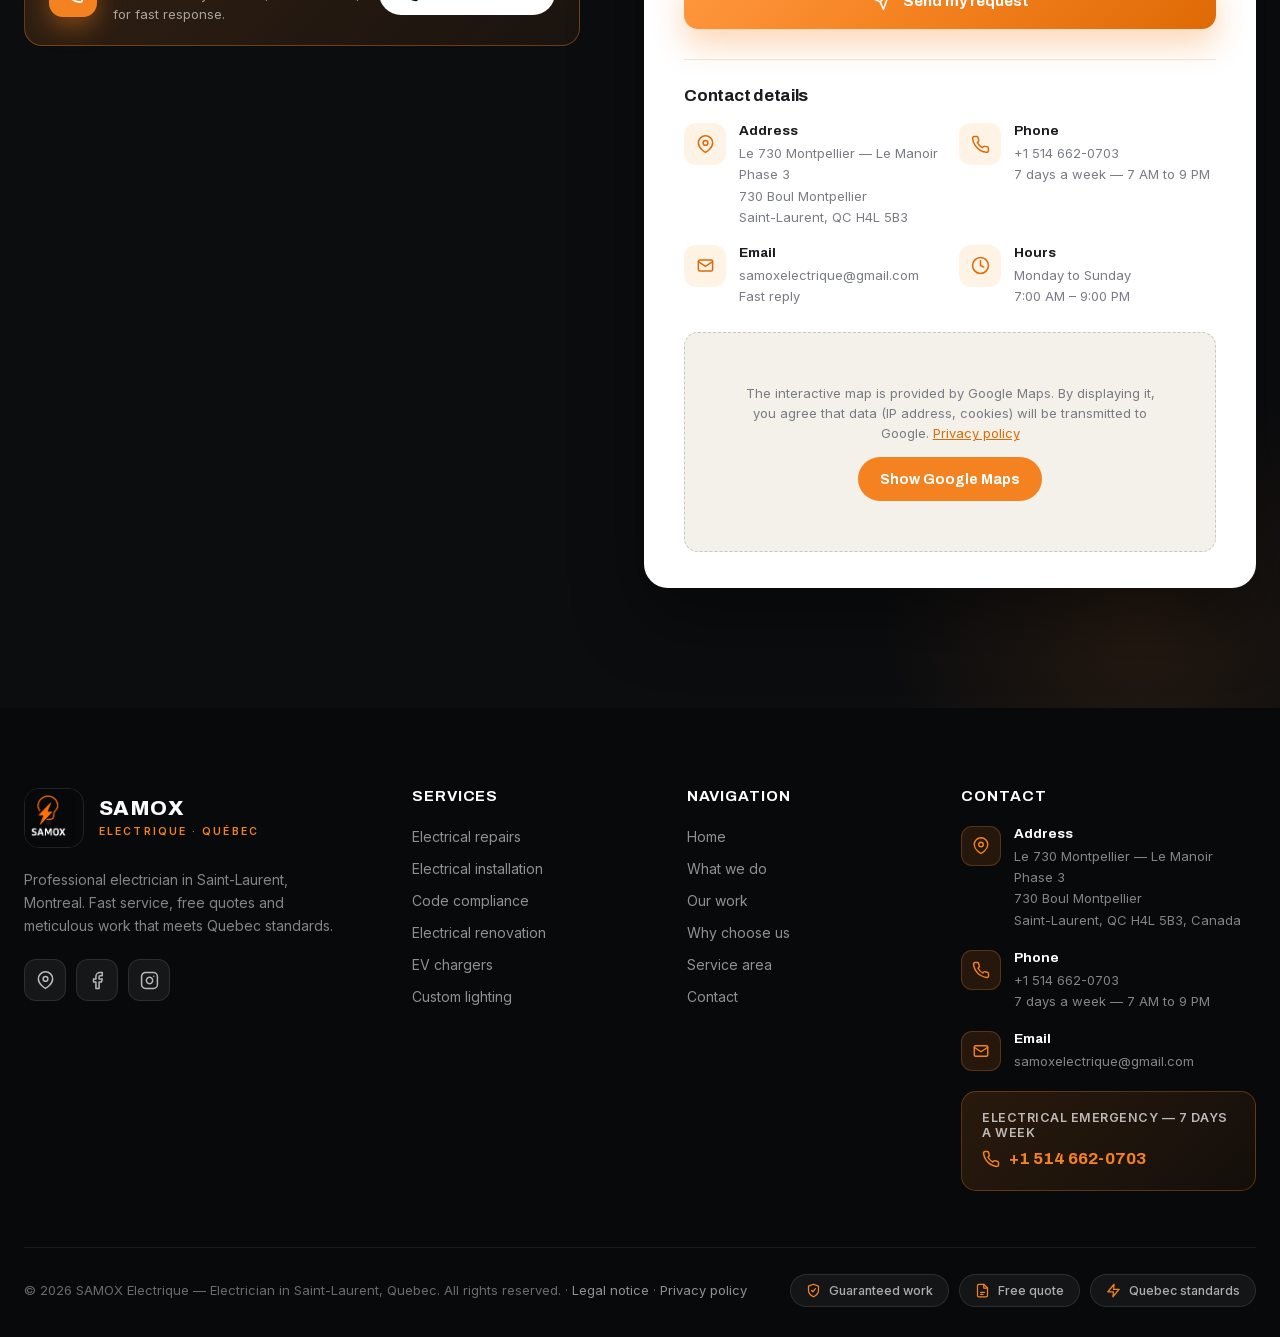
==== commit 32dd54fb: "Refonte SAMOX : préloader animé, RGPD/Loi 25, config Vercel - Animation d'entrée (préloader) sur FR " ====
--- a/en.html
+++ b/en.html
@@ -156,6 +156,120 @@
     }
 
     /* ═══════════════════════════════════════════════════
+       PRÉLOADER — animation d'entrée
+    ═══════════════════════════════════════════════════ */
+    .preloader { display: none; }
+
+    html.js .preloader {
+      position: fixed;
+      inset: 0;
+      z-index: 200;
+      display: flex;
+      flex-direction: column;
+      align-items: center;
+      justify-content: center;
+      gap: 24px;
+      background: radial-gradient(900px 620px at 50% 58%, #17181C 0%, #0A0B0D 72%);
+      transition: transform 0.85s cubic-bezier(0.76, 0, 0.24, 1), visibility 0s linear 0.85s;
+      will-change: transform;
+    }
+
+    html.js .preloader.done {
+      transform: translateY(-100%);
+      visibility: hidden;
+    }
+
+    html.js .preloader.quick {
+      transition-duration: 0.45s;
+    }
+
+    body.is-loading { overflow: hidden; }
+
+    .preloader-bolt {
+      width: 86px;
+      height: 86px;
+      filter: drop-shadow(0 0 26px rgba(245, 130, 32, 0.55));
+      animation: bolt-pop 0.9s cubic-bezier(0.22, 1, 0.36, 1) both;
+    }
+
+    .preloader-bolt path {
+      fill: var(--sx-orange);
+      animation: bolt-flicker 1.6s ease-in-out 0.9s infinite;
+    }
+
+    @keyframes bolt-pop {
+      0% { transform: scale(0.5) rotate(-8deg); opacity: 0; }
+      60% { transform: scale(1.1) rotate(2deg); opacity: 1; }
+      100% { transform: scale(1) rotate(0); opacity: 1; }
+    }
+
+    @keyframes bolt-flicker {
+      0%, 100% { opacity: 1; }
+      50% { opacity: 0.72; }
+    }
+
+    .preloader-word {
+      display: flex;
+      gap: 3px;
+      font-family: var(--font-display);
+      font-size: 42px;
+      font-weight: 800;
+      color: #fff;
+      letter-spacing: 0.1em;
+      line-height: 1;
+    }
+
+    .preloader-word span {
+      display: inline-block;
+      animation: letter-up 0.55s cubic-bezier(0.22, 1, 0.36, 1) both;
+    }
+
+    .preloader-word span:nth-child(1) { animation-delay: 0.30s; }
+    .preloader-word span:nth-child(2) { animation-delay: 0.37s; }
+    .preloader-word span:nth-child(3) { animation-delay: 0.44s; }
+    .preloader-word span:nth-child(4) { animation-delay: 0.51s; }
+    .preloader-word span:nth-child(5) { animation-delay: 0.58s; }
+
+    @keyframes letter-up {
+      from { opacity: 0; transform: translateY(20px); }
+      to { opacity: 1; transform: translateY(0); }
+    }
+
+    .preloader-tag {
+      font-family: var(--font-display);
+      font-size: 11px;
+      font-weight: 600;
+      letter-spacing: 0.32em;
+      text-transform: uppercase;
+      color: var(--sx-orange);
+      animation: letter-up 0.55s 0.72s cubic-bezier(0.22, 1, 0.36, 1) both;
+    }
+
+    .preloader-bar {
+      width: 184px;
+      height: 3px;
+      margin-top: 8px;
+      border-radius: 999px;
+      background: rgba(255, 255, 255, 0.12);
+      overflow: hidden;
+      animation: letter-up 0.55s 0.8s cubic-bezier(0.22, 1, 0.36, 1) both;
+    }
+
+    .preloader-bar i {
+      display: block;
+      height: 100%;
+      border-radius: 999px;
+      background: linear-gradient(90deg, #FF9840, var(--sx-orange-deep));
+      transform-origin: left;
+      transform: scaleX(0);
+      animation: bar-fill 1.5s 0.55s cubic-bezier(0.65, 0, 0.35, 1) forwards;
+    }
+
+    @keyframes bar-fill {
+      to { transform: scaleX(1); }
+    }
+
+    /* ═══════════════════════════════════════════════════
        HEADER
     ═══════════════════════════════════════════════════ */
     .site-header {
@@ -2231,6 +2345,20 @@
 <body>
 
   <!-- ═══════════════════════════════════════════════════
+     PRÉLOADER
+  ═══════════════════════════════════════════════════ -->
+  <div class="preloader" id="preloader" aria-hidden="true">
+    <svg class="preloader-bolt" viewBox="0 0 24 24" aria-hidden="true">
+      <path d="M13 2 4 14h7l-1 8 9-12h-7l1-8Z" />
+    </svg>
+    <div class="preloader-word">
+      <span>S</span><span>A</span><span>M</span><span>O</span><span>X</span>
+    </div>
+    <div class="preloader-tag">Electrique · Québec</div>
+    <div class="preloader-bar"><i></i></div>
+  </div>
+
+  <!-- ═══════════════════════════════════════════════════
      HEADER
   ═══════════════════════════════════════════════════ -->
   <header class="site-header" id="siteHeader">
@@ -2324,19 +2452,7 @@
 
       <!-- Badge Google -->
       <div class="google-badge">
-        <svg class="google-icon" viewBox="0 0 24 24" aria-hidden="true">
-          <path fill="#4285F4"
-            d="M22.56 12.25c0-.78-.07-1.53-.2-2.25H12v4.26h5.92c-.26 1.37-1.04 2.53-2.21 3.31v2.77h3.57c2.08-1.92 3.28-4.74 3.28-8.09z" />
-          <path fill="#34A853"
-            d="M12 23c2.97 0 5.46-.98 7.28-2.66l-3.57-2.77c-.98.66-2.23 1.06-3.71 1.06-2.86 0-5.29-1.93-6.16-4.53H2.18v2.84C3.99 20.53 7.7 23 12 23z" />
-          <path fill="#FBBC05"
-            d="M5.84 14.09c-.22-.66-.35-1.36-.35-2.09s.13-1.43.35-2.09V7.07H2.18C1.43 8.55 1 10.22 1 12s.43 3.45 1.18 4.93l2.85-2.22.81-.62z" />
-          <path fill="#EA4335"
-            d="M12 5.38c1.62 0 3.06.56 4.21 1.64l3.15-3.15C17.45 2.09 14.97 1 12 1 7.7 1 3.99 3.47 2.18 7.07l3.66 2.84c.87-2.6 3.3-4.53 6.16-4.53z" />
-        </svg>
-        <span class="google-badge-label">Google Reviews</span>
-        <span class="google-stars">★★★★★</span>
-        <span class="google-score">5.0/5</span>
+        <span class="google-badge-label">Thank you to our Greater Montreal clients for their trust</span>
       </div>
     </div>
 
@@ -2560,25 +2676,10 @@
 
           <div class="review-card">
             <div class="review-google">
-              <div class="google-g-row">
-                <svg class="google-g-icon" viewBox="0 0 48 48" aria-hidden="true">
-                  <path fill="#4285F4"
-                    d="M47.5 24.6c0-1.6-.1-3.1-.4-4.6H24v8.7h13.2c-.6 3-2.3 5.5-4.9 7.2v6h7.9c4.6-4.3 7.3-10.6 7.3-17.3z" />
-                  <path fill="#34A853"
-                    d="M24 48c6.5 0 11.9-2.1 15.9-5.8l-7.9-6c-2.1 1.4-4.8 2.3-8 2.3-6.1 0-11.3-4.1-13.2-9.7H2.5v6.2C6.5 42.6 14.7 48 24 48z" />
-                  <path fill="#FBBC05"
-                    d="M10.8 28.8c-.5-1.4-.7-2.9-.7-4.8s.2-3.4.7-4.8v-6.2H2.5C.9 16.4 0 20.1 0 24s.9 7.6 2.5 10.8l8.3-6z" />
-                  <path fill="#EA4335"
-                    d="M24 9.5c3.5 0 6.6 1.2 9 3.5l6.7-6.7C35.9 2.5 30.5 0 24 0 14.7 0 6.5 5.4 2.5 13.2l8.3 6.2C12.7 13.6 17.9 9.5 24 9.5z" />
-                </svg>
-                <div class="google-g-text">
-                  <strong>Google</strong>
-                  <span>Verified reviews</span>
-                </div>
+              <div class="google-g-text">
+                <strong>Testimonial</strong>
+                <span>Greater Montreal client</span>
               </div>
-              <div class="review-score">5.0<span>/5</span></div>
-              <div class="review-stars">★★★★★</div>
-              <div class="review-google-base">Based on 55 reviews</div>
             </div>
 
             <div class="review-sep"></div>
@@ -2588,10 +2689,10 @@
               <p class="testimonial-text">Fast, meticulous work. The technician was professional and brought
                 everything up to code. I highly recommend SAMOX Electrique!</p>
               <div class="testimonial-author">
-                <div class="testimonial-avatar">T</div>
+                <div class="testimonial-avatar">❝</div>
                 <div>
-                  <strong>Thomas D.</strong>
-                  <span>Saint-Laurent · 2 weeks ago</span>
+                  <strong>A client</strong>
+                  <span>Saint-Laurent</span>
                 </div>
               </div>
             </div>
@@ -2825,19 +2926,18 @@
     <div class="avis-container">
 
       <div class="avis-header reveal">
-        <span class="section-kicker kicker-center">Our Google reviews</span>
+        <span class="section-kicker kicker-center">Testimonials</span>
         <h2>What our clients say</h2>
-        <p>Genuine reviews. Trust is earned — it can't be invented.</p>
+        <p>What our clients remember about our work.</p>
       </div>
 
       <div class="avis-grid">
 
         <div class="avis-left reveal">
           <div class="avis-score-row">
-            <div class="avis-score-big">5.0</div>
+            <div class="avis-score-big">7&nbsp;days</div>
             <div class="avis-score-detail">
-              <div class="avis-score-stars">★★★★★</div>
-              <div class="avis-score-label">Based on 55 Google reviews</div>
+              <div class="avis-score-label">Serving our Greater Montreal<br>clients, 7 a.m. to 9 p.m.</div>
             </div>
           </div>
           <div class="avis-sep"></div>
@@ -2846,17 +2946,7 @@
             than we do.</p>
           <div class="avis-dots" id="avisDots"></div>
           <div class="avis-badge">
-            <svg class="avis-badge-g" viewBox="0 0 48 48" xmlns="http://www.w3.org/2000/svg" aria-hidden="true">
-              <path fill="#4285F4"
-                d="M44.5 20H24v8h11.7C34.2 33.6 29.7 37 24 37c-7.2 0-13-5.8-13-13s5.8-13 13-13c3.1 0 5.9 1.1 8.1 2.9l5.7-5.7C34.5 5.1 29.5 3 24 3 12.4 3 3 12.4 3 24s9.4 21 21 21c10.9 0 20-7.9 20-21 0-1.4-.1-2.7-.5-4z" />
-              <path fill="#34A853"
-                d="M6.3 14.7l6.6 4.8C14.4 16 18.9 13 24 13c3.1 0 5.9 1.1 8.1 2.9l5.7-5.7C34.5 5.1 29.5 3 24 3 16.3 3 9.7 7.9 6.3 14.7z" />
-              <path fill="#FBBC05"
-                d="M24 45c5.5 0 10.5-2 14.2-5.4l-6.6-5.4C29.5 35.9 26.9 37 24 37c-5.7 0-10.2-3.4-11.7-8.1l-6.6 4.8C9.7 40.1 16.3 45 24 45z" />
-              <path fill="#EA4335"
-                d="M44.5 20H24v8h11.7c-.7 2.1-2 3.9-3.8 5.2l6.6 5.4C42.4 35.1 45 30 45 24c0-1.4-.1-2.7-.5-4z" />
-            </svg>
-            <span>Verified Google reviews</span>
+            <span>Testimonials shared by our clients</span>
           </div>
         </div>
 
@@ -3430,6 +3520,27 @@
 
   <script>
     /* ═══════════════════════════════════════════════
+       FORM — SENT VIA EMAIL (no third-party server:
+       data never leaves the visitor's device)
+    ═══════════════════════════════════════════════ */
+    (function () {
+      var form = document.querySelector('.contact-form');
+      if (!form) return;
+      form.addEventListener('submit', function (e) {
+        e.preventDefault();
+        var d = new FormData(form);
+        var body = 'First name: ' + d.get('name') +
+          '\nPhone: ' + d.get('phone') +
+          '\nEmail: ' + d.get('email') +
+          '\nRequest type: ' + d.get('request') +
+          '\n\n' + d.get('message');
+        location.href = 'mailto:samoxelectrique@gmail.com' +
+          '?subject=' + encodeURIComponent('Quote request — ' + d.get('request')) +
+          '&body=' + encodeURIComponent(body);
+      });
+    })();
+
+    /* ═══════════════════════════════════════════════
        RGPD — GOOGLE MAPS APRES CONSENTEMENT
     ═══════════════════════════════════════════════ */
     (function () {
@@ -3447,6 +3558,39 @@
         iframe.setAttribute('allowfullscreen', '');
         box.replaceWith(iframe);
       });
+    })();
+
+    /* ═══════════════════════════════════════════════
+       PRÉLOADER — animation d'entrée
+    ═══════════════════════════════════════════════ */
+    (function () {
+      var pre = document.getElementById('preloader');
+      if (!pre) return;
+      document.body.classList.add('is-loading');
+
+      var reduced = window.matchMedia('(prefers-reduced-motion: reduce)').matches;
+      var seen = false;
+      try { seen = sessionStorage.getItem('samox-intro') === '1'; } catch (e) { }
+
+      /* Intro complète à la première visite, écourtée ensuite */
+      var delay = reduced ? 0 : (seen ? 450 : 2100);
+      if (seen || reduced) pre.classList.add('quick');
+
+      var started = false;
+      function dismiss() {
+        if (started) return;
+        started = true;
+        setTimeout(function () {
+          pre.classList.add('done');
+          document.body.classList.remove('is-loading');
+          try { sessionStorage.setItem('samox-intro', '1'); } catch (e) { }
+          setTimeout(function () { if (pre.parentNode) pre.parentNode.removeChild(pre); }, 1000);
+        }, delay);
+      }
+
+      if (document.readyState === 'complete') dismiss();
+      else window.addEventListener('load', dismiss);
+      setTimeout(dismiss, 3600); /* sécurité si le chargement traîne */
     })();
 
     /* ═══════════════════════════════════════════════
@@ -3581,39 +3725,41 @@
        CARROUSEL AVIS GOOGLE
     ═══════════════════════════════════════════════ */
     (function () {
+      /* ANONYMIZED TESTIMONIALS (GDPR art. 6 / Law 25) — replace with genuine client
+         reviews, with their written consent, before adding any personal details. */
       var reviews = [
         {
-          name: 'Thomas D.',
-          avatar: 'T',
-          date: '2 weeks ago',
+          name: 'A Greater Montreal client',
+          avatar: '❝',
+          date: '',
           stars: 5,
           text: 'Fast response after a total power failure in our condo. The electrician arrived in under an hour, very professional. Problem solved efficiently. Highly recommended!'
         },
         {
-          name: 'Marie L.',
-          avatar: 'M',
-          date: '1 month ago',
+          name: 'A Greater Montreal client',
+          avatar: '❝',
+          date: '',
           stars: 5,
           text: 'Electrical panel of my apartment brought up to code. Impeccable work, quote respected, no bad surprises. Serious and punctual team. Very satisfied.'
         },
         {
-          name: 'Pierre M.',
-          avatar: 'P',
-          date: '3 weeks ago',
+          name: 'A Greater Montreal client',
+          avatar: '❝',
+          date: '',
           stars: 5,
           text: 'I hired SAMOX Electrique for the complete wiring of a new kitchen. Clean cabling, well-placed outlets, deadline met. Competitive price and top-notch service.'
         },
         {
-          name: 'Sophie K.',
-          avatar: 'S',
-          date: '5 days ago',
+          name: 'A Greater Montreal client',
+          avatar: '❝',
+          date: '',
           stars: 5,
           text: 'Emergency call on a Saturday night — main breaker tripped. Immediate response, arrived in 45 minutes. Problem identified and fixed quickly. Honest pricing. Thank you!'
         },
         {
-          name: 'Antoine R.',
-          avatar: 'A',
-          date: '2 months ago',
+          name: 'A Greater Montreal client',
+          avatar: '❝',
+          date: '',
           stars: 5,
           text: 'Complete electrical renovation of my studio in Saint-Laurent. Great advice, careful and clean work. Excellent value for money. The right choice in Montreal.'
         }
@@ -3634,8 +3780,7 @@
         var card = document.createElement('div');
         card.className = 'avis-card' + (i === 0 ? ' active' : '');
         card.innerHTML =
-          '<div class="avis-card-stars">' + stars + '</div>' +
-          '<p class="avis-card-quote">“' + r.text + '”</p>' +
+                    '<p class="avis-card-quote">“' + r.text + '”</p>' +
           '<div class="avis-card-line"></div>' +
           '<div class="avis-card-author">' +
           '<div class="avis-card-avatar">' + r.avatar + '</div>' +
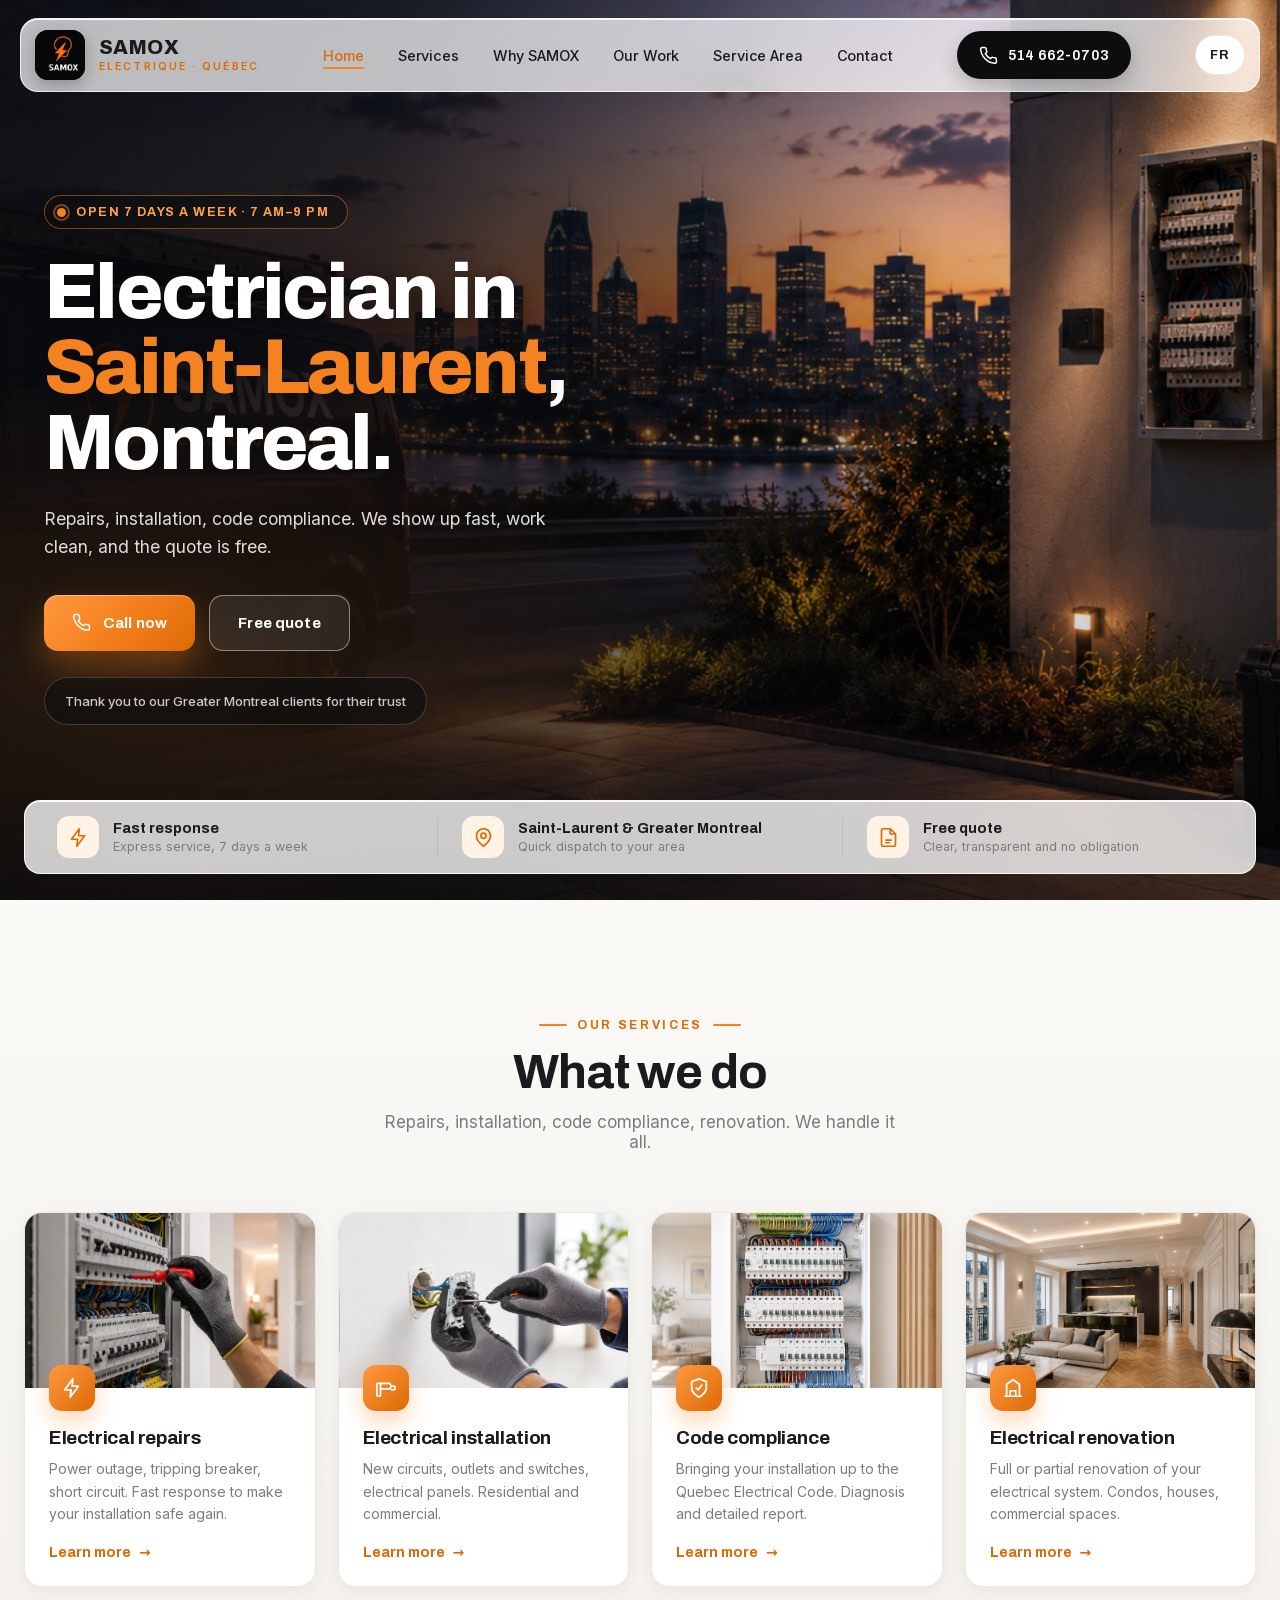
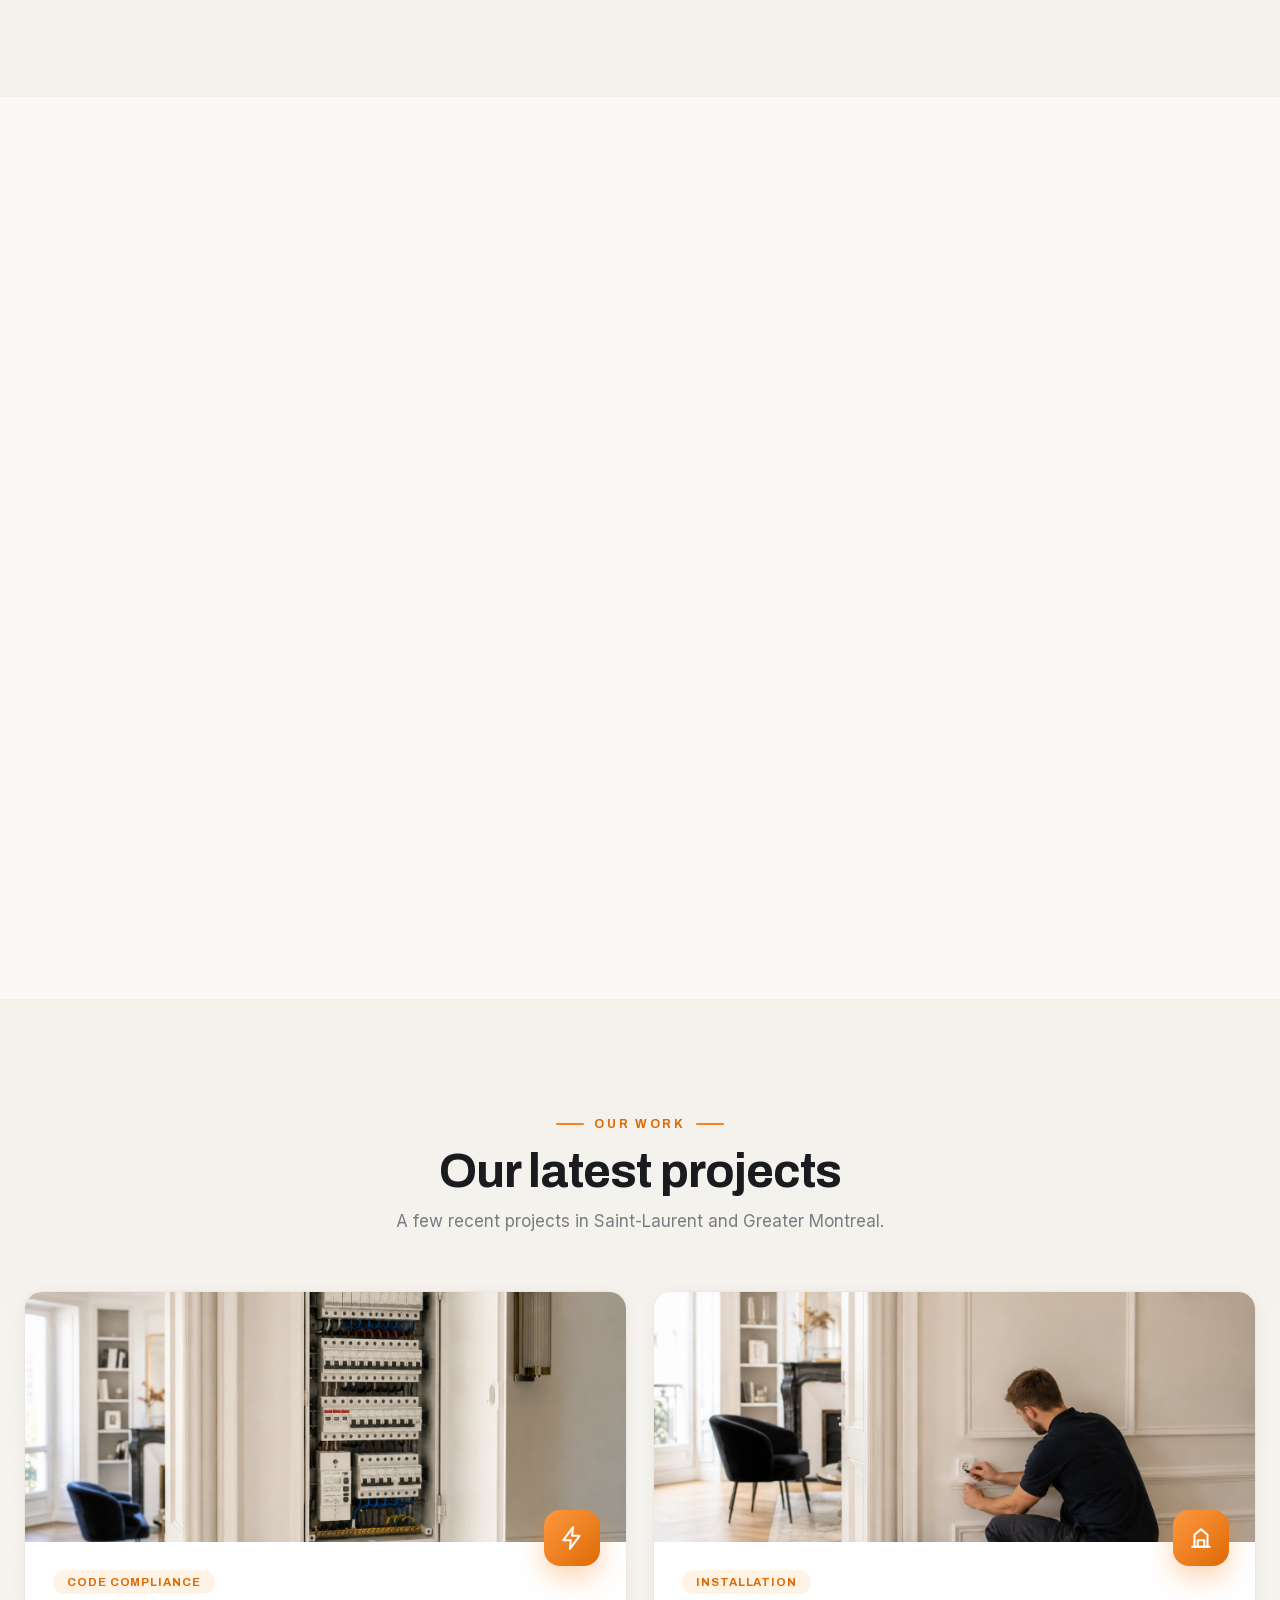
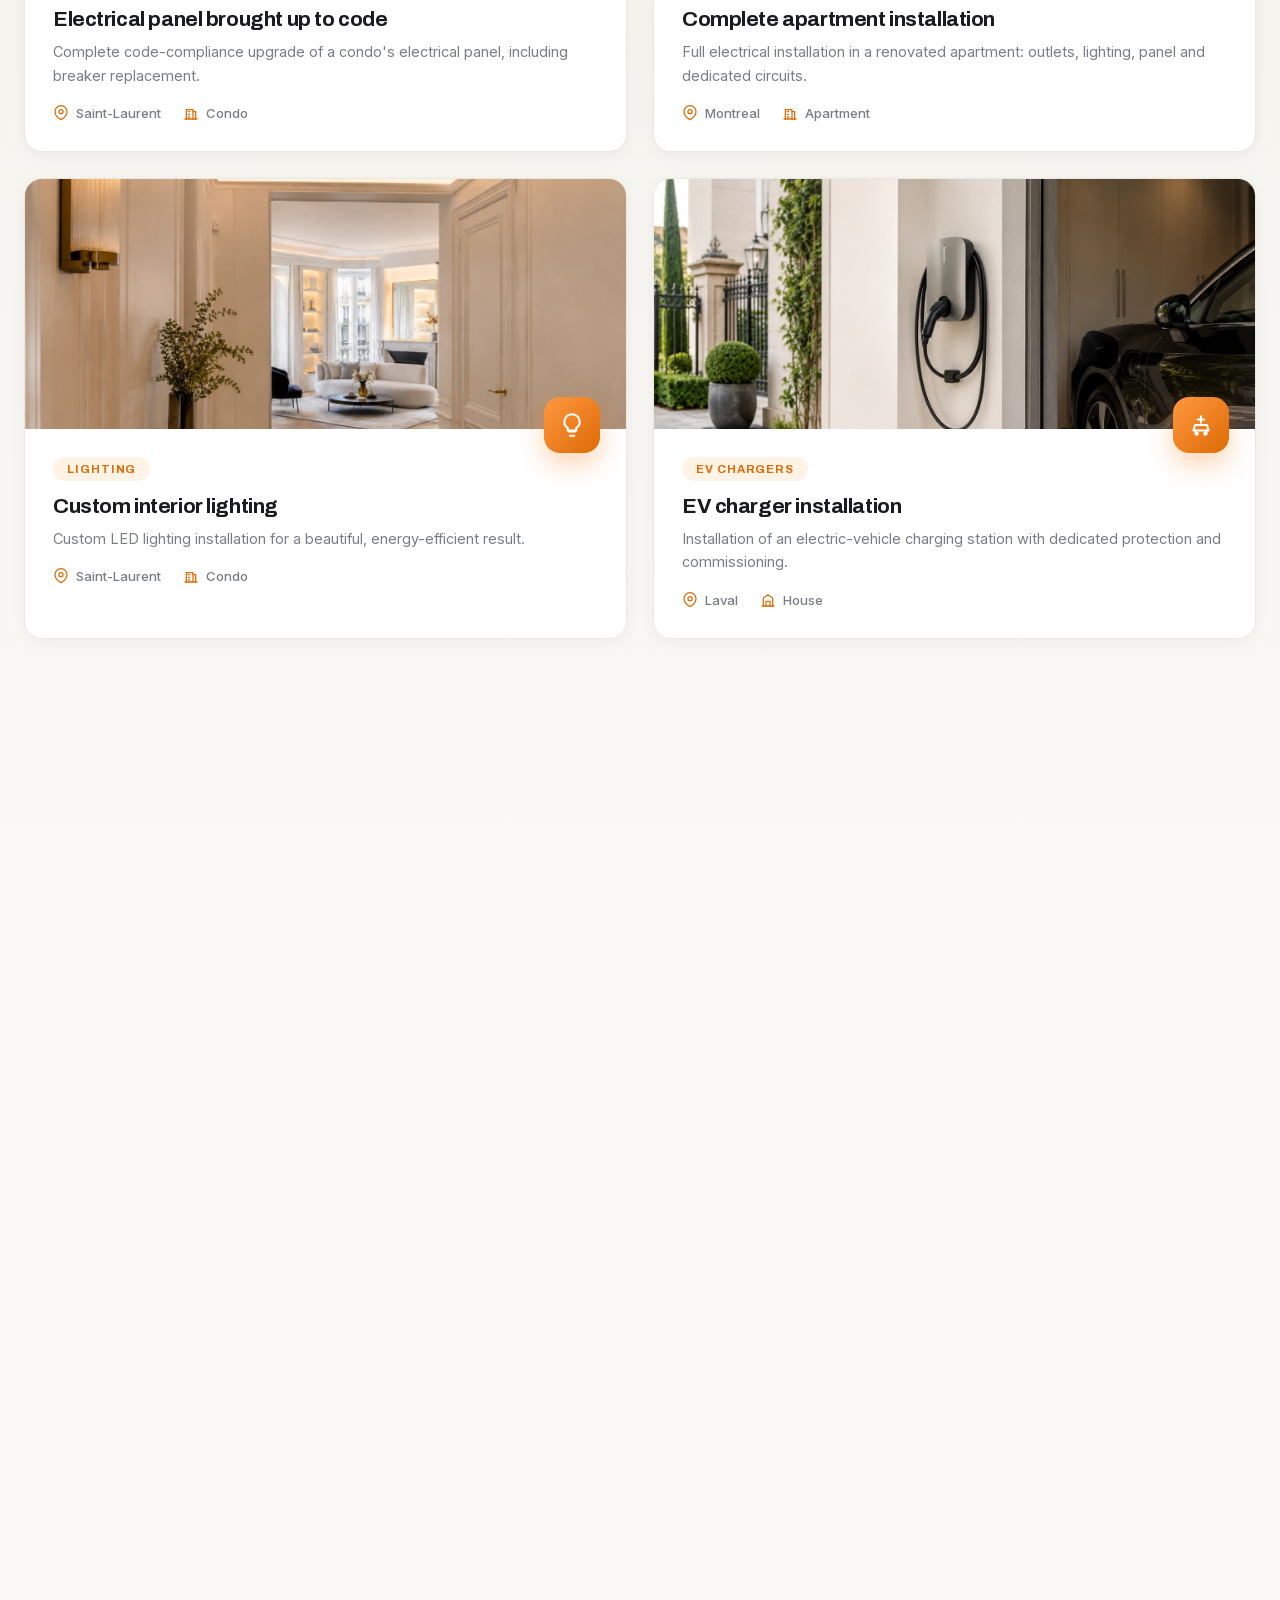
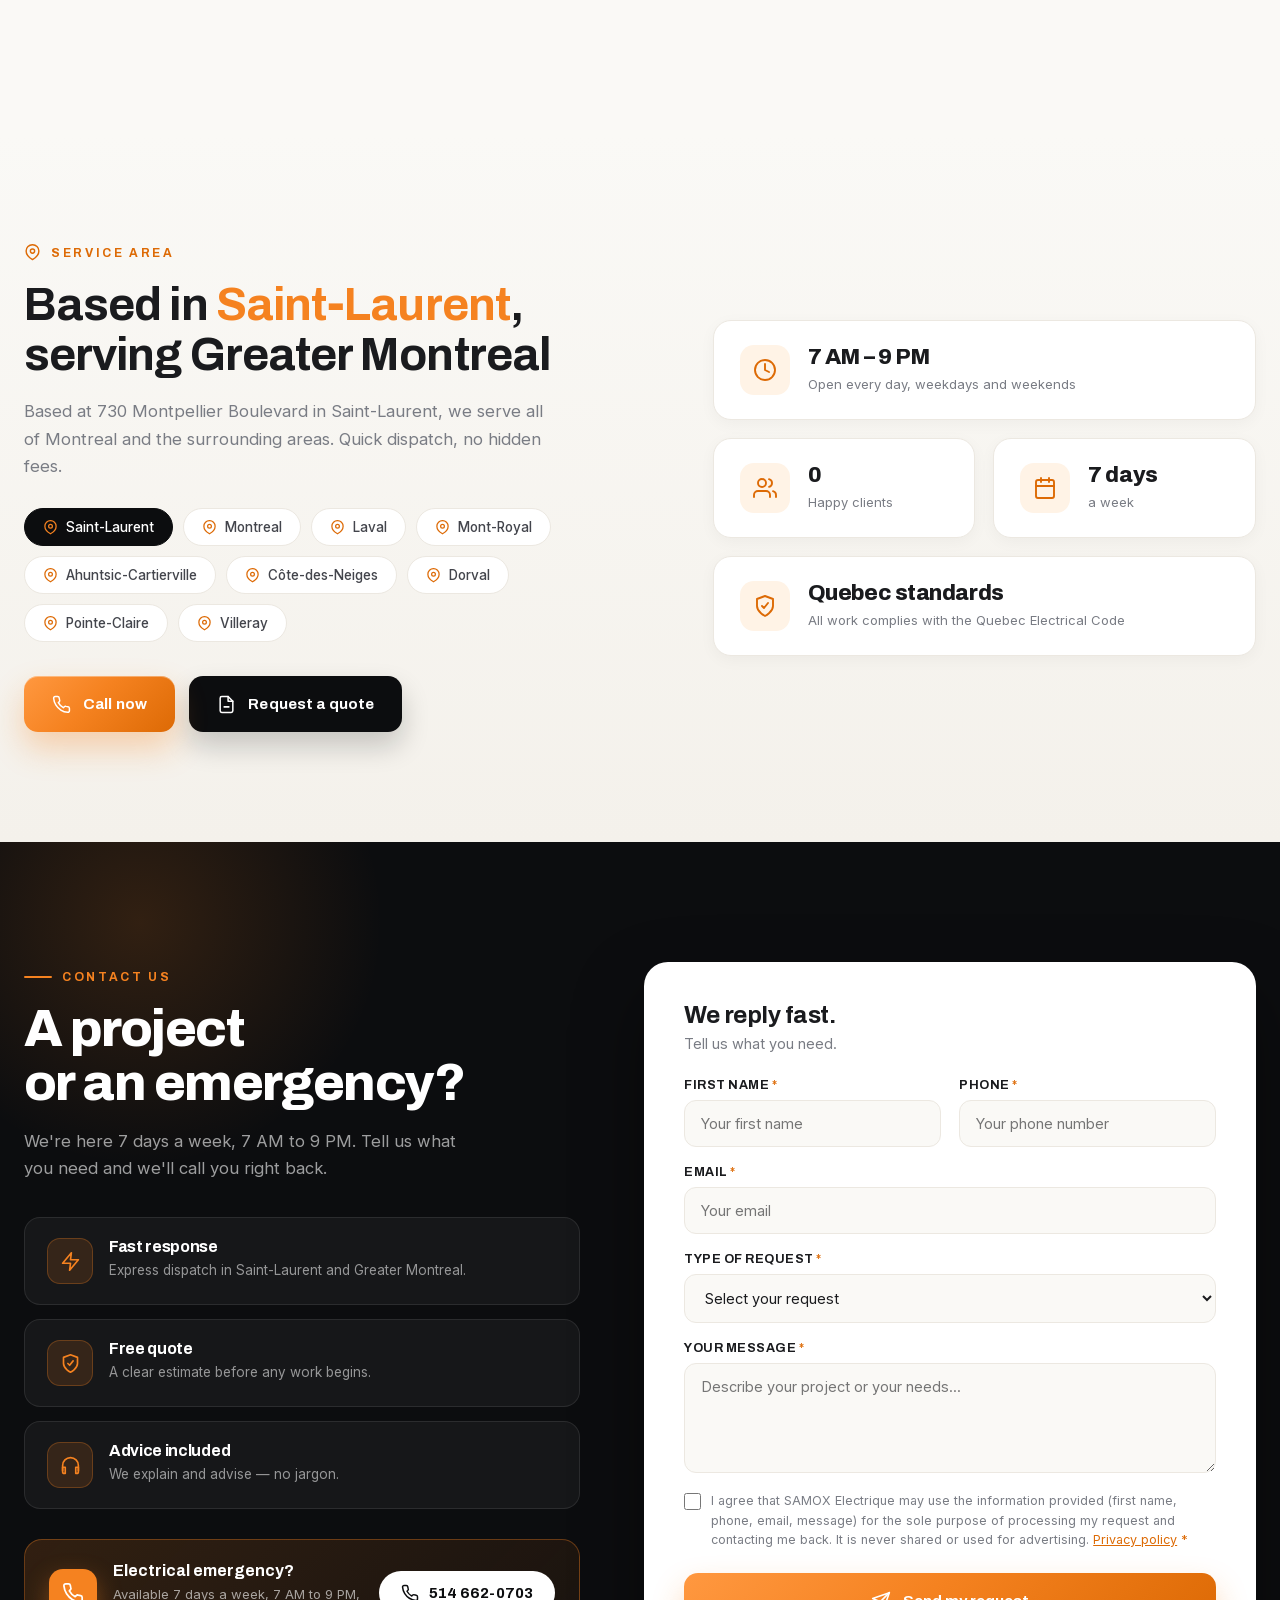
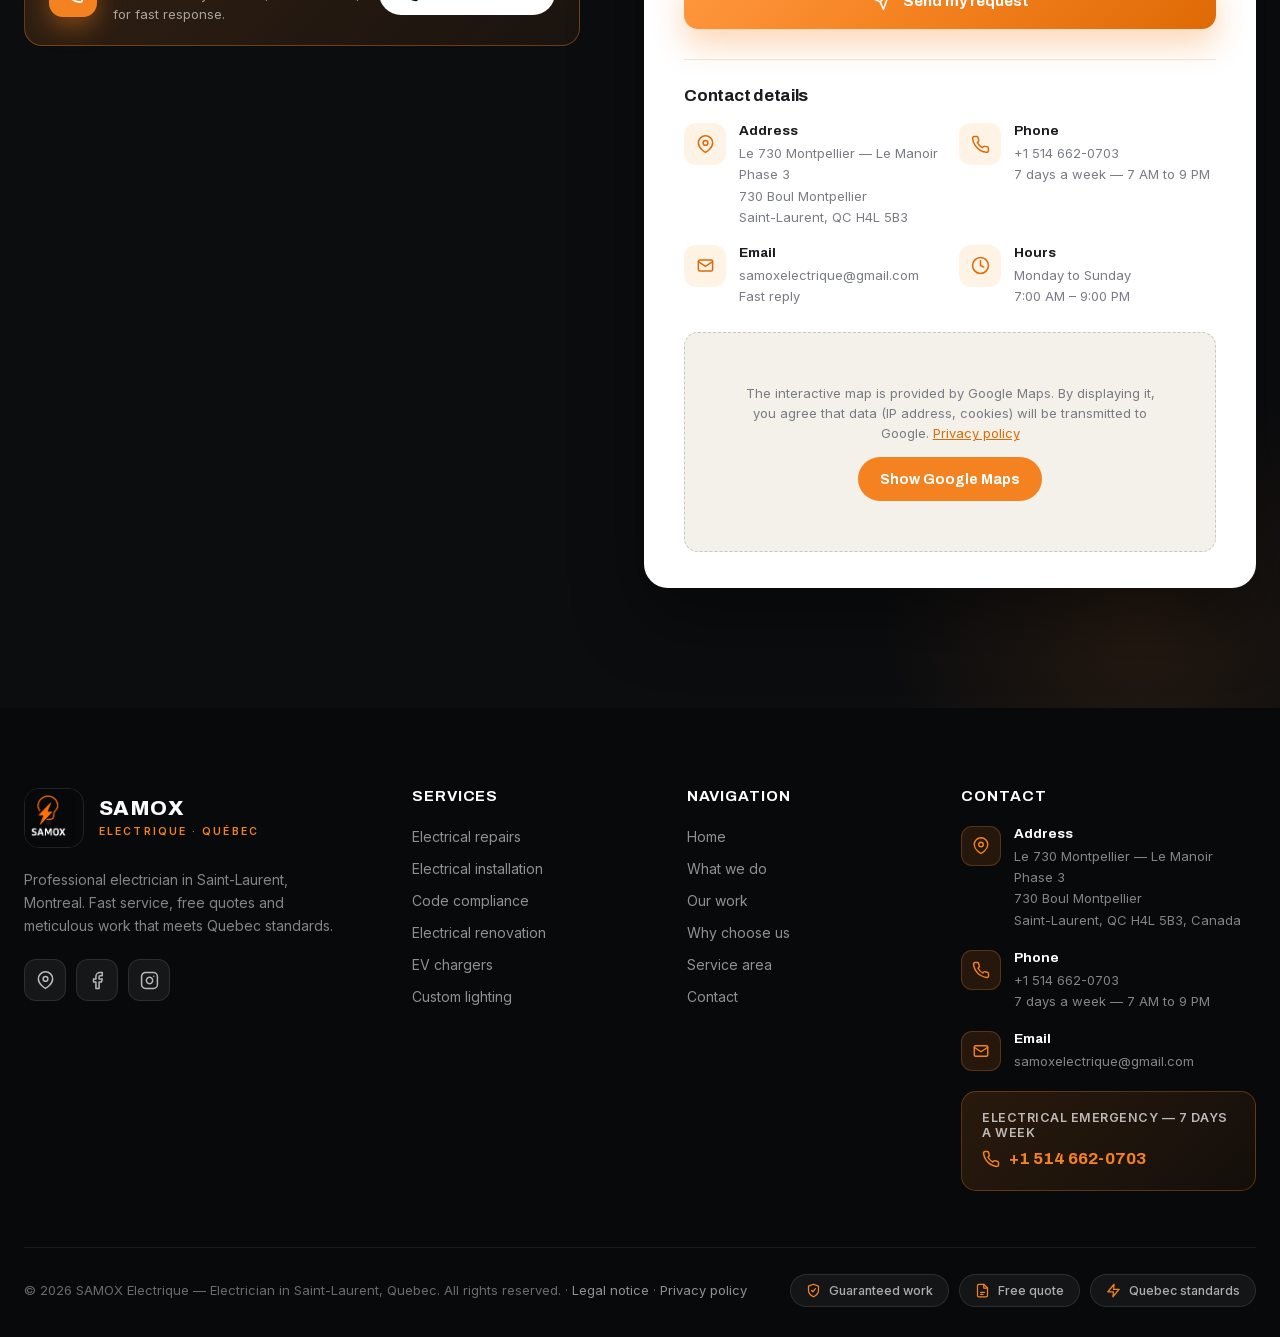
==== commit 4563d0f2: "SEO : hreflang et canonical absolus sur samox.vercel.app Co-Authored-By: Claude Fable 5 <noreply@ant" ====
--- a/en.html
+++ b/en.html
@@ -14,9 +14,10 @@
   <meta property="og:image" content="Logo.PNG" />
   <meta property="og:locale" content="en_CA" />
   <link rel="icon" type="image/png" href="logo-samox-320.png" />
-  <!-- hreflang: replace with absolute domain URLs at deployment -->
-  <link rel="alternate" hreflang="fr-CA" href="index.html" />
-  <link rel="alternate" hreflang="en-CA" href="en.html" />
+  <link rel="alternate" hreflang="fr-CA" href="https://samox.vercel.app/" />
+  <link rel="alternate" hreflang="en-CA" href="https://samox.vercel.app/en" />
+  <link rel="alternate" hreflang="x-default" href="https://samox.vercel.app/" />
+  <link rel="canonical" href="https://samox.vercel.app/en" />
 
   <!-- Self-hosted fonts: no request sent to Google (GDPR art. 6 / Quebec Law 25 compliance) -->
   <link href="fonts/fonts.css" rel="stylesheet" />
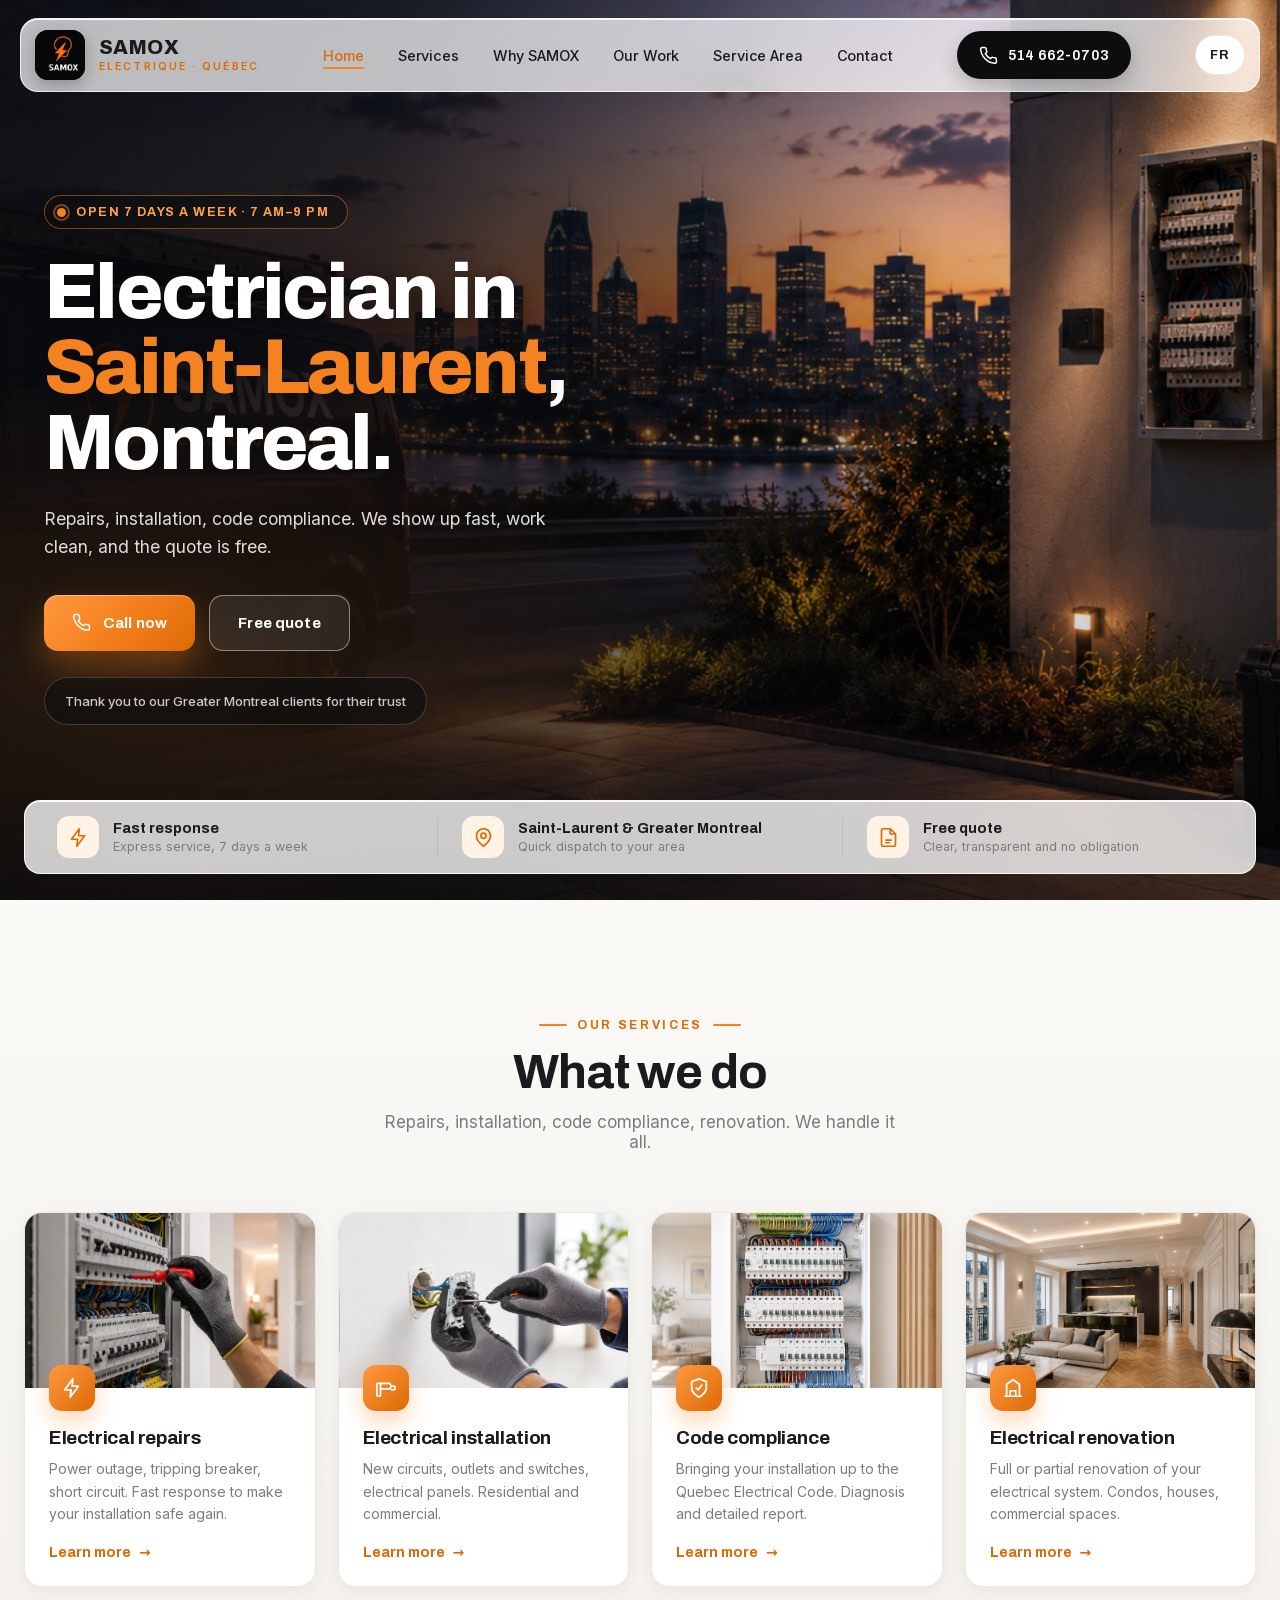
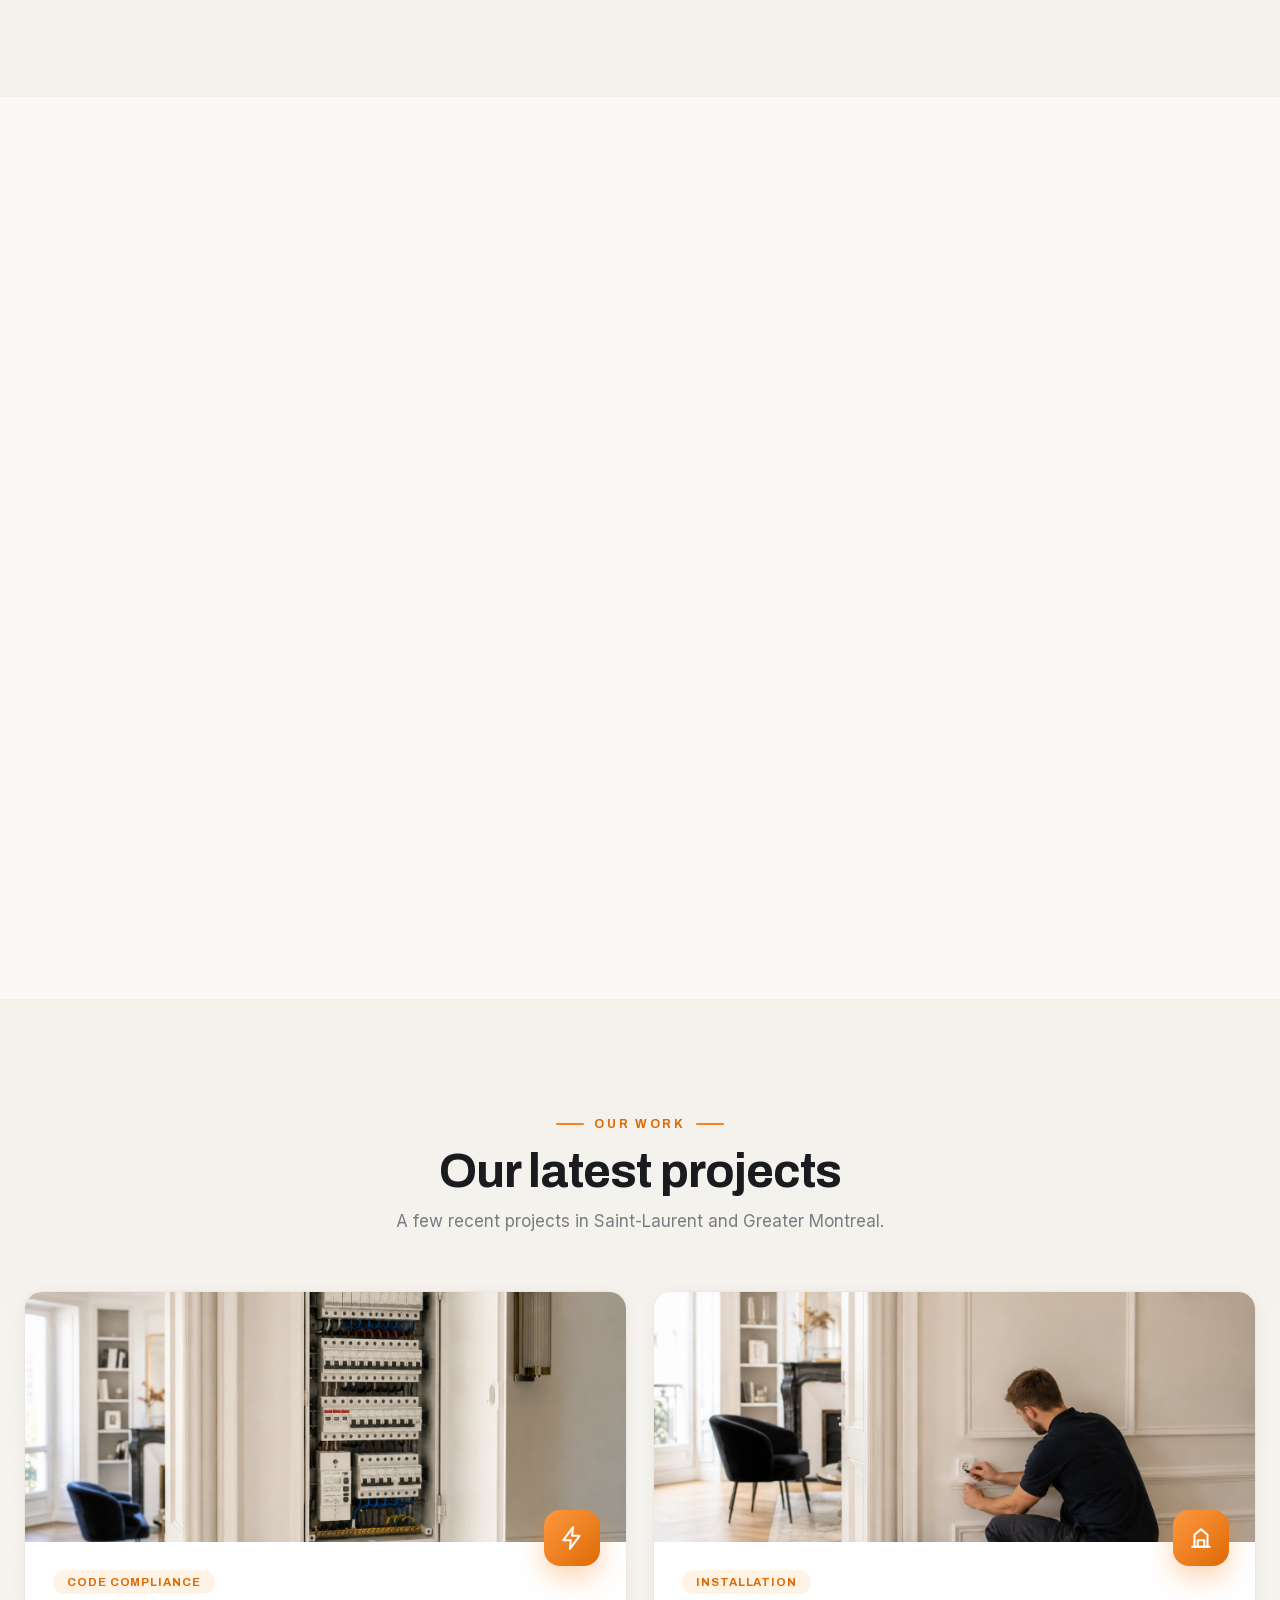
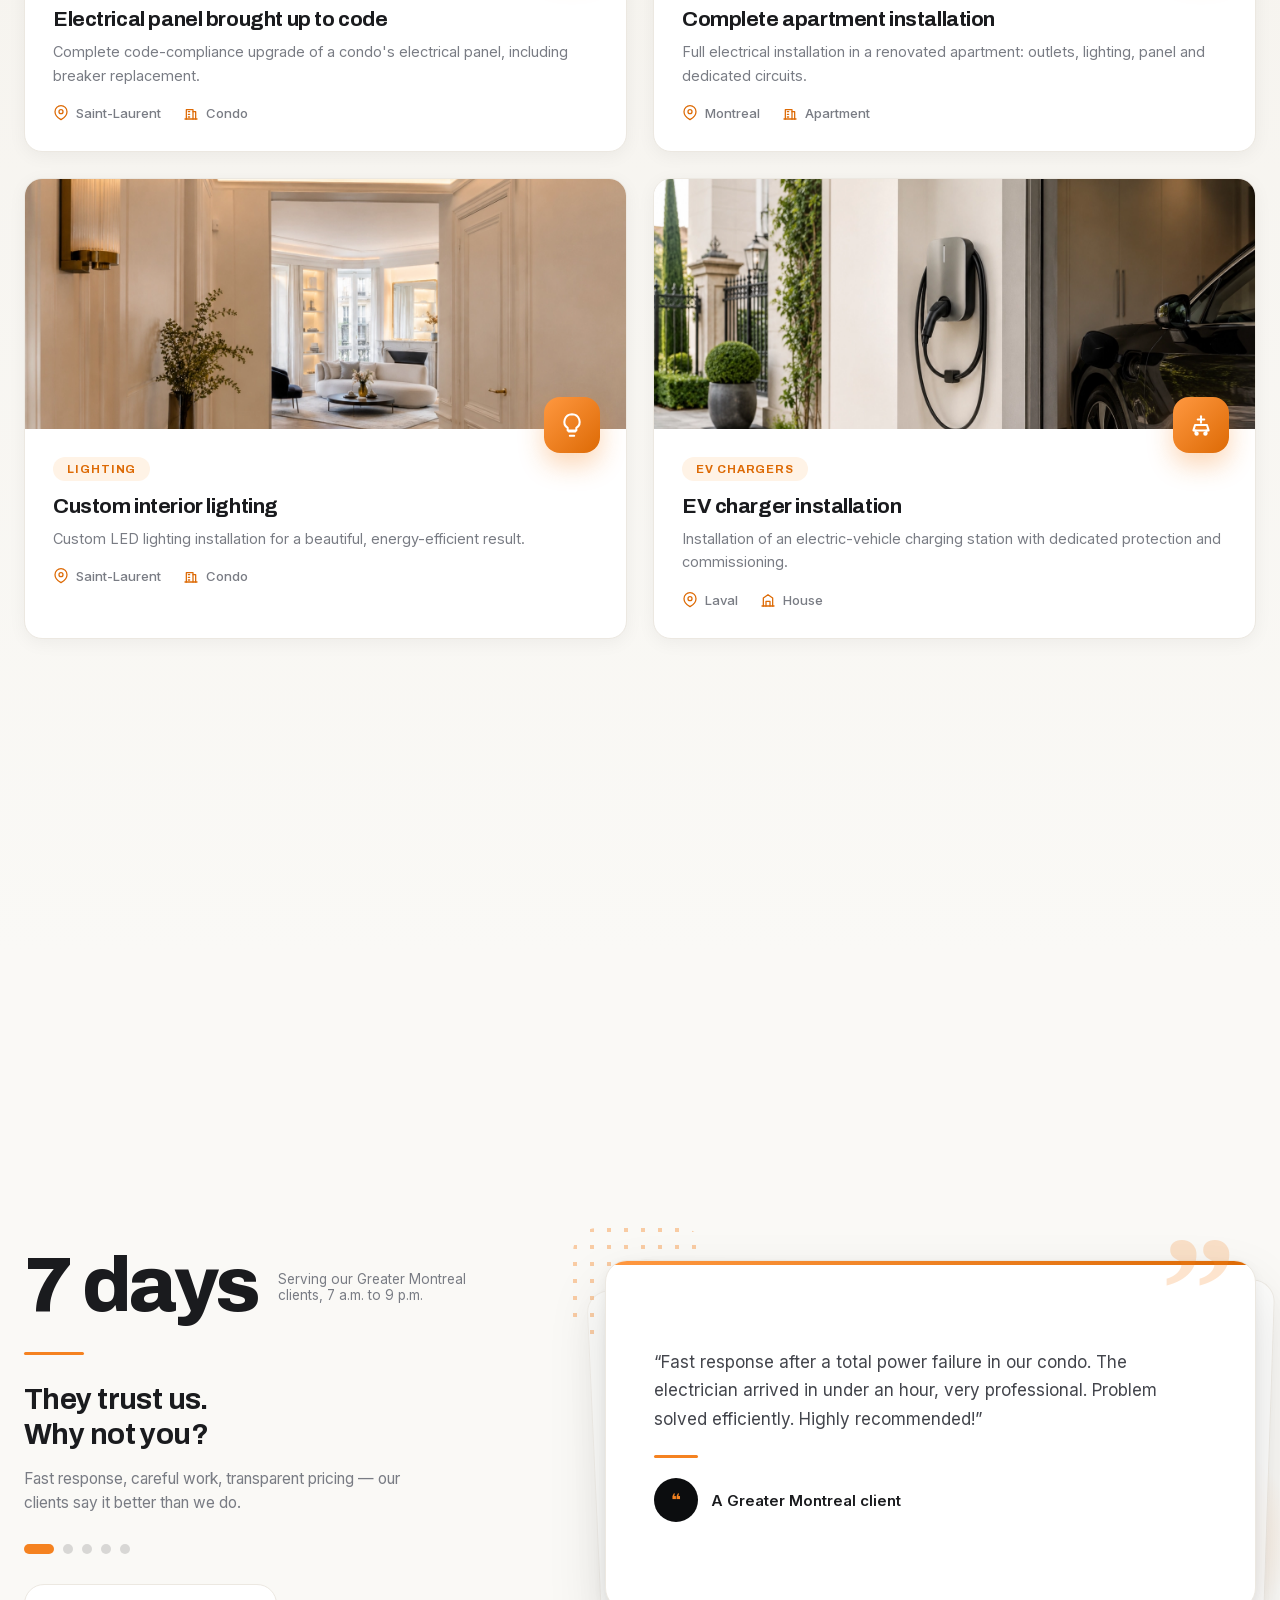
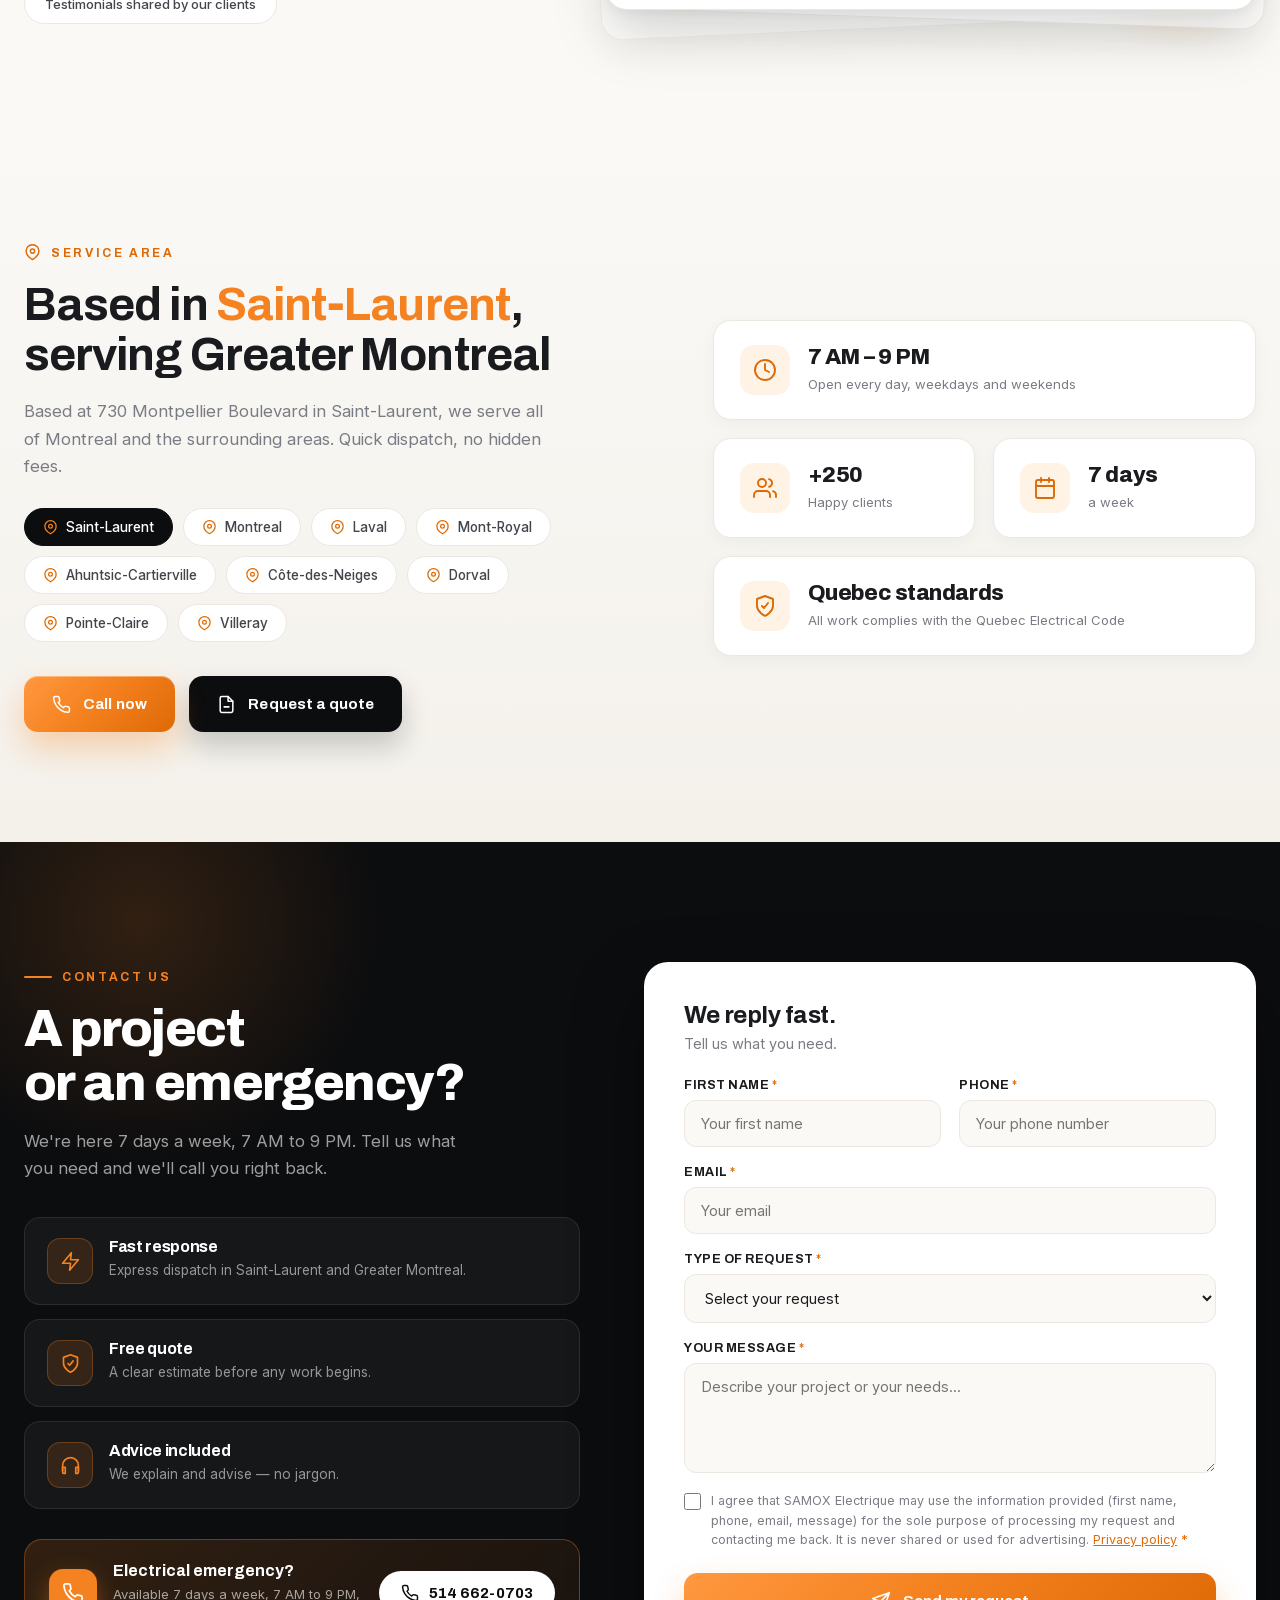
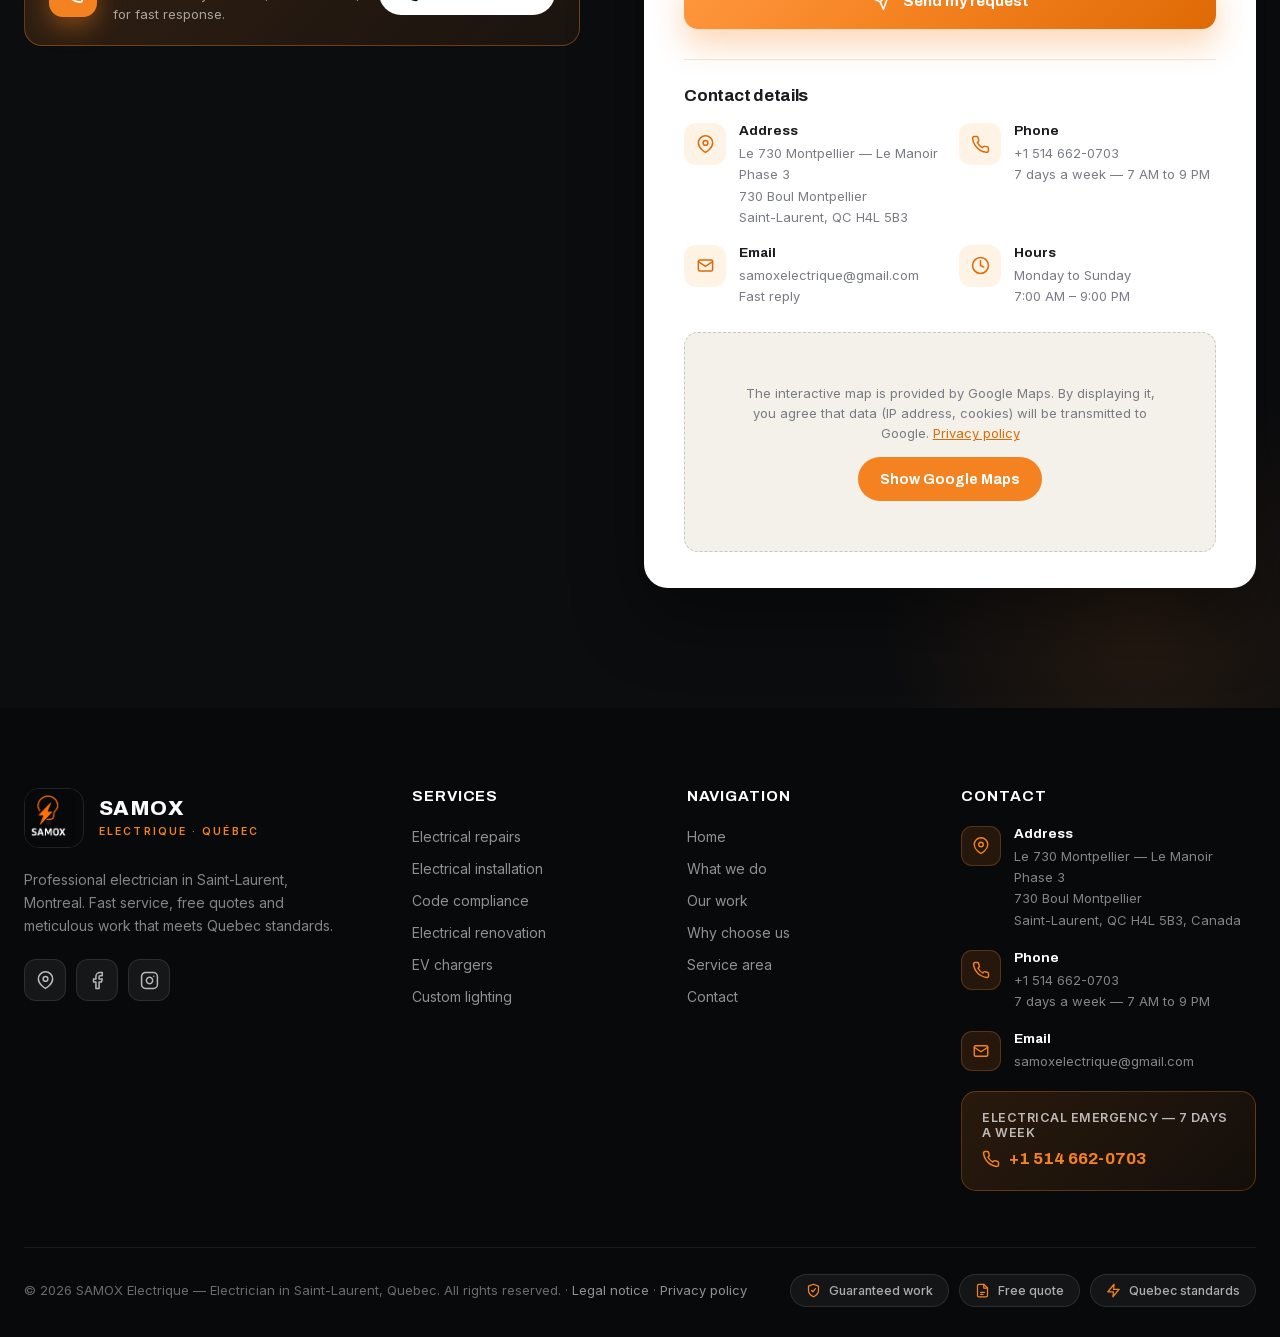
==== commit e06cb9fb: "Correctifs affichage Android (FR + EN) - text-size-adjust: 100% contre le font boosting de Chrome An" ====
--- a/en.html
+++ b/en.html
@@ -74,9 +74,20 @@
       --font-body: 'Inter', system-ui, -apple-system, sans-serif;
     }
 
-    * { box-sizing: border-box; margin: 0; padding: 0; }
-
-    html { scroll-behavior: smooth; }
+    * {
+      box-sizing: border-box;
+      margin: 0;
+      padding: 0;
+      -webkit-tap-highlight-color: transparent;
+    }
+
+    html {
+      scroll-behavior: smooth;
+      /* Empêche le "font boosting" de Chrome Android (textes gonflés) */
+      -webkit-text-size-adjust: 100%;
+      text-size-adjust: 100%;
+      overflow-x: clip;
+    }
 
     body {
       font-family: var(--font-body);
@@ -276,8 +287,9 @@
     .site-header {
       position: fixed;
       top: 18px;
-      left: 50%;
-      transform: translateX(-50%);
+      left: 0;
+      right: 0;
+      margin-inline: auto;
       width: min(1240px, calc(100% - 40px));
       z-index: 60;
       height: 74px;
@@ -533,6 +545,7 @@
     .hero {
       position: relative;
       width: 100%;
+      min-height: 100vh;
       min-height: 100dvh;
       overflow: hidden;
       background: var(--sx-bg);
@@ -738,8 +751,9 @@
     /* ── Barre de confiance ── */
     .hero-trust-bar {
       position: absolute;
-      left: 50%;
-      transform: translateX(-50%);
+      left: 0;
+      right: 0;
+      margin-inline: auto;
       bottom: 26px;
       z-index: 4;
       width: min(1240px, calc(100% - 48px));
@@ -2288,7 +2302,6 @@
       .hero { padding-top: 120px; padding-bottom: 80px; }
       .hero-trust-bar {
         position: static;
-        transform: none;
         width: 100%;
         margin-top: 48px;
         grid-template-columns: 1fr;
@@ -2333,6 +2346,11 @@
       .contact-card { padding: 30px 24px; }
       .form-row { grid-template-columns: 1fr; }
       .coords-grid { grid-template-columns: 1fr; }
+
+      /* 16px minimum : évite le zoom automatique du navigateur au focus des champs */
+      .contact-form input,
+      .contact-form select,
+      .contact-form textarea { font-size: 16px; }
 
       .footer-main { grid-template-columns: 1fr; gap: 40px; }
       .footer-bottom { flex-direction: column; align-items: flex-start; }
@@ -3685,6 +3703,8 @@
     ═══════════════════════════════════════════════ */
     (function () {
       if (window.matchMedia('(prefers-reduced-motion: reduce)').matches) return;
+      /* Parallaxe désactivée sur écrans tactiles : évite les saccades au scroll sur Android */
+      if (window.matchMedia('(pointer: coarse)').matches) return;
       var heroBg = document.querySelector('.hero-bg');
       if (!heroBg) return;
       var ticking = false;
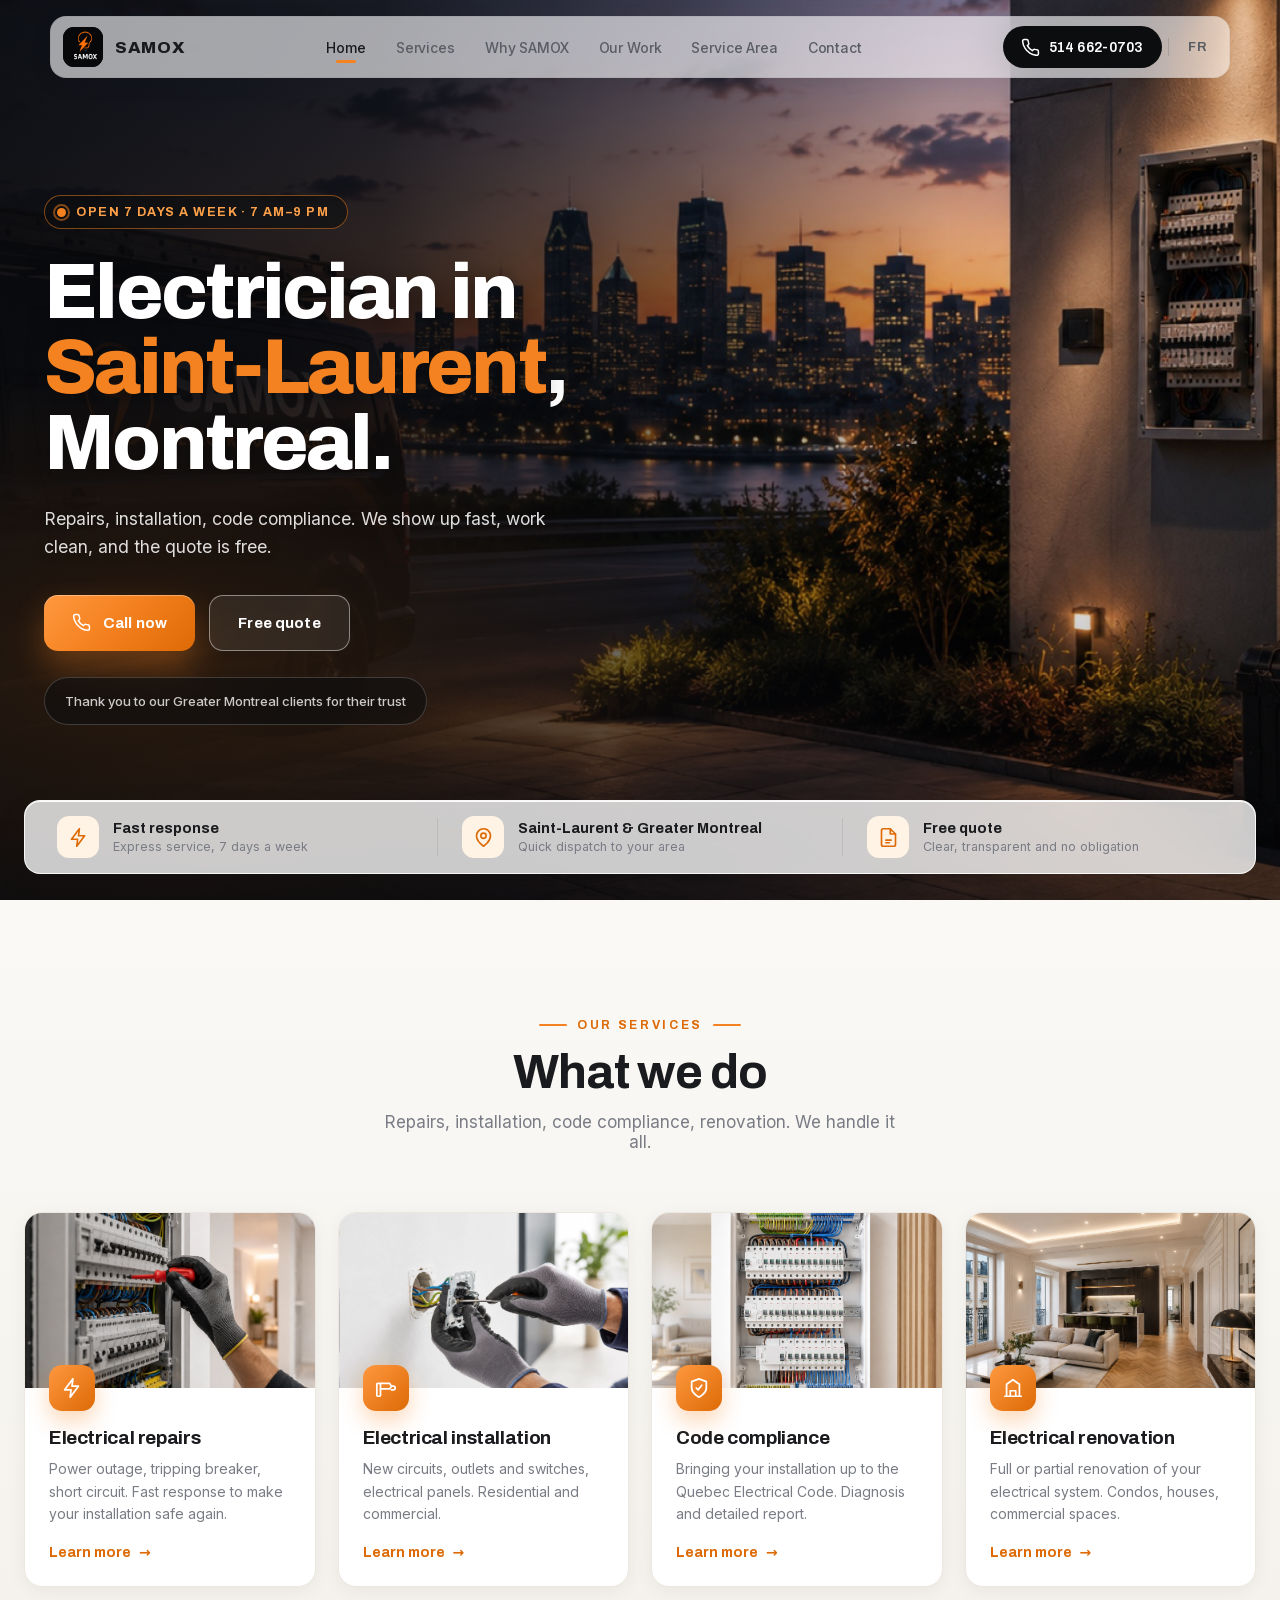
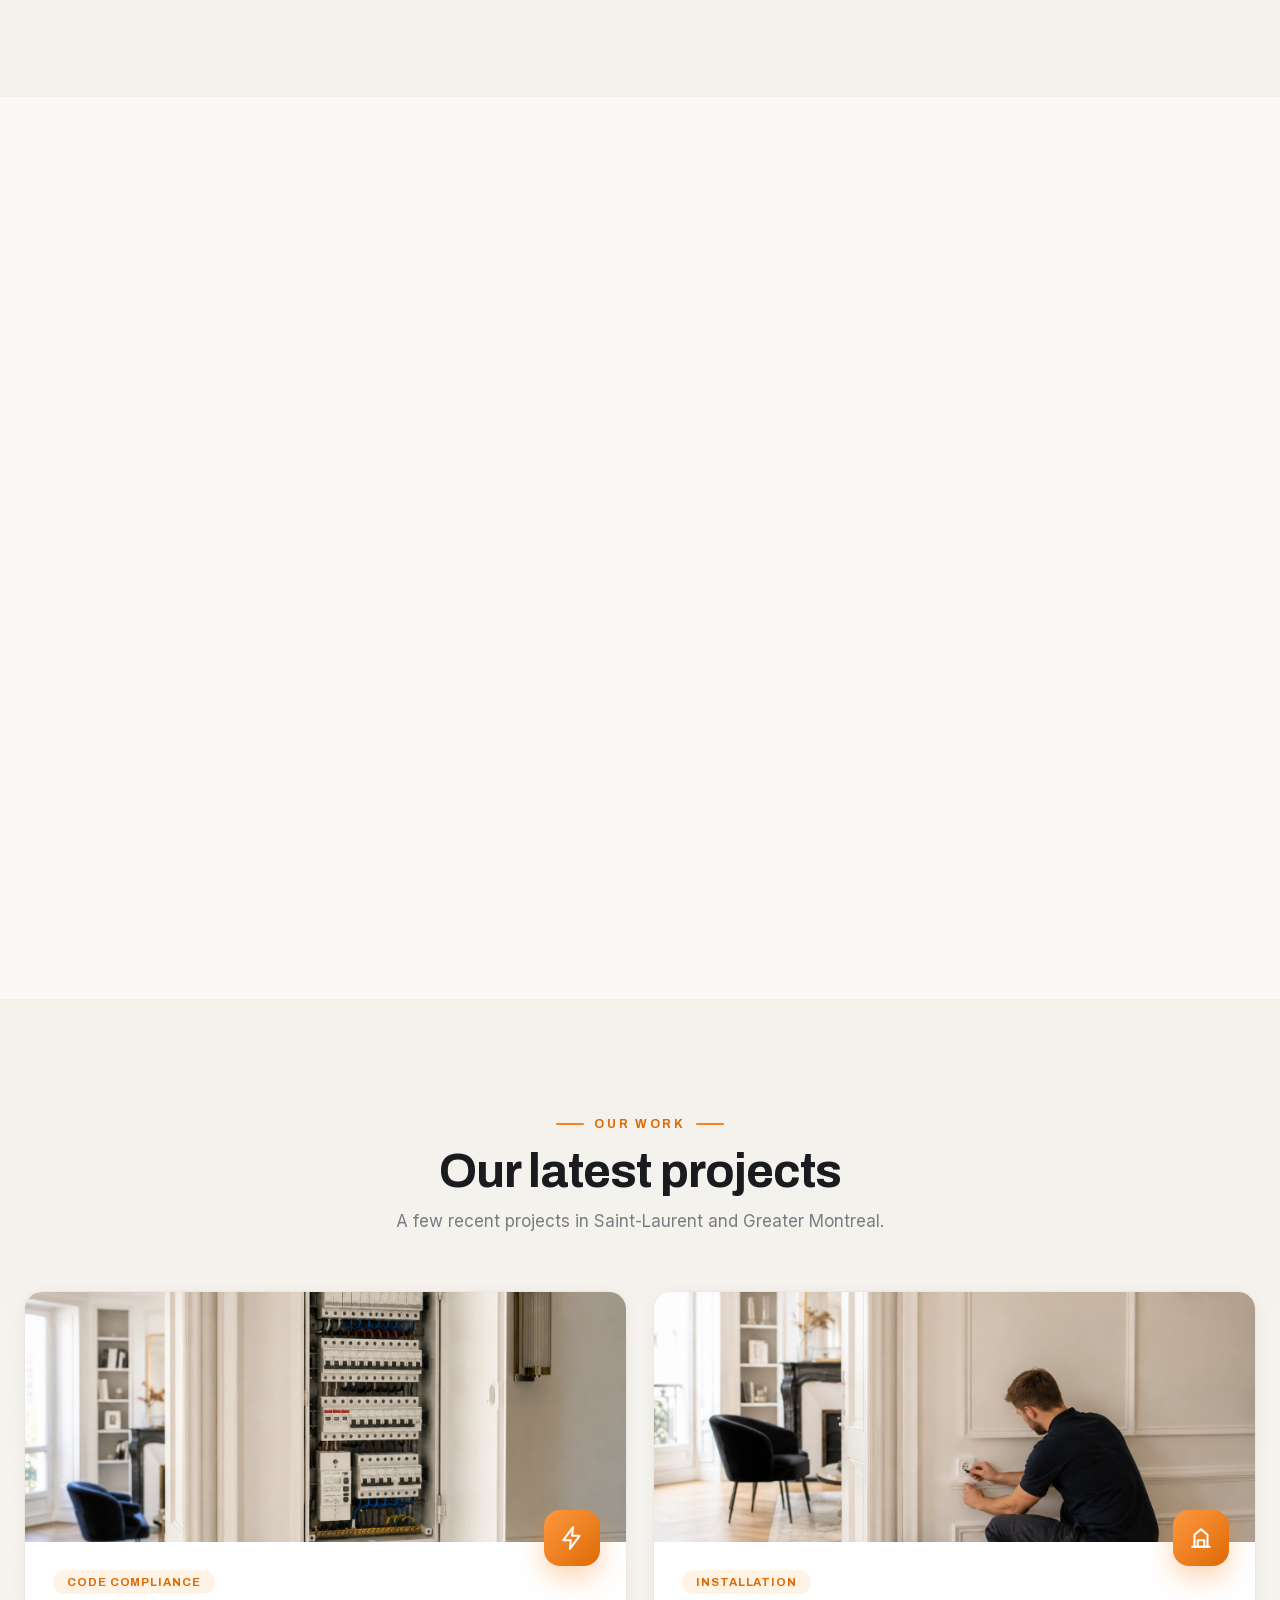
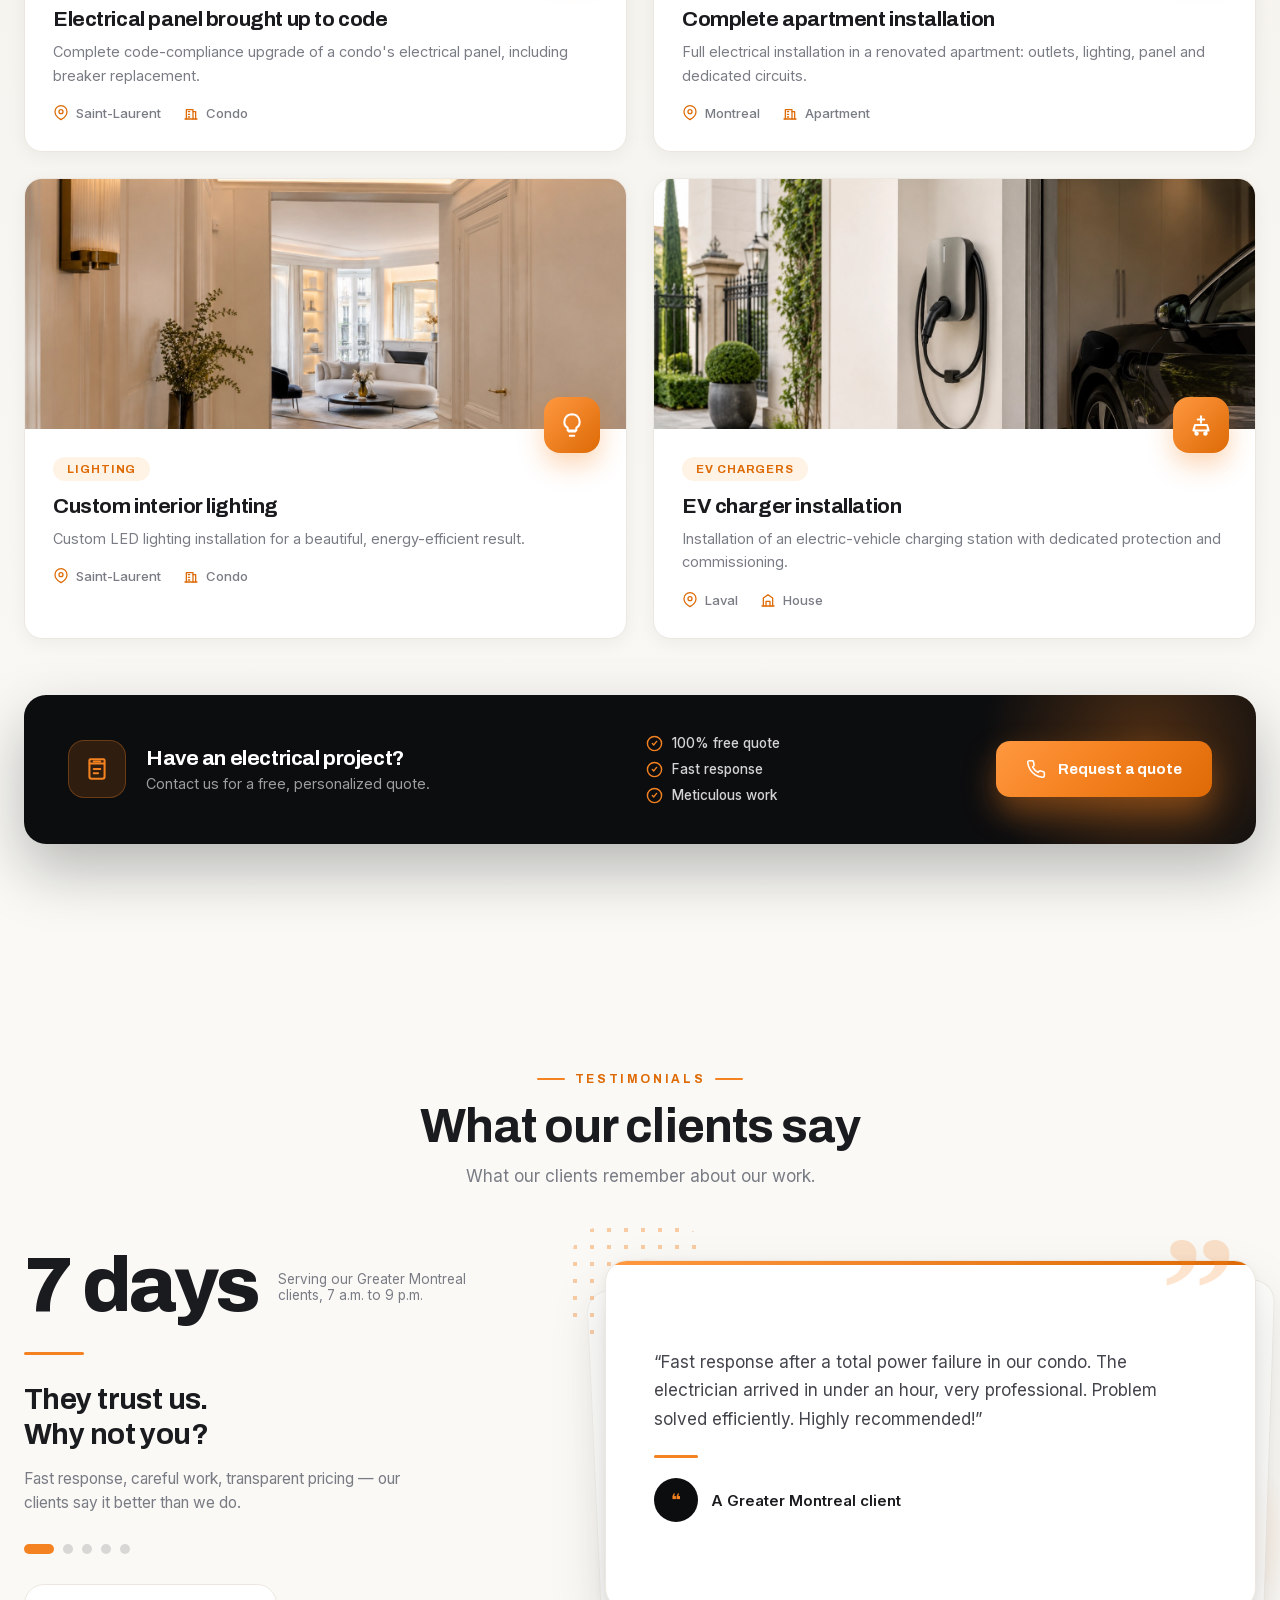
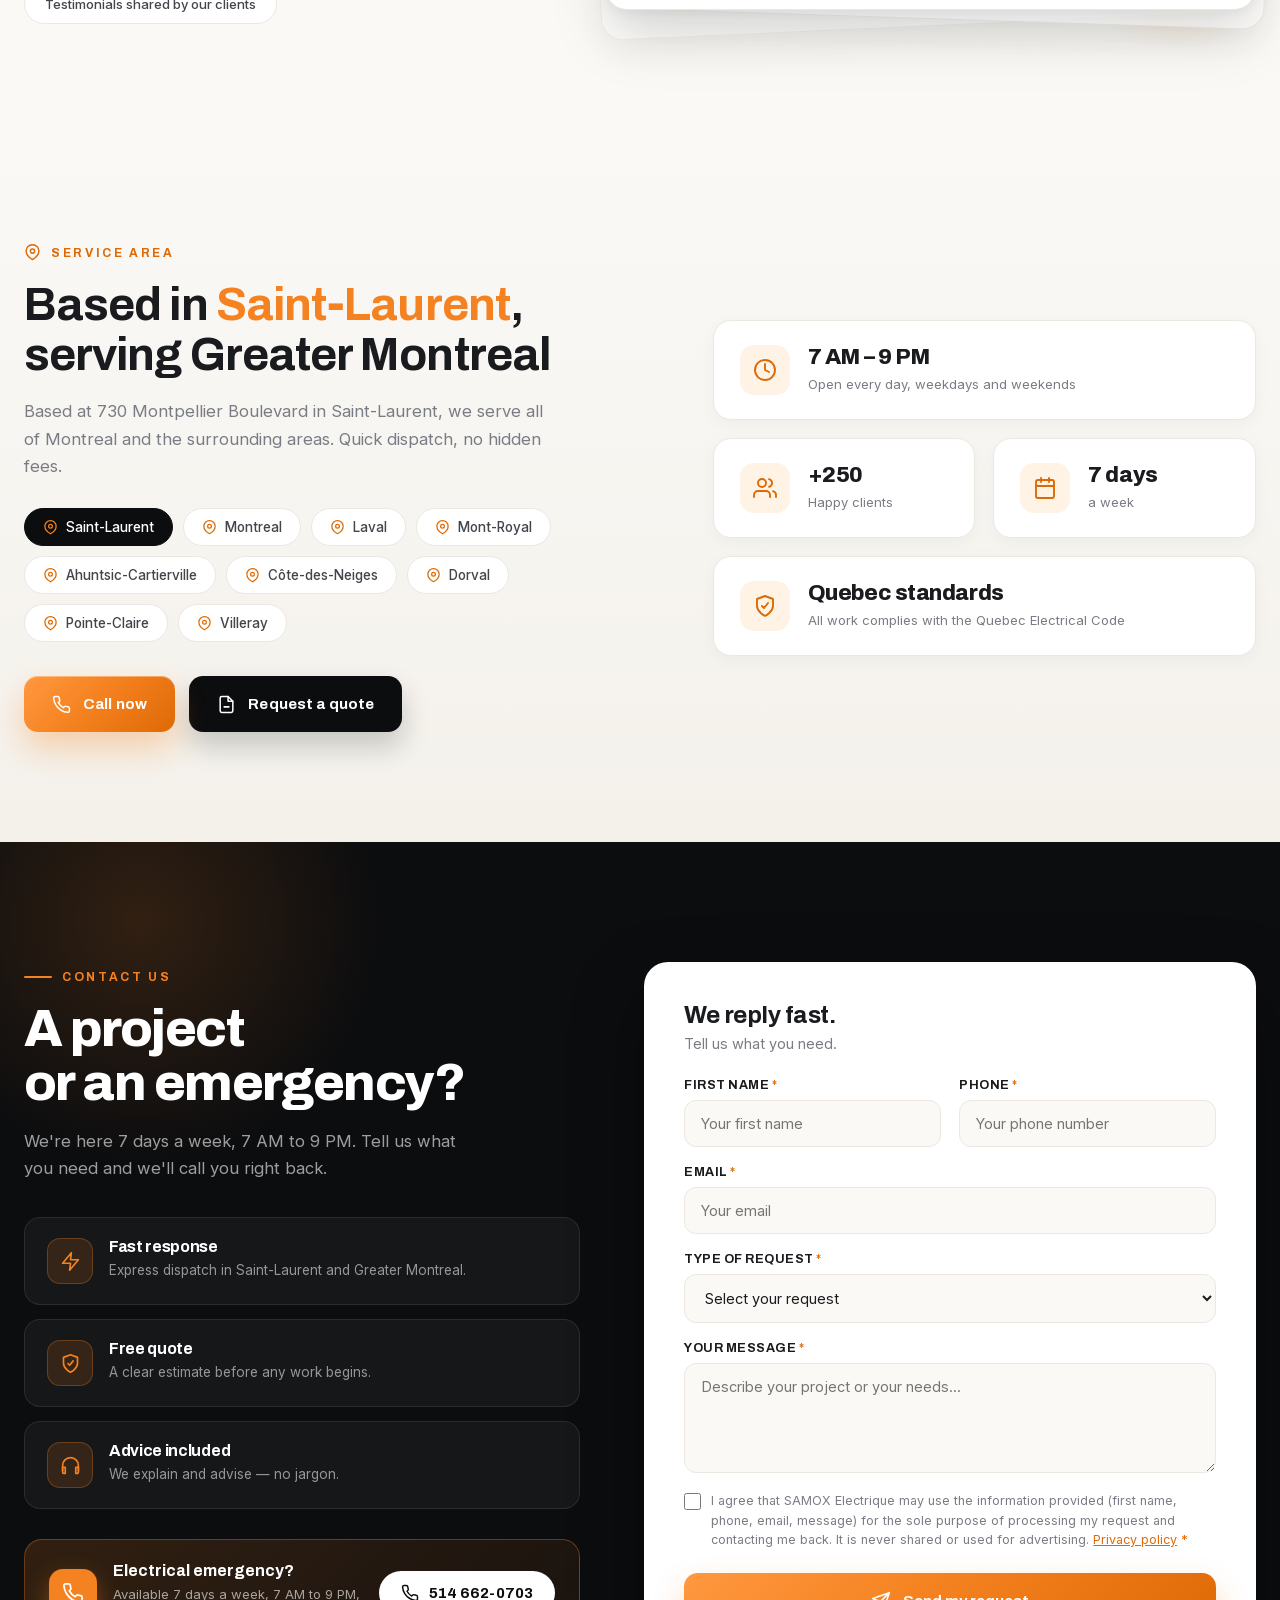
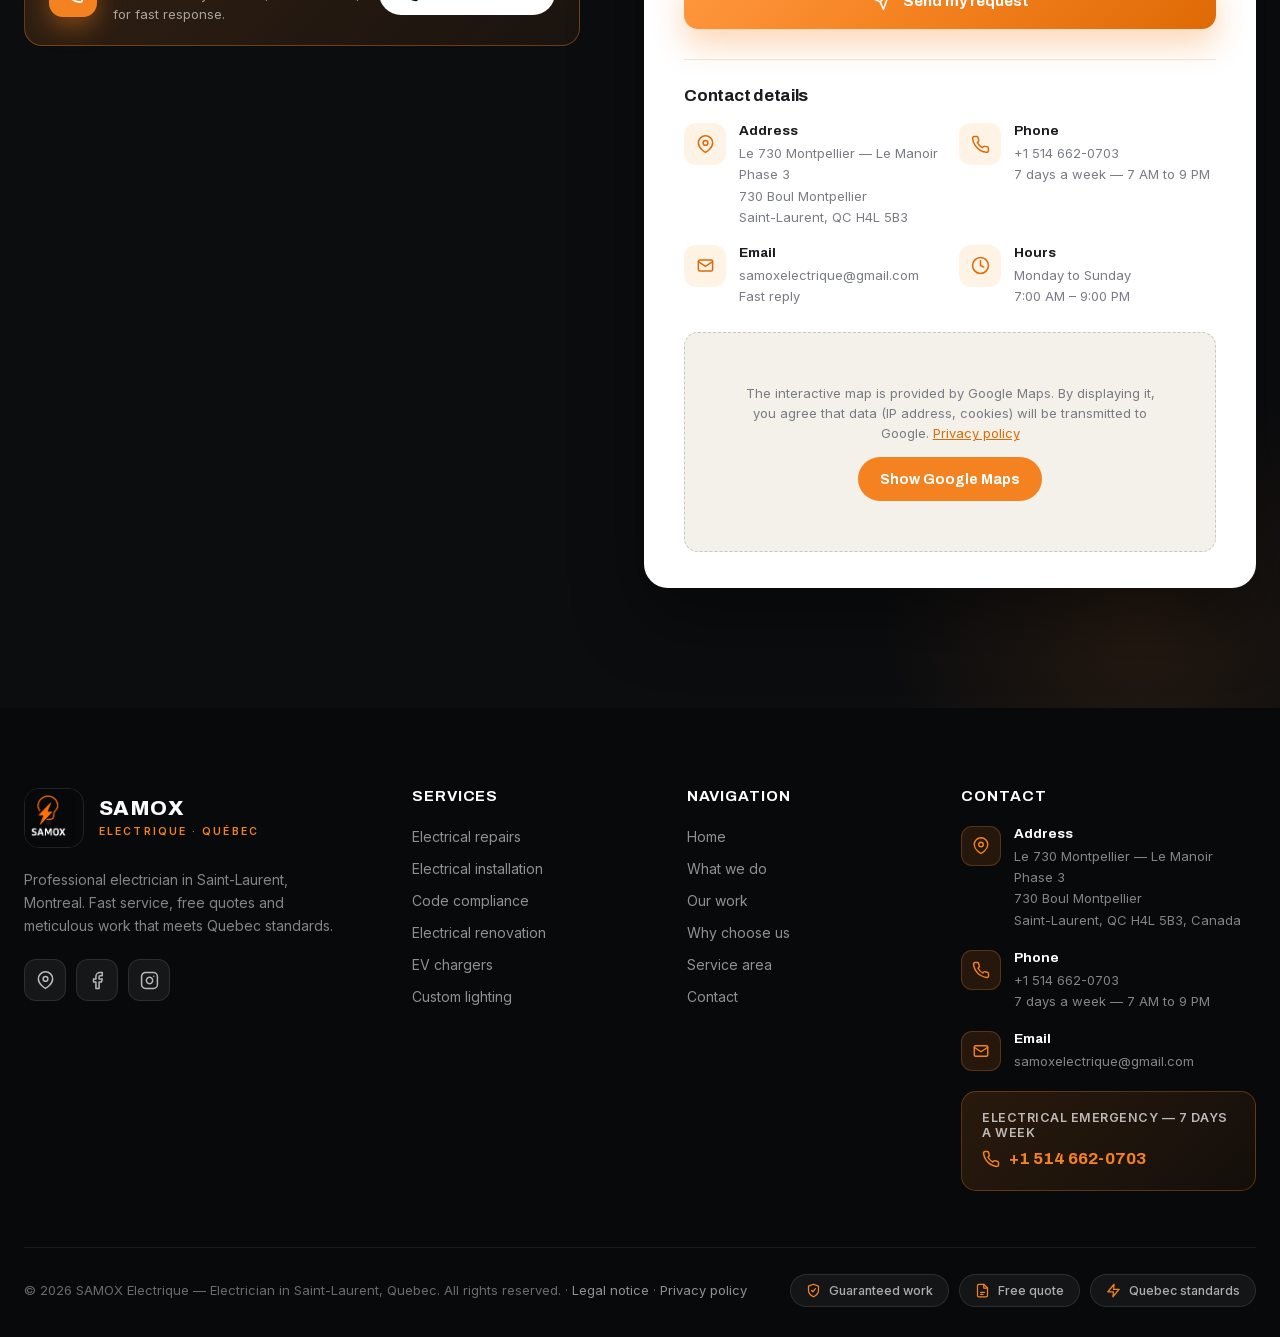
==== commit 72019d4d: "Navbar épurée (FR + EN) Pilule plus fine (62px desktop, 58px mobile), fond verre plus léger. Marque " ====
--- a/en.html
+++ b/en.html
@@ -286,50 +286,49 @@
     ═══════════════════════════════════════════════════ */
     .site-header {
       position: fixed;
-      top: 18px;
+      top: 16px;
       left: 0;
       right: 0;
       margin-inline: auto;
-      width: min(1240px, calc(100% - 40px));
+      width: min(1180px, calc(100% - 40px));
       z-index: 60;
-      height: 74px;
-      padding: 0 14px 0 14px;
+      height: 62px;
+      padding: 0 10px 0 12px;
       display: flex;
       align-items: center;
       justify-content: space-between;
-      gap: 20px;
-      border-radius: 18px;
-      border: 1px solid rgba(255, 255, 255, 0.8);
-      background: rgba(255, 255, 255, 0.72);
-      box-shadow: 0 10px 34px rgba(12, 13, 15, 0.08), inset 0 1px 0 rgba(255, 255, 255, 0.95);
-      backdrop-filter: blur(22px) saturate(1.4);
-      -webkit-backdrop-filter: blur(22px) saturate(1.4);
+      gap: 18px;
+      border-radius: 16px;
+      border: 1px solid rgba(12, 13, 15, 0.05);
+      background: rgba(255, 255, 255, 0.62);
+      box-shadow: 0 6px 24px rgba(12, 13, 15, 0.06);
+      backdrop-filter: blur(24px) saturate(1.5);
+      -webkit-backdrop-filter: blur(24px) saturate(1.5);
       transition: box-shadow 0.3s, background 0.3s;
     }
 
     .site-header.scrolled {
-      background: rgba(255, 255, 255, 0.92);
-      box-shadow: 0 14px 40px rgba(12, 13, 15, 0.12);
+      background: rgba(255, 255, 255, 0.88);
+      box-shadow: 0 10px 30px rgba(12, 13, 15, 0.09);
     }
 
     .brand {
       display: flex;
       align-items: center;
-      gap: 14px;
+      gap: 12px;
       text-decoration: none;
       flex-shrink: 0;
     }
 
     .brand-logo {
-      width: 50px;
-      height: 50px;
-      border-radius: 13px;
+      width: 40px;
+      height: 40px;
+      border-radius: 11px;
       background: var(--sx-black);
       overflow: hidden;
       display: flex;
       align-items: center;
       justify-content: center;
-      box-shadow: 0 6px 16px rgba(12, 13, 15, 0.24);
     }
 
     .brand-logo img {
@@ -339,37 +338,28 @@
       object-position: center 38%;
     }
 
-    .brand-copy { display: flex; flex-direction: column; gap: 5px; }
+    .brand-copy { display: flex; flex-direction: column; }
 
     .brand-copy strong {
       font-family: var(--font-display);
       color: var(--sx-ink);
-      font-size: 20px;
+      font-size: 17px;
       line-height: 1;
       font-weight: 800;
-      letter-spacing: 0.02em;
-    }
-
-    .brand-copy small {
-      color: var(--sx-orange-deep);
-      font-size: 10.5px;
-      line-height: 1;
-      font-weight: 600;
-      letter-spacing: 0.2em;
-      text-transform: uppercase;
+      letter-spacing: 0.04em;
     }
 
     .main-nav {
       display: flex;
       align-items: center;
-      gap: 34px;
+      gap: 30px;
     }
 
     .main-nav a {
       position: relative;
-      color: var(--sx-ink);
+      color: #5A5D64;
       text-decoration: none;
-      font-size: 14.5px;
+      font-size: 14px;
       font-weight: 500;
       letter-spacing: -0.01em;
       transition: color 0.22s;
@@ -378,36 +368,43 @@
     .main-nav a::after {
       content: "";
       position: absolute;
-      left: 0;
-      bottom: -5px;
+      left: 50%;
+      transform: translateX(-50%);
+      bottom: -7px;
       width: 0;
-      height: 2px;
-      border-radius: 2px;
+      height: 3px;
+      border-radius: 3px;
       background: var(--sx-orange);
       transition: width 0.28s ease;
     }
 
     .main-nav a:hover,
-    .main-nav a.active { color: var(--sx-orange-deep); }
-
-    .main-nav a:hover::after,
-    .main-nav a.active::after { width: 100%; }
+    .main-nav a.active { color: var(--sx-ink); }
+
+    .main-nav a:hover::after { width: 12px; }
+    .main-nav a.active::after { width: 20px; }
+
+    .header-right {
+      display: flex;
+      align-items: center;
+      gap: 6px;
+      flex-shrink: 0;
+    }
 
     .header-phone-btn {
-      height: 48px;
-      padding: 0 22px;
+      height: 42px;
+      padding: 0 18px;
       display: inline-flex;
       align-items: center;
-      gap: 10px;
+      gap: 9px;
       border-radius: 999px;
       background: var(--sx-black);
       color: #fff;
       text-decoration: none;
       font-family: var(--font-display);
-      font-size: 14.5px;
+      font-size: 14px;
       font-weight: 600;
       letter-spacing: 0.01em;
-      box-shadow: 0 8px 20px rgba(12, 13, 15, 0.22);
       transition: background 0.25s, transform 0.25s, box-shadow 0.25s;
       flex-shrink: 0;
     }
@@ -415,33 +412,39 @@
     .header-phone-btn:hover {
       background: var(--sx-orange);
       transform: translateY(-1px);
-      box-shadow: 0 12px 26px var(--sx-orange-glow);
+      box-shadow: 0 10px 22px var(--sx-orange-glow);
     }
 
     .lang-switch {
+      position: relative;
       display: inline-flex;
       align-items: center;
       justify-content: center;
-      height: 40px;
-      padding: 0 14px;
-      border-radius: 999px;
-      border: 1.5px solid var(--sx-border);
-      background: #fff;
-      color: var(--sx-ink);
+      height: 42px;
+      padding: 0 12px;
+      margin-left: 8px;
+      color: #5A5D64;
       text-decoration: none;
       font-family: var(--font-display);
-      font-size: 13px;
+      font-size: 12.5px;
       font-weight: 700;
-      letter-spacing: 0.06em;
+      letter-spacing: 0.1em;
       flex-shrink: 0;
-      transition: border-color 0.25s, color 0.25s, transform 0.25s;
-    }
-
-    .lang-switch:hover {
-      border-color: var(--sx-orange);
-      color: var(--sx-orange-deep);
-      transform: translateY(-1px);
-    }
+      transition: color 0.25s;
+    }
+
+    .lang-switch::before {
+      content: "";
+      position: absolute;
+      left: -8px;
+      top: 50%;
+      transform: translateY(-50%);
+      width: 1px;
+      height: 18px;
+      background: rgba(12, 13, 15, 0.12);
+    }
+
+    .lang-switch:hover { color: var(--sx-orange-deep); }
 
     .mobile-menu .mobile-menu-lang {
       font-size: 16px;
@@ -464,11 +467,12 @@
     /* ── Burger mobile ── */
     .burger {
       display: none;
-      width: 46px;
-      height: 46px;
-      border: 1px solid var(--sx-border);
-      border-radius: 12px;
-      background: #fff;
+      width: 42px;
+      height: 42px;
+      margin-left: 6px;
+      border: none;
+      border-radius: 11px;
+      background: transparent;
       cursor: pointer;
       align-items: center;
       justify-content: center;
@@ -2282,7 +2286,7 @@
       .main-nav { display: none; }
       .burger { display: flex; }
       .header-phone-btn span { display: none; }
-      .header-phone-btn { padding: 0 15px; }
+      .header-phone-btn { width: 42px; padding: 0; justify-content: center; }
 
       .services-grid { grid-template-columns: repeat(2, 1fr); }
       .why-grid { grid-template-columns: 1fr; gap: 70px; }
@@ -2295,9 +2299,11 @@
     }
 
     @media (max-width: 720px) {
-      .site-header { top: 12px; width: calc(100% - 24px); height: 66px; padding: 0 10px; }
-      .brand-copy small { display: none; }
-      .brand-logo { width: 44px; height: 44px; }
+      .site-header { top: 12px; width: calc(100% - 24px); height: 58px; padding: 0 8px 0 10px; }
+      .brand-logo { width: 36px; height: 36px; border-radius: 10px; }
+      .brand-copy strong { font-size: 16px; }
+      .header-phone-btn { height: 40px; }
+      .lang-switch { padding: 0 10px; }
 
       .hero { padding-top: 120px; padding-bottom: 80px; }
       .hero-trust-bar {
@@ -2387,7 +2393,6 @@
       </span>
       <span class="brand-copy">
         <strong>SAMOX</strong>
-        <small>Electrique · Québec</small>
       </span>
     </a>
 
@@ -2400,19 +2405,21 @@
       <a href="#contact">Contact</a>
     </nav>
 
-    <a href="tel:+15146620703" class="header-phone-btn">
-      <svg viewBox="0 0 24 24" aria-hidden="true">
-        <path
-          d="M22 16.92v3a2 2 0 0 1-2.18 2A19.86 19.86 0 0 1 11.19 19 19.5 19.5 0 0 1 5 12.81 19.86 19.86 0 0 1 2.08 4.18 2 2 0 0 1 4.06 2h3a2 2 0 0 1 2 1.72c.12.9.33 1.77.62 2.6a2 2 0 0 1-.45 2.11L8 9.65a16 16 0 0 0 6.35 6.35l1.22-1.22a2 2 0 0 1 2.11-.45c.83.29 1.7.5 2.6.62A2 2 0 0 1 22 16.92Z" />
-      </svg>
-      <span>514&nbsp;662-0703</span>
-    </a>
-
-    <a href="index.html" class="lang-switch" lang="fr" hreflang="fr" aria-label="Version française">FR</a>
-
-    <button class="burger" id="burgerBtn" aria-label="Open menu" aria-expanded="false">
-      <span></span><span></span><span></span>
-    </button>
+    <div class="header-right">
+      <a href="tel:+15146620703" class="header-phone-btn">
+        <svg viewBox="0 0 24 24" aria-hidden="true">
+          <path
+            d="M22 16.92v3a2 2 0 0 1-2.18 2A19.86 19.86 0 0 1 11.19 19 19.5 19.5 0 0 1 5 12.81 19.86 19.86 0 0 1 2.08 4.18 2 2 0 0 1 4.06 2h3a2 2 0 0 1 2 1.72c.12.9.33 1.77.62 2.6a2 2 0 0 1-.45 2.11L8 9.65a16 16 0 0 0 6.35 6.35l1.22-1.22a2 2 0 0 1 2.11-.45c.83.29 1.7.5 2.6.62A2 2 0 0 1 22 16.92Z" />
+        </svg>
+        <span>514&nbsp;662-0703</span>
+      </a>
+
+      <a href="index.html" class="lang-switch" lang="fr" hreflang="fr" aria-label="Version française">FR</a>
+
+      <button class="burger" id="burgerBtn" aria-label="Open menu" aria-expanded="false">
+        <span></span><span></span><span></span>
+      </button>
+    </div>
   </header>
 
   <!-- Menu mobile -->
